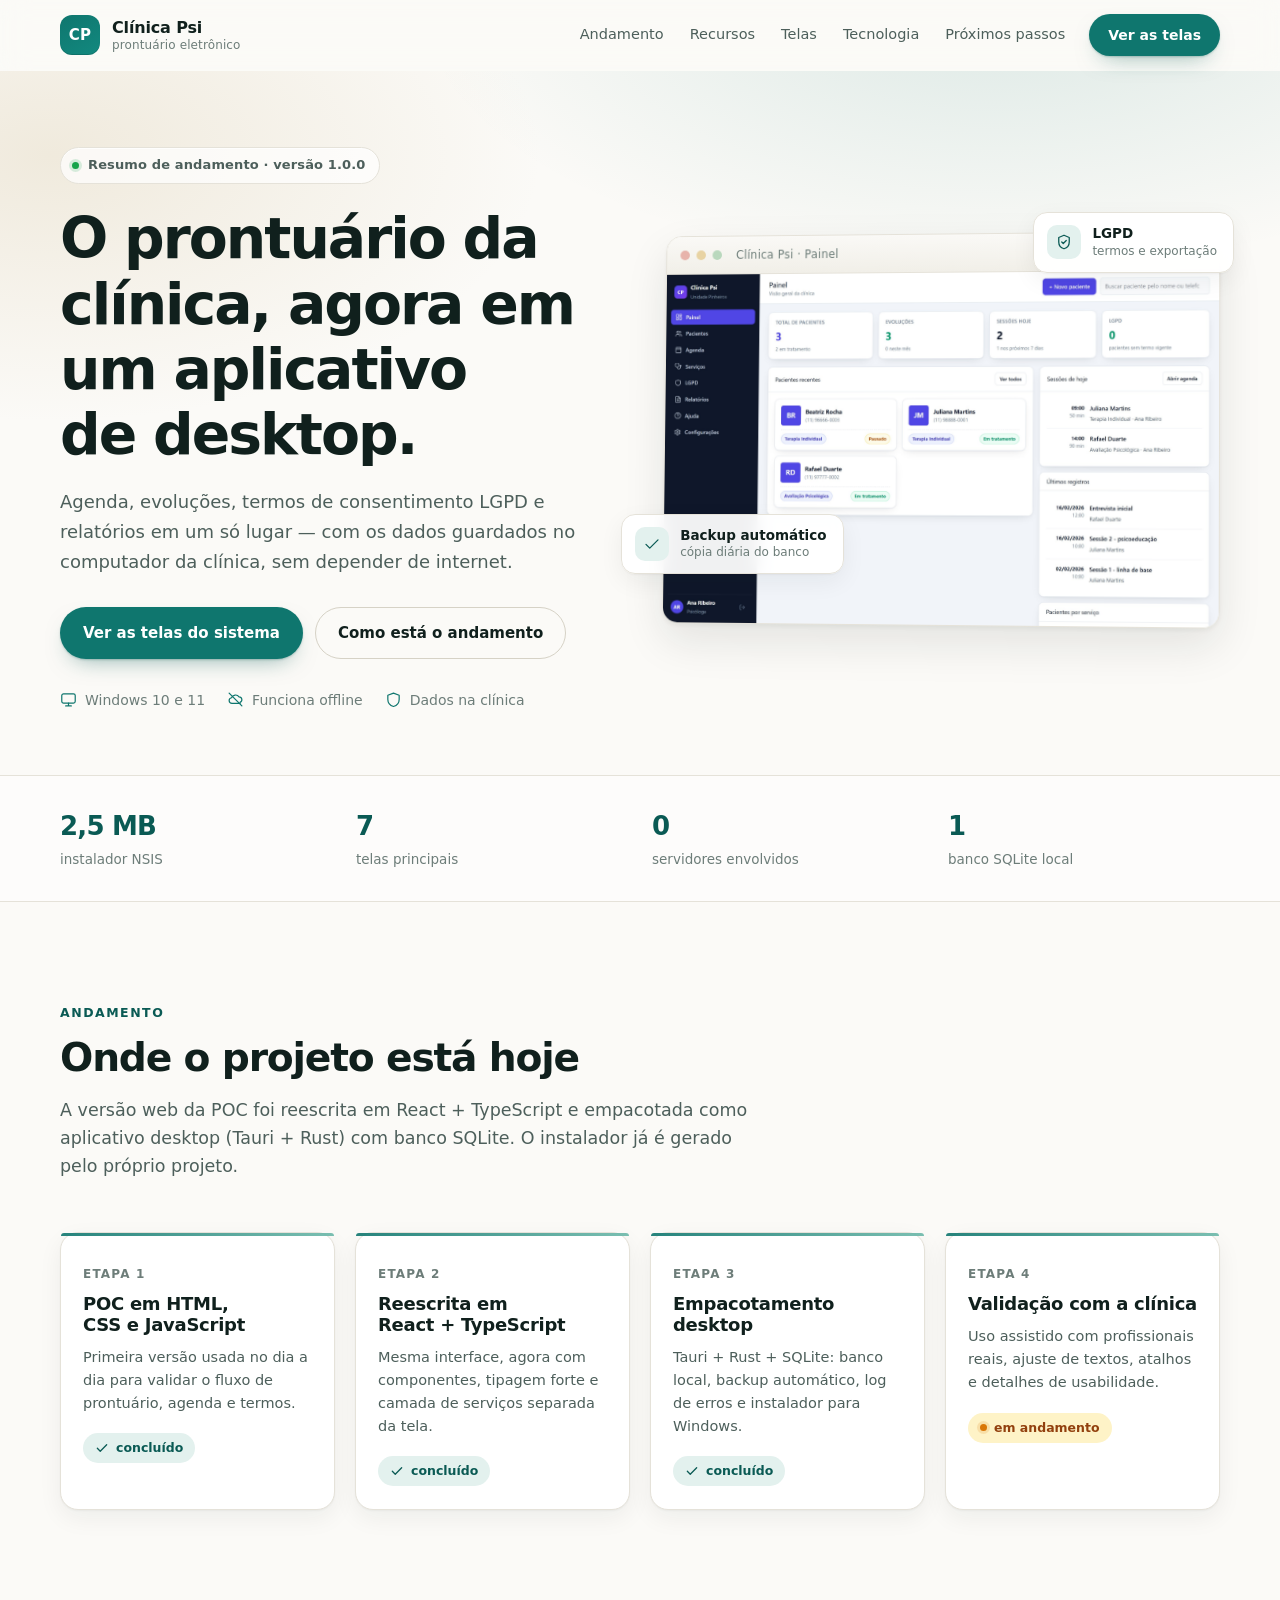
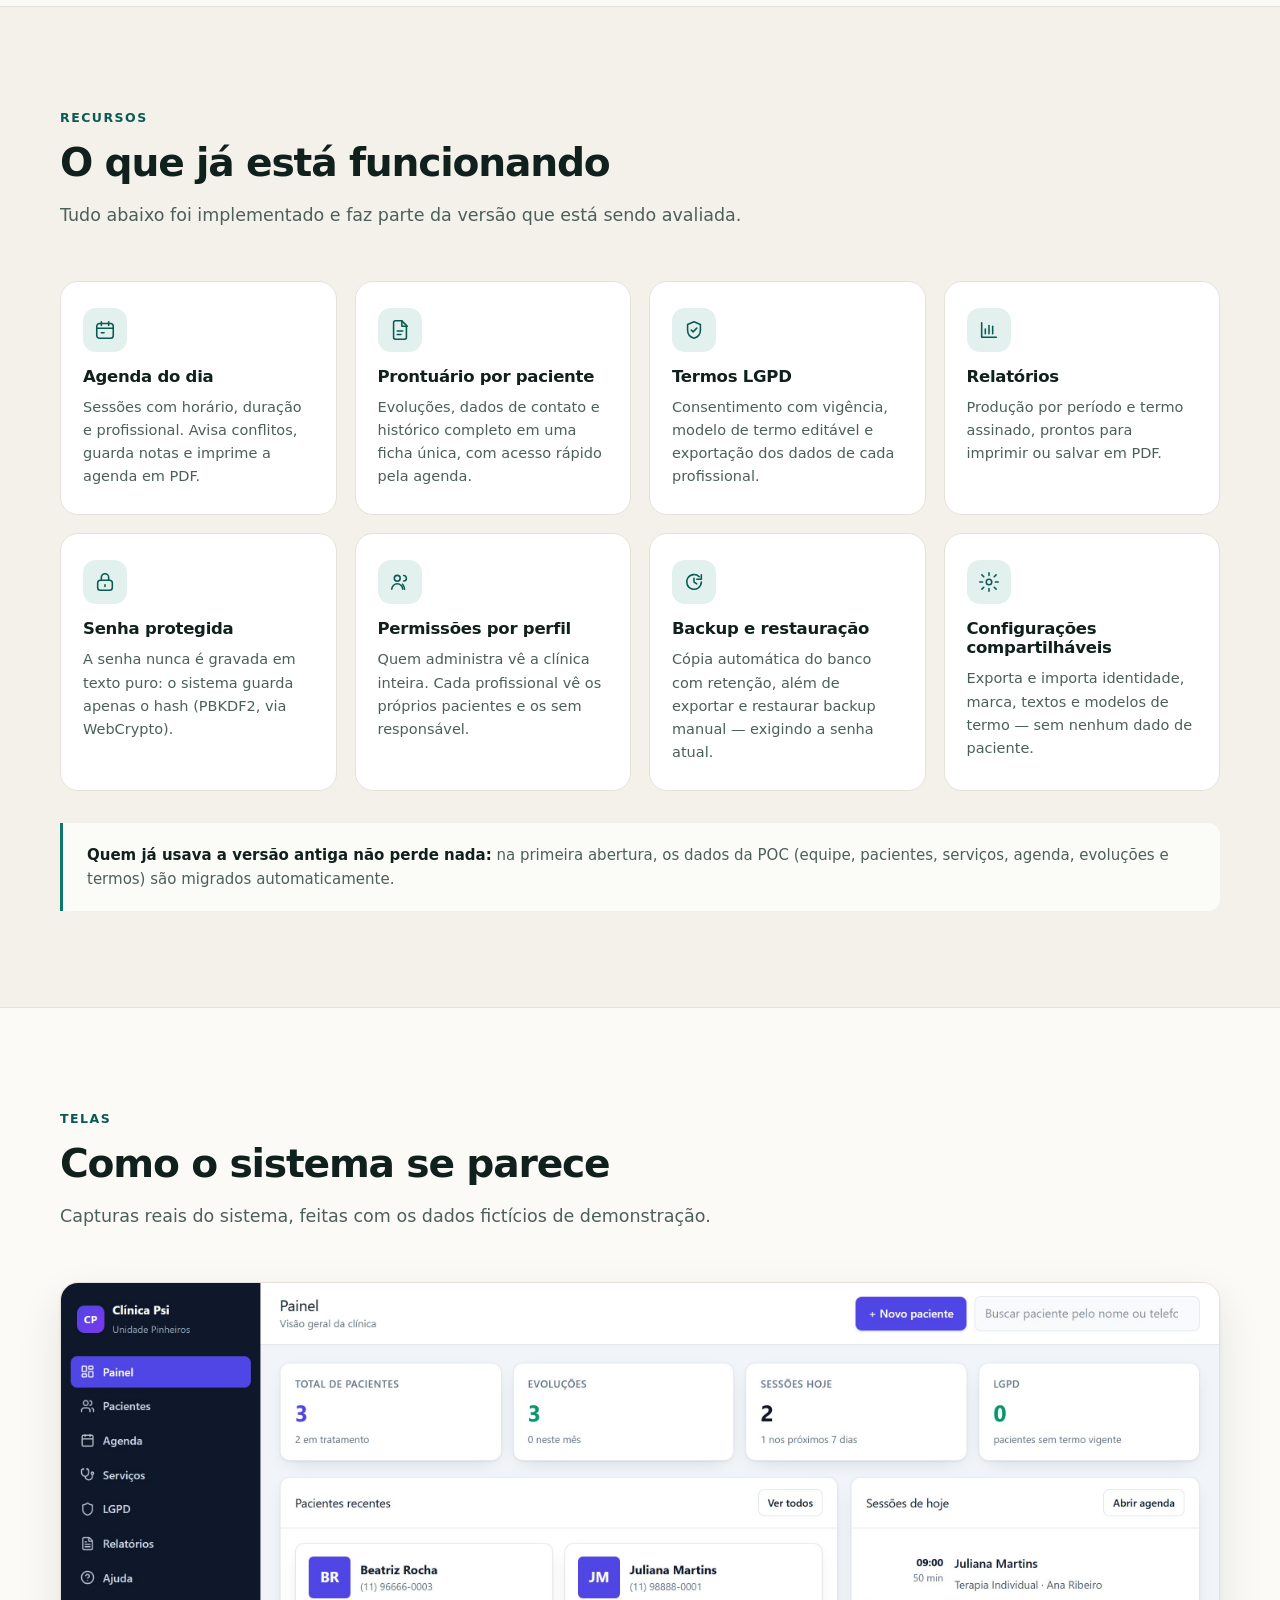
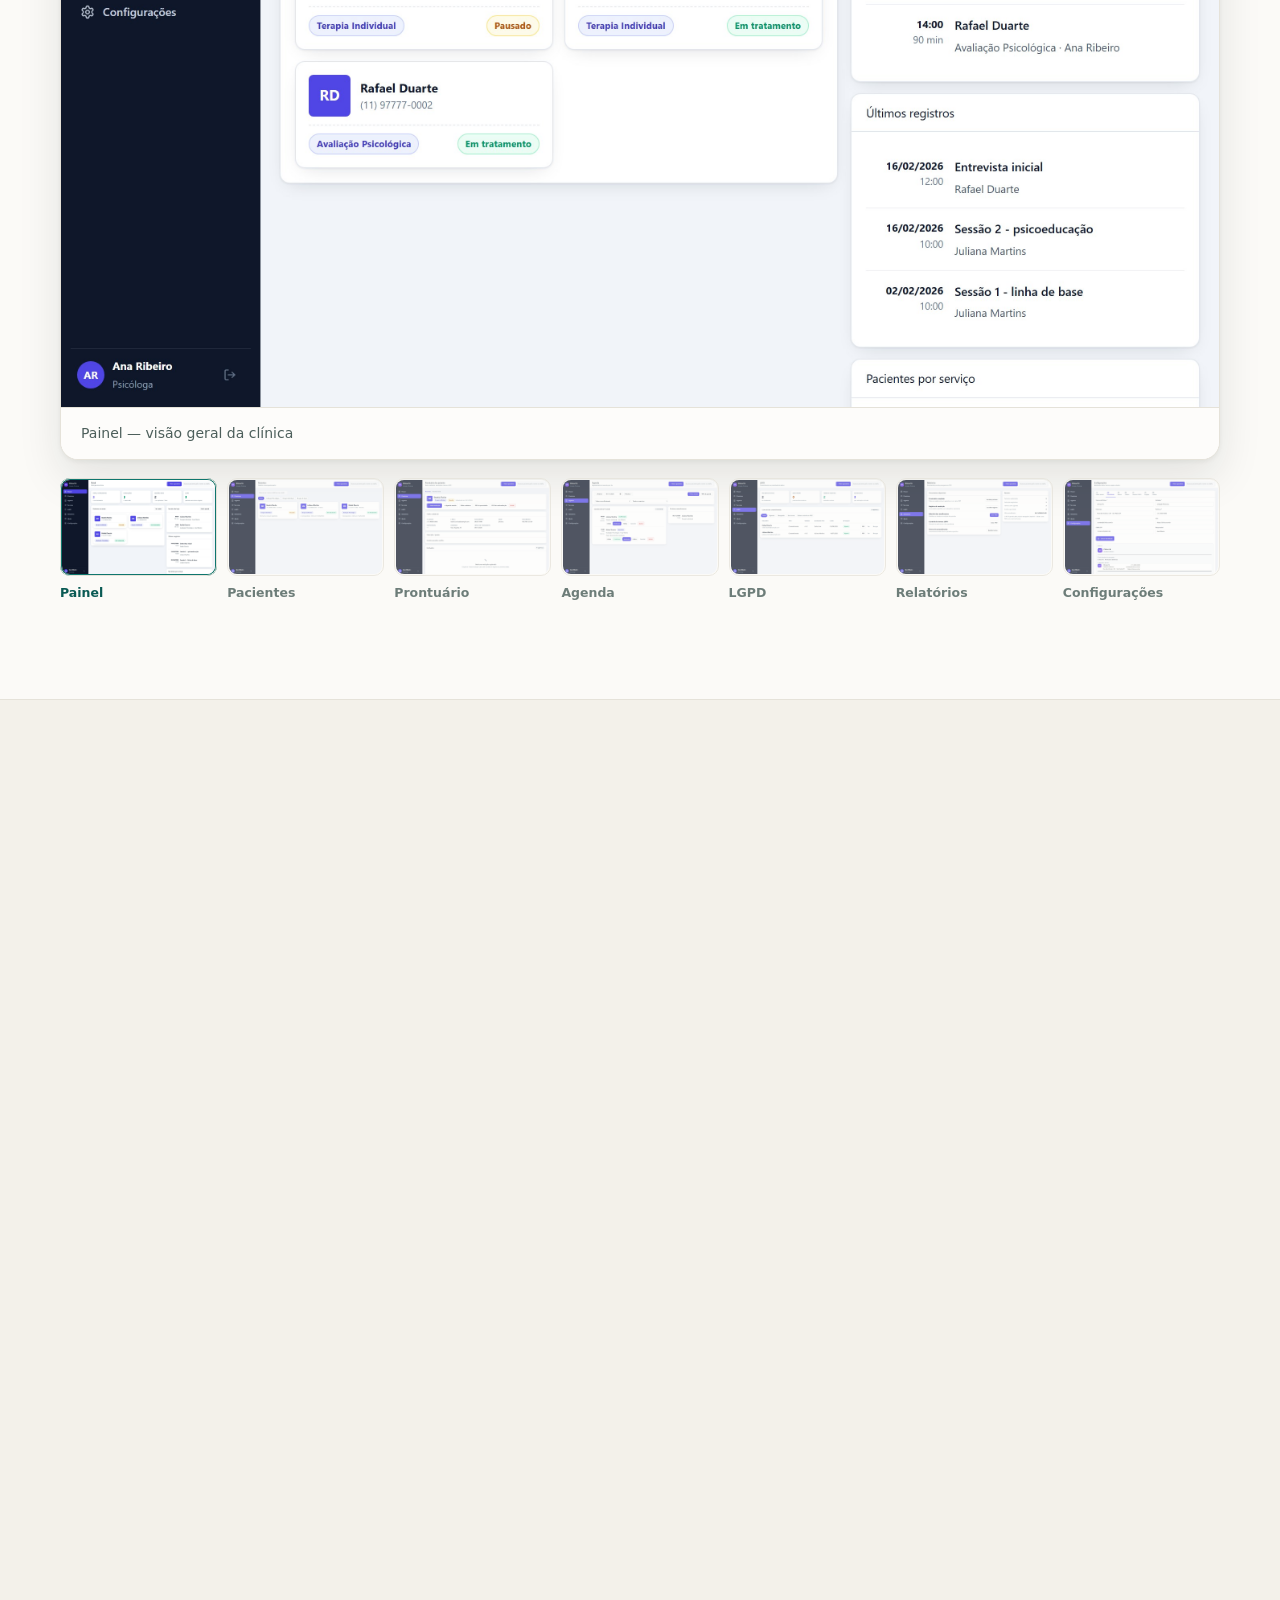
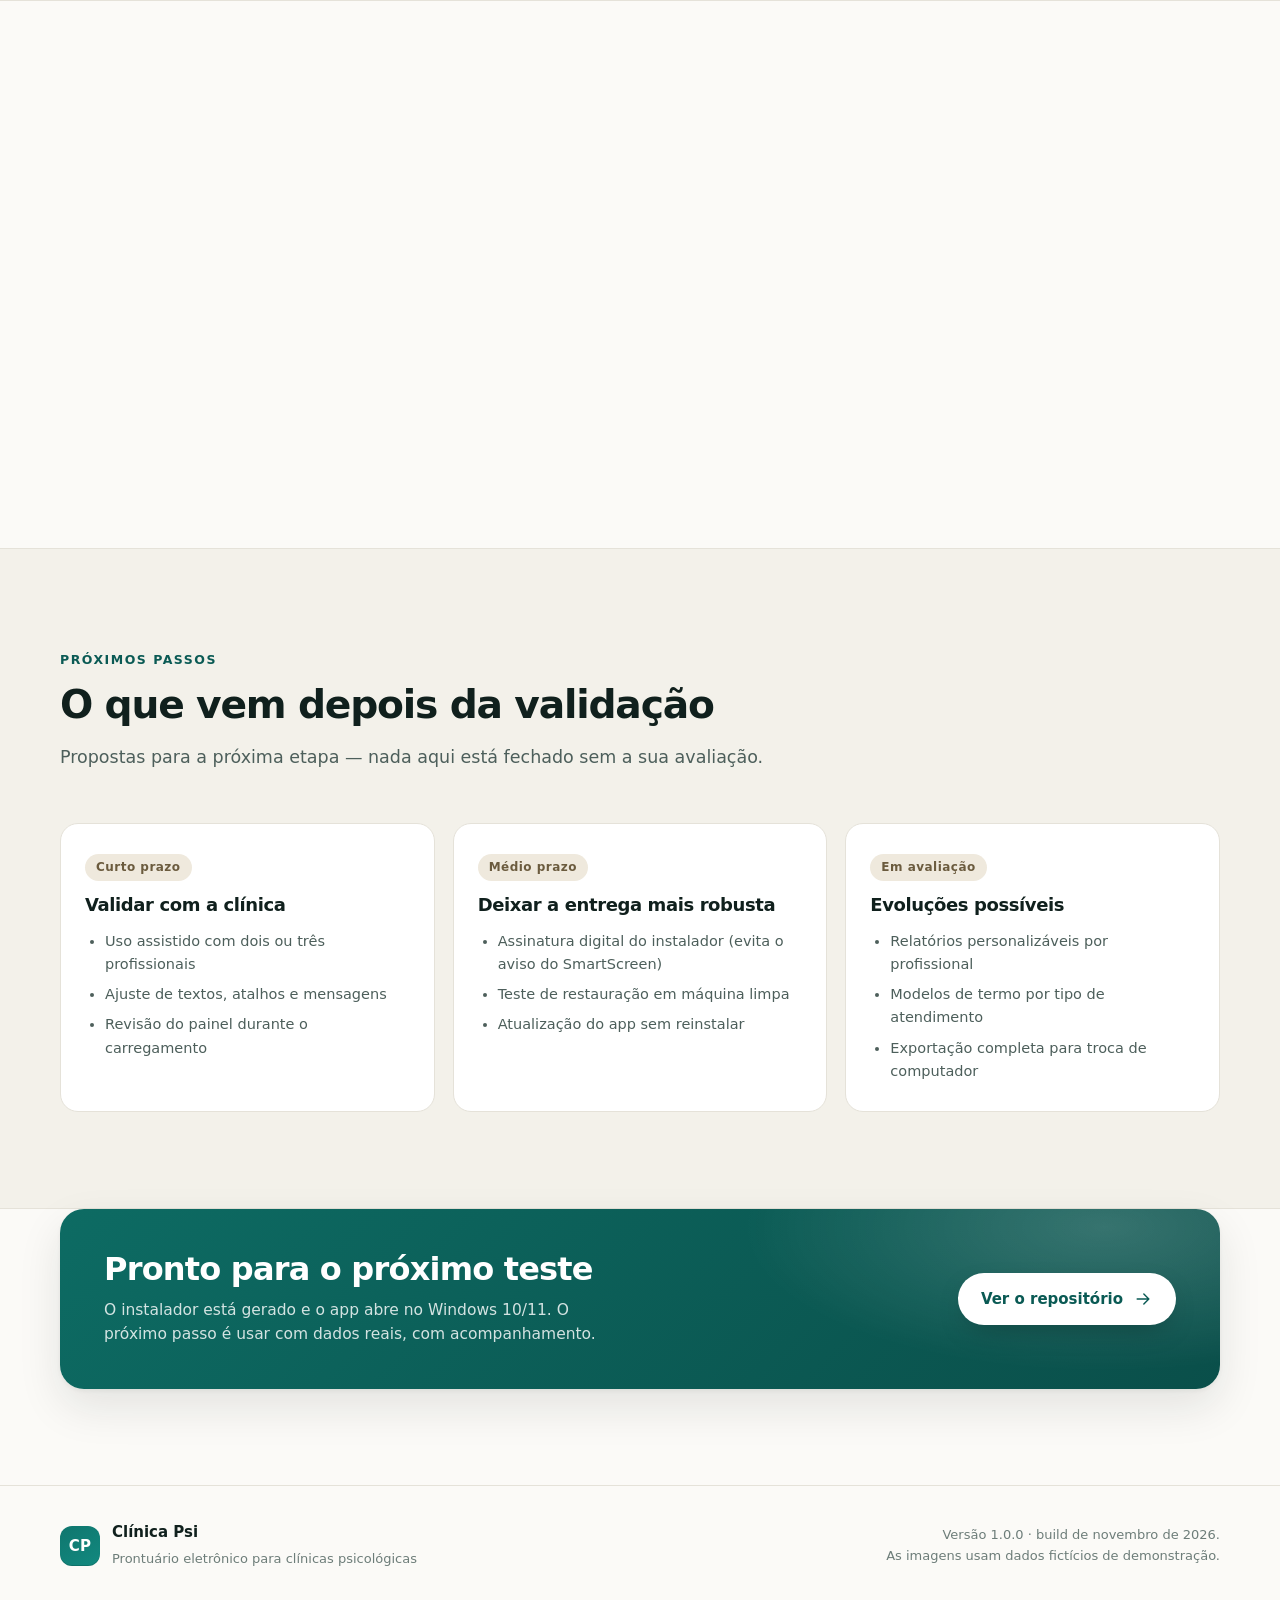
==== index.html @ b89c2420 "Pagina de apresentacao do Clinica Psi para o GitHub Pages" ====
<!doctype html>
<html lang="pt-BR">
<head>
<meta charset="utf-8" />
<meta name="viewport" content="width=device-width, initial-scale=1" />
<title>Clínica Psi — Prontuário eletrônico | Resumo de andamento</title>
<meta name="description" content="Resumo de andamento do Clínica Psi: prontuário eletrônico para clínicas psicológicas, com agenda, evoluções, termos LGPD e relatórios. React + Tauri + Rust, dados em SQLite no computador da clínica." />
<meta name="theme-color" content="#0f766e" />
<meta property="og:title" content="Clínica Psi — Prontuário eletrônico" />
<meta property="og:description" content="Agenda, evoluções, LGPD e relatórios em um aplicativo de desktop. Dados guardados na clínica, sem depender de nuvem." />
<meta property="og:type" content="website" />
<meta property="og:image" content="assets/prints/painel.jpg" />
<link rel="icon" href="assets/favicon.svg" type="image/svg+xml" />
<link rel="stylesheet" href="assets/css/estilo.css" />
</head>
<body>

<a class="pular-para-conteudo" href="#conteudo">Pular para o conteúdo</a>

<svg class="simbolos" aria-hidden="true" focusable="false">
  <symbol id="i-agenda" viewBox="0 0 24 24"><rect x="3" y="5" width="18" height="16" rx="3"/><path d="M8 3v4M16 3v4M3 10h18M8 15h3"/></symbol>
  <symbol id="i-prontuario" viewBox="0 0 24 24"><path d="M5 4a2 2 0 0 1 2-2h7l5 5v13a2 2 0 0 1-2 2H7a2 2 0 0 1-2-2Z"/><path d="M14 2v6h6M9 13h6M9 17h4"/></symbol>
  <symbol id="i-lgpd" viewBox="0 0 24 24"><path d="M12 3l7 3v6c0 4.5-3 7.8-7 9-4-1.2-7-4.5-7-9V6Z"/><path d="M9 12l2 2 4-4"/></symbol>
  <symbol id="i-relatorio" viewBox="0 0 24 24"><path d="M4 20V4M4 20h16"/><path d="M8 16v-5M12 16V7M16 16v-8"/></symbol>
  <symbol id="i-cadeado" viewBox="0 0 24 24"><rect x="4" y="10" width="16" height="11" rx="3"/><path d="M8 10V7a4 4 0 0 1 8 0v3M12 15v2"/></symbol>
  <symbol id="i-permissoes" viewBox="0 0 24 24"><circle cx="9" cy="8" r="3.2"/><path d="M3 20c0-3.3 2.7-6 6-6s6 2.7 6 6"/><path d="M16 11a3 3 0 1 0 0-6M17 20c0-2.2-.9-4.2-2.3-5.6"/></symbol>
  <symbol id="i-backup" viewBox="0 0 24 24"><path d="M20 12a8 8 0 1 1-2.3-5.7"/><path d="M20 4v5h-5"/><path d="M12 8v4l3 2"/></symbol>
  <symbol id="i-ajustes" viewBox="0 0 24 24"><circle cx="12" cy="12" r="3"/><path d="M12 2v3M12 19v3M4.2 4.2l2.1 2.1M17.7 17.7l2.1 2.1M2 12h3M19 12h3M4.2 19.8l2.1-2.1M17.7 6.3l2.1-2.1"/></symbol>
  <symbol id="i-seta" viewBox="0 0 24 24"><path d="M5 12h14M13 6l6 6-6 6"/></symbol>
  <symbol id="i-check" viewBox="0 0 24 24"><path d="M4 12.5l5 5L20 6.5"/></symbol>
  <symbol id="i-monitor" viewBox="0 0 24 24"><rect x="2.5" y="4" width="19" height="13" rx="2.5"/><path d="M8 21h8M12 17v4"/></symbol>
  <symbol id="i-nuvem-off" viewBox="0 0 24 24"><path d="M3 3l18 18"/><path d="M18.5 17.5H7a4 4 0 0 1-.6-7.95A6 6 0 0 1 17 8.3a4 4 0 0 1 1.5 7.7"/></symbol>
  <symbol id="i-codigo" viewBox="0 0 24 24"><path d="M9 8l-5 4 5 4M15 8l5 4-5 4"/></symbol>
  <symbol id="i-escudo" viewBox="0 0 24 24"><path d="M12 3l8 3v6c0 5-3.4 8.5-8 9.9C7.4 20.5 4 17 4 12V6Z"/></symbol>
</svg>

<header class="topo" id="topo">
  <div class="limite topo-linha">
    <a class="marca" href="#topo" aria-label="Clínica Psi, início">
      <span class="marca-simbolo" aria-hidden="true">CP</span>
      <span class="marca-texto">
        <strong>Clínica Psi</strong>
        <small>prontuário eletrônico</small>
      </span>
    </a>

    <nav class="menu" aria-label="Seções">
      <a href="#andamento">Andamento</a>
      <a href="#recursos">Recursos</a>
      <a href="#telas">Telas</a>
      <a href="#tecnologia">Tecnologia</a>
      <a href="#proximos">Próximos passos</a>
    </nav>

    <a class="botao botao-pequeno" href="#telas">Ver as telas</a>
  </div>
</header>

<main id="conteudo">

  <!-- HERO -->
  <section class="heroi">
    <div class="limite heroi-grade">
      <div class="heroi-texto revelar">
        <span class="selo"><span class="ponto"></span> Resumo de andamento · versão 1.0.0</span>
        <h1>O prontuário da clínica, agora em um aplicativo de desktop.</h1>
        <p class="linha-fina">
          Agenda, evoluções, termos de consentimento LGPD e relatórios em um só lugar —
          com os dados guardados no computador da clínica, sem depender de internet.
        </p>

        <div class="heroi-acoes">
          <a class="botao" href="#telas">Ver as telas do sistema</a>
          <a class="botao botao-vazio" href="#andamento">Como está o andamento</a>
        </div>

        <ul class="heroi-marcas" aria-label="Destaques">
          <li><svg><use href="#i-monitor"/></svg> Windows 10 e 11</li>
          <li><svg><use href="#i-nuvem-off"/></svg> Funciona offline</li>
          <li><svg><use href="#i-escudo"/></svg> Dados na clínica</li>
        </ul>
      </div>

      <div class="heroi-visual revelar" aria-hidden="true">
        <div class="janela">
          <div class="janela-barra">
            <span class="janela-ponto"></span><span class="janela-ponto"></span><span class="janela-ponto"></span>
            <span class="janela-titulo">Clínica Psi · Painel</span>
          </div>
          <img src="assets/prints/painel.jpg" alt="" width="1440" height="900" fetchpriority="high" />
        </div>
        <div class="flutuante flutuante-1">
          <span class="flutuante-icone"><svg><use href="#i-check"/></svg></span>
          <div><strong>Backup automático</strong><small>cópia diária do banco</small></div>
        </div>
        <div class="flutuante flutuante-2">
          <span class="flutuante-icone"><svg><use href="#i-lgpd"/></svg></span>
          <div><strong>LGPD</strong><small>termos e exportação</small></div>
        </div>
      </div>
    </div>
  </section>

  <!-- NÚMEROS -->
  <section class="faixa-numeros">
    <div class="limite numeros">
      <div class="numero revelar"><strong>2,5 MB</strong><span>instalador NSIS</span></div>
      <div class="numero revelar"><strong>7</strong><span>telas principais</span></div>
      <div class="numero revelar"><strong>0</strong><span>servidores envolvidos</span></div>
      <div class="numero revelar"><strong>1</strong><span>banco SQLite local</span></div>
    </div>
  </section>

  <!-- ANDAMENTO -->
  <section class="secao" id="andamento">
    <div class="limite">
      <header class="secao-cabecalho revelar">
        <span class="rotulo">Andamento</span>
        <h2>Onde o projeto está hoje</h2>
        <p>
          A versão web da POC foi reescrita em React + TypeScript e empacotada como
          aplicativo desktop (Tauri + Rust) com banco SQLite. O instalador já é gerado
          pelo próprio projeto.
        </p>
      </header>

      <ol class="linha-tempo">
        <li class="revelar">
          <span class="etapa-ano">Etapa 1</span>
          <h3>POC em HTML, CSS e JavaScript</h3>
          <p>Primeira versão usada no dia a dia para validar o fluxo de prontuário, agenda e termos.</p>
          <span class="status status-feito"><svg><use href="#i-check"/></svg> concluído</span>
        </li>
        <li class="revelar">
          <span class="etapa-ano">Etapa 2</span>
          <h3>Reescrita em React + TypeScript</h3>
          <p>Mesma interface, agora com componentes, tipagem forte e camada de serviços separada da tela.</p>
          <span class="status status-feito"><svg><use href="#i-check"/></svg> concluído</span>
        </li>
        <li class="revelar">
          <span class="etapa-ano">Etapa 3</span>
          <h3>Empacotamento desktop</h3>
          <p>Tauri + Rust + SQLite: banco local, backup automático, log de erros e instalador para Windows.</p>
          <span class="status status-feito"><svg><use href="#i-check"/></svg> concluído</span>
        </li>
        <li class="revelar">
          <span class="etapa-ano">Etapa 4</span>
          <h3>Validação com a clínica</h3>
          <p>Uso assistido com profissionais reais, ajuste de textos, atalhos e detalhes de usabilidade.</p>
          <span class="status status-atual"><span class="ponto"></span> em andamento</span>
        </li>
      </ol>
    </div>
  </section>

  <!-- RECURSOS -->
  <section class="secao secao-alt" id="recursos">
    <div class="limite">
      <header class="secao-cabecalho revelar">
        <span class="rotulo">Recursos</span>
        <h2>O que já está funcionando</h2>
        <p>Tudo abaixo foi implementado e faz parte da versão que está sendo avaliada.</p>
      </header>

      <div class="grade-recursos">
        <article class="recurso revelar">
          <span class="recurso-icone"><svg><use href="#i-agenda"/></svg></span>
          <h3>Agenda do dia</h3>
          <p>Sessões com horário, duração e profissional. Avisa conflitos, guarda notas e imprime a agenda em PDF.</p>
        </article>
        <article class="recurso revelar">
          <span class="recurso-icone"><svg><use href="#i-prontuario"/></svg></span>
          <h3>Prontuário por paciente</h3>
          <p>Evoluções, dados de contato e histórico completo em uma ficha única, com acesso rápido pela agenda.</p>
        </article>
        <article class="recurso revelar">
          <span class="recurso-icone"><svg><use href="#i-lgpd"/></svg></span>
          <h3>Termos LGPD</h3>
          <p>Consentimento com vigência, modelo de termo editável e exportação dos dados de cada profissional.</p>
        </article>
        <article class="recurso revelar">
          <span class="recurso-icone"><svg><use href="#i-relatorio"/></svg></span>
          <h3>Relatórios</h3>
          <p>Produção por período e termo assinado, prontos para imprimir ou salvar em PDF.</p>
        </article>
        <article class="recurso revelar">
          <span class="recurso-icone"><svg><use href="#i-cadeado"/></svg></span>
          <h3>Senha protegida</h3>
          <p>A senha nunca é gravada em texto puro: o sistema guarda apenas o hash (PBKDF2, via WebCrypto).</p>
        </article>
        <article class="recurso revelar">
          <span class="recurso-icone"><svg><use href="#i-permissoes"/></svg></span>
          <h3>Permissões por perfil</h3>
          <p>Quem administra vê a clínica inteira. Cada profissional vê os próprios pacientes e os sem responsável.</p>
        </article>
        <article class="recurso revelar">
          <span class="recurso-icone"><svg><use href="#i-backup"/></svg></span>
          <h3>Backup e restauração</h3>
          <p>Cópia automática do banco com retenção, além de exportar e restaurar backup manual — exigindo a senha atual.</p>
        </article>
        <article class="recurso revelar">
          <span class="recurso-icone"><svg><use href="#i-ajustes"/></svg></span>
          <h3>Configurações compartilháveis</h3>
          <p>Exporta e importa identidade, marca, textos e modelos de termo — sem nenhum dado de paciente.</p>
        </article>
      </div>

      <p class="nota revelar">
        <strong>Quem já usava a versão antiga não perde nada:</strong> na primeira abertura, os dados da POC
        (equipe, pacientes, serviços, agenda, evoluções e termos) são migrados automaticamente.
      </p>
    </div>
  </section>

  <!-- TELAS -->
  <section class="secao" id="telas">
    <div class="limite">
      <header class="secao-cabecalho revelar">
        <span class="rotulo">Telas</span>
        <h2>Como o sistema se parece</h2>
        <p>Capturas reais do sistema, feitas com os dados fictícios de demonstração.</p>
      </header>

      <div class="galeria revelar">
        <figure class="galeria-principal">
          <img id="galeria-imagem" src="assets/prints/painel.jpg" alt="Painel com o total de pacientes, evoluções, sessões do dia e avisos de LGPD" width="1440" height="900" />
          <figcaption id="galeria-legenda">Painel — visão geral da clínica</figcaption>
        </figure>

        <div class="galeria-miniaturas" role="tablist" aria-label="Telas do sistema">
          <button type="button" role="tab" aria-selected="true" class="miniatura ativa" data-print="painel" data-legenda="Painel — visão geral da clínica">
            <img src="assets/prints/painel.jpg" alt="" loading="lazy" /><span>Painel</span>
          </button>
          <button type="button" role="tab" aria-selected="false" class="miniatura" data-print="pacientes" data-legenda="Pacientes — carteira com status e responsável">
            <img src="assets/prints/pacientes.jpg" alt="" loading="lazy" /><span>Pacientes</span>
          </button>
          <button type="button" role="tab" aria-selected="false" class="miniatura" data-print="prontuario" data-legenda="Prontuário — ficha do paciente com evoluções e termos">
            <img src="assets/prints/prontuario.jpg" alt="" loading="lazy" /><span>Prontuário</span>
          </button>
          <button type="button" role="tab" aria-selected="false" class="miniatura" data-print="agenda" data-legenda="Agenda — sessões do dia, conflitos e impressão">
            <img src="assets/prints/agenda.jpg" alt="" loading="lazy" /><span>Agenda</span>
          </button>
          <button type="button" role="tab" aria-selected="false" class="miniatura" data-print="lgpd" data-legenda="LGPD — termos de consentimento e vigência">
            <img src="assets/prints/lgpd.jpg" alt="" loading="lazy" /><span>LGPD</span>
          </button>
          <button type="button" role="tab" aria-selected="false" class="miniatura" data-print="relatorios" data-legenda="Relatórios — produção do período e termo assinado">
            <img src="assets/prints/relatorios.jpg" alt="" loading="lazy" /><span>Relatórios</span>
          </button>
          <button type="button" role="tab" aria-selected="false" class="miniatura" data-print="configuracoes" data-legenda="Configurações — identidade da clínica, equipe e dados">
            <img src="assets/prints/configuracoes.jpg" alt="" loading="lazy" /><span>Configurações</span>
          </button>
        </div>
      </div>
    </div>
  </section>

  <!-- TECNOLOGIA -->
  <section class="secao secao-alt" id="tecnologia">
    <div class="limite">
      <header class="secao-cabecalho revelar">
        <span class="rotulo">Tecnologia</span>
        <h2>Como o app foi construído</h2>
        <p>
          O mesmo código de interface roda no aplicativo e na versão web. A diferença fica
          só na camada de armazenamento — o domínio não sabe onde os dados moram.
        </p>
      </header>

      <div class="tecnologia-grade">
        <div class="pilha revelar">
          <div class="camada camada-ui">
            <span class="camada-nome">Interface</span>
            <strong>React 19 · TypeScript · Vite · Tailwind</strong>
            <small>telas, componentes e estado da sessão</small>
          </div>
          <span class="seta-baixo" aria-hidden="true">↓</span>
          <div class="camada camada-meio">
            <span class="camada-nome">Regras e dados</span>
            <strong>Serviços · repositórios · StorageAdapter</strong>
            <small>contrato único de chave-valor, independente do alvo</small>
          </div>
          <span class="seta-baixo" aria-hidden="true">↓</span>
          <div class="camada-dupla">
            <div class="camada camada-app">
              <span class="camada-nome">App desktop</span>
              <strong>SQLite via Rust</strong>
              <small>%APPDATA%\br.com.clinicapsi.prontuario</small>
            </div>
            <div class="camada camada-web">
              <span class="camada-nome">Versão web</span>
              <strong>localStorage</strong>
              <small>usada nos testes automatizados</small>
            </div>
          </div>
        </div>

        <div class="detalhes-tecnicos revelar">
          <h3>Por que um app de desktop?</h3>
          <ul class="lista-checks">
            <li><svg><use href="#i-check"/></svg> <span><strong>Sem teto de 5 MB:</strong> o navegador limita o localStorage; o SQLite não.</span></li>
            <li><svg><use href="#i-check"/></svg> <span><strong>Dados no computador da clínica:</strong> nada é enviado para servidores de terceiros.</span></li>
            <li><svg><use href="#i-check"/></svg> <span><strong>Backup consistente:</strong> o Rust faz a cópia do banco com o aplicativo aberto.</span></li>
            <li><svg><use href="#i-check"/></svg> <span><strong>Instalação sem administrador:</strong> o instalador coloca o app só para o usuário.</span></li>
          </ul>

          <div class="requisitos">
            <h4>Para rodar</h4>
            <dl>
              <div><dt>Sistema</dt><dd>Windows 10 (1803+) ou 11, 64 bits</dd></div>
              <div><dt>Componente</dt><dd>WebView2 — já vem no Windows atualizado</dd></div>
              <div><dt>Instalador</dt><dd>2,5 MB · instalação por usuário</dd></div>
              <div><dt>Internet</dt><dd>só para instalar, se o WebView2 faltar</dd></div>
            </dl>
          </div>
        </div>
      </div>
    </div>
  </section>

  <!-- QUALIDADE -->
  <section class="secao" id="qualidade">
    <div class="limite">
      <header class="secao-cabecalho revelar">
        <span class="rotulo">Qualidade</span>
        <h2>Cuidados que já estão no código</h2>
      </header>

      <div class="grade-qualidade">
        <article class="qualidade revelar">
          <svg><use href="#i-codigo"/></svg>
          <h3>Testes de ponta a ponta</h3>
          <p>Suíte Playwright cobre login, permissões, visibilidade de pacientes, migração da versão antiga e logs.</p>
        </article>
        <article class="qualidade revelar">
          <svg><use href="#i-escudo"/></svg>
          <h3>Permissões testadas</h3>
          <p>Quem não administra não vê a clínica inteira, não abre ficha de outro profissional e não se atribui a um paciente alheio.</p>
        </article>
        <article class="qualidade revelar">
          <svg><use href="#i-backup"/></svg>
          <h3>Backup com verificação</h3>
          <p>O banco passa por checagem de integridade na abertura; cópias antigas são retidas e podem ser restauradas.</p>
        </article>
        <article class="qualidade revelar">
          <svg><use href="#i-ajustes"/></svg>
          <h3>Log de erros em arquivo</h3>
          <p>Falhas inesperadas ficam registradas para diagnóstico, sem interromper o atendimento.</p>
        </article>
      </div>
    </div>
  </section>

  <!-- PRÓXIMOS PASSOS -->
  <section class="secao secao-alt" id="proximos">
    <div class="limite">
      <header class="secao-cabecalho revelar">
        <span class="rotulo">Próximos passos</span>
        <h2>O que vem depois da validação</h2>
        <p>Propostas para a próxima etapa — nada aqui está fechado sem a sua avaliação.</p>
      </header>

      <div class="proximos-grade">
        <article class="proximo revelar">
          <span class="prazo">Curto prazo</span>
          <h3>Validar com a clínica</h3>
          <ul>
            <li>Uso assistido com dois ou três profissionais</li>
            <li>Ajuste de textos, atalhos e mensagens</li>
            <li>Revisão do painel durante o carregamento</li>
          </ul>
        </article>
        <article class="proximo revelar">
          <span class="prazo">Médio prazo</span>
          <h3>Deixar a entrega mais robusta</h3>
          <ul>
            <li>Assinatura digital do instalador (evita o aviso do SmartScreen)</li>
            <li>Teste de restauração em máquina limpa</li>
            <li>Atualização do app sem reinstalar</li>
          </ul>
        </article>
        <article class="proximo revelar">
          <span class="prazo">Em avaliação</span>
          <h3>Evoluções possíveis</h3>
          <ul>
            <li>Relatórios personalizáveis por profissional</li>
            <li>Modelos de termo por tipo de atendimento</li>
            <li>Exportação completa para troca de computador</li>
          </ul>
        </article>
      </div>
    </div>
  </section>

  <!-- FECHAMENTO -->
  <section class="fechamento">
    <div class="limite fechamento-caixa revelar">
      <div>
        <h2>Pronto para o próximo teste</h2>
        <p>O instalador está gerado e o app abre no Windows 10/11. O próximo passo é usar com dados reais, com acompanhamento.</p>
      </div>
      <a class="botao botao-claro" href="https://github.com/TyagoAlves/resumo-andamento-psipront-tauri-react-rust">
        Ver o repositório
        <svg><use href="#i-seta"/></svg>
      </a>
    </div>
  </section>

</main>

<footer class="rodape">
  <div class="limite rodape-linha">
    <div class="rodape-marca">
      <span class="marca-simbolo" aria-hidden="true">CP</span>
      <div>
        <strong>Clínica Psi</strong>
        <small>Prontuário eletrônico para clínicas psicológicas</small>
      </div>
    </div>
    <p class="rodape-aviso">
      Versão 1.0.0 · build de novembro de 2026.<br />
      As imagens usam dados fictícios de demonstração.
    </p>
  </div>
</footer>

<script src="assets/js/app.js" defer></script>
</body>
</html>
---- assets/css/estilo.css ----
/* ============================================================
   Clínica Psi — página de apresentação
   Sem dependências externas: fontes do sistema, ícones em SVG.
   ============================================================ */

:root {
  --tinta: #10201d;
  --tinta-suave: #4d5f5b;
  --tinta-fraca: #6d7d79;
  --fundo: #fbfaf7;
  --fundo-alt: #f3f1ea;
  --superficie: #ffffff;
  --borda: #e5e2d9;
  --borda-forte: #d6d2c6;
  --verde: #0f766e;
  --verde-escuro: #0a5a54;
  --verde-claro: #e3f1ee;
  --areia: #efe9dd;
  --sombra-suave: 0 1px 2px rgba(16, 32, 29, .04), 0 8px 24px rgba(16, 32, 29, .06);
  --sombra-media: 0 2px 4px rgba(16, 32, 29, .05), 0 18px 44px rgba(16, 32, 29, .10);
  --raio: 18px;
  --raio-pequeno: 12px;
  --limite: 1160px;
  --leitura: 68ch;
}

*, *::before, *::after { box-sizing: border-box; }

html { scroll-behavior: smooth; }

body {
  margin: 0;
  background: var(--fundo);
  color: var(--tinta);
  font-family: "Segoe UI Variable Text", "Segoe UI", Inter, system-ui, -apple-system, sans-serif;
  font-size: 17px;
  line-height: 1.6;
  -webkit-font-smoothing: antialiased;
  text-rendering: optimizeLegibility;
}

img { max-width: 100%; height: auto; display: block; }

h1, h2, h3, h4 {
  margin: 0;
  line-height: 1.15;
  letter-spacing: -0.022em;
  font-weight: 650;
  text-wrap: balance;
}

p { margin: 0; }

a { color: var(--verde-escuro); text-decoration-thickness: 1px; text-underline-offset: 3px; }

svg {
  width: 20px;
  height: 20px;
  fill: none;
  stroke: currentColor;
  stroke-width: 1.7;
  stroke-linecap: round;
  stroke-linejoin: round;
  flex: none;
}

.simbolos { display: none; }

.limite {
  width: min(100% - 48px, var(--limite));
  margin-inline: auto;
}

.pular-para-conteudo {
  position: absolute;
  left: -9999px;
  top: 0;
  background: var(--verde);
  color: #fff;
  padding: 12px 18px;
  border-radius: 0 0 10px 0;
  z-index: 100;
}
.pular-para-conteudo:focus { left: 0; }

:focus-visible {
  outline: 3px solid rgba(15, 118, 110, .45);
  outline-offset: 3px;
  border-radius: 6px;
}

/* ---------- topo ---------- */

.topo {
  position: sticky;
  top: 0;
  z-index: 40;
  background: rgba(251, 250, 247, .82);
  backdrop-filter: blur(14px) saturate(140%);
  border-bottom: 1px solid transparent;
  transition: border-color .2s ease, background .2s ease;
}
.topo.rolado {
  border-bottom-color: var(--borda);
  background: rgba(251, 250, 247, .94);
}

.topo-linha {
  display: flex;
  align-items: center;
  gap: 24px;
  padding-block: 14px;
}

.marca {
  display: inline-flex;
  align-items: center;
  gap: 12px;
  text-decoration: none;
  color: inherit;
}

.marca-simbolo {
  display: grid;
  place-items: center;
  width: 40px;
  height: 40px;
  border-radius: 12px;
  background: linear-gradient(150deg, var(--verde) 0%, #12897f 100%);
  color: #fff;
  font-weight: 700;
  font-size: 15px;
  letter-spacing: .02em;
  box-shadow: inset 0 -1px 0 rgba(0, 0, 0, .15);
}

.marca-texto { display: flex; flex-direction: column; line-height: 1.2; }
.marca-texto strong { font-size: 16px; letter-spacing: -.01em; }
.marca-texto small { font-size: 12px; color: var(--tinta-fraca); letter-spacing: .01em; }

.menu {
  display: flex;
  gap: 26px;
  margin-left: auto;
}
.menu a {
  color: var(--tinta-suave);
  text-decoration: none;
  font-size: 14.5px;
  font-weight: 500;
  padding-block: 4px;
  border-bottom: 2px solid transparent;
  transition: color .15s ease, border-color .15s ease;
}
.menu a:hover { color: var(--tinta); border-bottom-color: var(--verde); }

/* ---------- botões ---------- */

.botao {
  display: inline-flex;
  align-items: center;
  justify-content: center;
  gap: 10px;
  padding: 13px 22px;
  border-radius: 999px;
  background: var(--verde);
  color: #fff;
  font-size: 15px;
  font-weight: 600;
  text-decoration: none;
  border: 1px solid transparent;
  box-shadow: 0 1px 2px rgba(10, 90, 84, .25), 0 10px 24px -12px rgba(10, 90, 84, .55);
  transition: transform .15s ease, background .15s ease, box-shadow .15s ease;
}
.botao:hover { background: var(--verde-escuro); transform: translateY(-1px); }
.botao:active { transform: translateY(0); }

.botao-vazio {
  background: transparent;
  color: var(--tinta);
  border-color: var(--borda-forte);
  box-shadow: none;
}
.botao-vazio:hover { background: var(--superficie); border-color: var(--tinta-fraca); }

.botao-pequeno { padding: 9px 18px; font-size: 14px; }

.botao-claro {
  background: #fff;
  color: var(--verde-escuro);
  box-shadow: 0 10px 30px -12px rgba(0, 0, 0, .35);
}
.botao-claro:hover { background: #f2fbf9; }

/* ---------- herói ---------- */

.heroi {
  position: relative;
  overflow: clip;
  padding-block: 76px 64px;
  background:
    radial-gradient(900px 420px at 78% -10%, rgba(15, 118, 110, .13), transparent 65%),
    radial-gradient(700px 380px at 4% 12%, rgba(214, 197, 160, .30), transparent 70%);
}

.heroi-grade {
  display: grid;
  grid-template-columns: minmax(0, 1.02fr) minmax(0, 1.1fr);
  gap: 56px;
  align-items: center;
}

.selo {
  display: inline-flex;
  align-items: center;
  gap: 9px;
  padding: 7px 14px 7px 11px;
  border-radius: 999px;
  background: rgba(255, 255, 255, .72);
  border: 1px solid var(--borda);
  color: var(--tinta-suave);
  font-size: 13px;
  font-weight: 550;
  letter-spacing: .01em;
  box-shadow: 0 1px 0 rgba(255, 255, 255, .8) inset;
}

.ponto {
  width: 7px;
  height: 7px;
  border-radius: 50%;
  background: #16a34a;
  box-shadow: 0 0 0 3px rgba(22, 163, 74, .16);
  flex: none;
}

.heroi h1 {
  margin-top: 22px;
  font-size: clamp(2.25rem, 1.35rem + 2.9vw, 3.55rem);
  letter-spacing: -.035em;
  font-weight: 680;
}

.linha-fina {
  margin-top: 20px;
  max-width: 52ch;
  color: var(--tinta-suave);
  font-size: 18px;
  line-height: 1.65;
}

.heroi-acoes {
  display: flex;
  flex-wrap: wrap;
  gap: 12px;
  margin-top: 30px;
}

.heroi-marcas {
  display: flex;
  flex-wrap: wrap;
  gap: 8px 22px;
  margin: 30px 0 0;
  padding: 0;
  list-style: none;
  color: var(--tinta-fraca);
  font-size: 14px;
}
.heroi-marcas li { display: inline-flex; align-items: center; gap: 8px; }
.heroi-marcas svg { width: 17px; height: 17px; color: var(--verde); }

/* janela / mockup */

.heroi-visual { position: relative; }

.janela {
  position: relative;
  border-radius: 16px;
  background: var(--superficie);
  border: 1px solid var(--borda);
  box-shadow: var(--sombra-media);
  overflow: hidden;
  transform: perspective(1400px) rotateY(-4deg) rotateX(1.5deg);
  transform-origin: right center;
}

.janela-barra {
  display: flex;
  align-items: center;
  gap: 7px;
  padding: 10px 14px;
  background: linear-gradient(#faf9f6, #f1efe8);
  border-bottom: 1px solid var(--borda);
}
.janela-ponto { width: 10px; height: 10px; border-radius: 50%; background: #ddd8cc; }
.janela-ponto:first-child { background: #e7b3ab; }
.janela-ponto:nth-child(2) { background: #e8d3a3; }
.janela-ponto:nth-child(3) { background: #b9d8bd; }
.janela-titulo {
  margin-left: 8px;
  font-size: 11.5px;
  color: var(--tinta-fraca);
  letter-spacing: .02em;
}

.janela img { width: 100%; }

.flutuante {
  position: absolute;
  display: flex;
  align-items: center;
  gap: 11px;
  padding: 12px 16px 12px 13px;
  background: rgba(255, 255, 255, .94);
  backdrop-filter: blur(8px);
  border: 1px solid var(--borda);
  border-radius: 14px;
  box-shadow: var(--sombra-suave);
  font-size: 13px;
  line-height: 1.3;
}
.flutuante strong { display: block; font-size: 13.5px; font-weight: 620; }
.flutuante small { color: var(--tinta-fraca); font-size: 12px; }

.flutuante-icone {
  display: grid;
  place-items: center;
  width: 34px;
  height: 34px;
  border-radius: 10px;
  background: var(--verde-claro);
  color: var(--verde-escuro);
}
.flutuante-icone svg { width: 18px; height: 18px; }

.flutuante-1 { left: -26px; bottom: 54px; }
.flutuante-2 { right: -14px; top: -18px; }

/* ---------- faixa de números ---------- */

.faixa-numeros {
  border-block: 1px solid var(--borda);
  background: rgba(255, 255, 255, .55);
}

.numeros {
  display: grid;
  grid-template-columns: repeat(4, 1fr);
  gap: 24px;
  padding-block: 30px;
}

.numero { display: flex; flex-direction: column; gap: 2px; }
.numero strong {
  font-size: 26px;
  font-weight: 680;
  letter-spacing: -.03em;
  color: var(--verde-escuro);
}
.numero span { font-size: 13.5px; color: var(--tinta-fraca); }

/* ---------- seções ---------- */

.secao { padding-block: 96px; }
.secao-alt { background: var(--fundo-alt); border-block: 1px solid var(--borda); }

.secao-cabecalho { max-width: 66ch; margin-bottom: 52px; }

.rotulo {
  display: inline-block;
  font-size: 12.5px;
  font-weight: 650;
  letter-spacing: .12em;
  text-transform: uppercase;
  color: var(--verde-escuro);
  margin-bottom: 12px;
}

.secao h2 {
  font-size: clamp(1.75rem, 1.2rem + 1.7vw, 2.45rem);
  letter-spacing: -.03em;
}

.secao-cabecalho p {
  margin-top: 16px;
  color: var(--tinta-suave);
  font-size: 17.5px;
  max-width: var(--leitura);
}

/* ---------- linha do tempo ---------- */

.linha-tempo {
  display: grid;
  grid-template-columns: repeat(4, 1fr);
  gap: 20px;
  margin: 0;
  padding: 0;
  list-style: none;
  counter-reset: etapa;
}

.linha-tempo li {
  position: relative;
  padding: 26px 22px 22px;
  background: var(--superficie);
  border: 1px solid var(--borda);
  border-radius: var(--raio);
  box-shadow: var(--sombra-suave);
}

.linha-tempo li::before {
  content: "";
  position: absolute;
  inset: 0 0 auto 0;
  height: 3px;
  border-radius: var(--raio) var(--raio) 0 0;
  background: linear-gradient(90deg, var(--verde), #6cb8a9);
  opacity: .9;
}

.etapa-ano {
  font-size: 12px;
  font-weight: 650;
  letter-spacing: .1em;
  text-transform: uppercase;
  color: var(--tinta-fraca);
}

.linha-tempo h3 { margin-top: 8px; font-size: 18px; letter-spacing: -.015em; }
.linha-tempo p { margin-top: 10px; font-size: 14.5px; color: var(--tinta-suave); }

.status {
  display: inline-flex;
  align-items: center;
  gap: 7px;
  margin-top: 18px;
  padding: 5px 12px;
  border-radius: 999px;
  font-size: 12.5px;
  font-weight: 600;
}
.status svg { width: 14px; height: 14px; stroke-width: 2.2; }
.status-feito { background: var(--verde-claro); color: var(--verde-escuro); }
.status-atual { background: #fef3c7; color: #92400e; }
.status-atual .ponto { background: #d97706; box-shadow: 0 0 0 3px rgba(217, 119, 6, .16); }

/* ---------- recursos ---------- */

.grade-recursos {
  display: grid;
  grid-template-columns: repeat(4, 1fr);
  gap: 18px;
}

.recurso {
  padding: 26px 22px;
  background: var(--superficie);
  border: 1px solid var(--borda);
  border-radius: var(--raio);
  transition: transform .18s ease, box-shadow .18s ease, border-color .18s ease;
}
.recurso:hover {
  transform: translateY(-3px);
  border-color: #cfd8d4;
  box-shadow: var(--sombra-media);
}

.recurso-icone {
  display: grid;
  place-items: center;
  width: 44px;
  height: 44px;
  border-radius: 13px;
  background: var(--verde-claro);
  color: var(--verde-escuro);
  margin-bottom: 16px;
}
.recurso-icone svg { width: 22px; height: 22px; }

.recurso h3 { font-size: 16.5px; letter-spacing: -.015em; }
.recurso p { margin-top: 9px; font-size: 14.5px; color: var(--tinta-suave); }

.nota {
  margin-top: 32px;
  padding: 20px 24px;
  border-left: 3px solid var(--verde);
  background: rgba(255, 255, 255, .7);
  border-radius: 0 var(--raio-pequeno) var(--raio-pequeno) 0;
  color: var(--tinta-suave);
  font-size: 15px;
}
.nota strong { color: var(--tinta); }

/* ---------- galeria ---------- */

.galeria {
  display: grid;
  gap: 18px;
}

.galeria-principal {
  margin: 0;
  border-radius: var(--raio);
  overflow: hidden;
  border: 1px solid var(--borda);
  background: var(--superficie);
  box-shadow: var(--sombra-media);
}

.galeria-principal img {
  width: 100%;
  aspect-ratio: 16 / 10;
  object-fit: cover;
  object-position: top center;
  background: var(--fundo-alt);
  transition: opacity .18s ease;
}
.galeria-principal img.trocando { opacity: .35; }

.galeria-principal figcaption {
  padding: 14px 20px;
  border-top: 1px solid var(--borda);
  font-size: 14px;
  color: var(--tinta-suave);
  background: #fdfcfa;
}

.galeria-miniaturas {
  display: grid;
  grid-template-columns: repeat(7, 1fr);
  gap: 10px;
}

.miniatura {
  display: flex;
  flex-direction: column;
  gap: 7px;
  padding: 0;
  background: none;
  border: 0;
  cursor: pointer;
  font: inherit;
  color: var(--tinta-fraca);
  text-align: left;
}

.miniatura img {
  width: 100%;
  aspect-ratio: 16 / 10;
  object-fit: cover;
  object-position: top center;
  border-radius: 10px;
  border: 2px solid transparent;
  outline: 1px solid var(--borda);
  outline-offset: -1px;
  transition: border-color .15s ease, transform .15s ease, opacity .15s ease;
  opacity: .72;
}

.miniatura span { font-size: 12.5px; font-weight: 550; }
.miniatura:hover img { opacity: .95; transform: translateY(-1px); }
.miniatura.ativa img { border-color: var(--verde); opacity: 1; }
.miniatura.ativa span { color: var(--verde-escuro); font-weight: 650; }

/* ---------- tecnologia ---------- */

.tecnologia-grade {
  display: grid;
  grid-template-columns: 1.02fr 1fr;
  gap: 44px;
  align-items: start;
}

.pilha { display: flex; flex-direction: column; }

.camada {
  padding: 20px 22px;
  background: var(--superficie);
  border: 1px solid var(--borda);
  border-radius: var(--raio-pequeno);
  display: flex;
  flex-direction: column;
  gap: 3px;
  box-shadow: var(--sombra-suave);
}
.camada-nome {
  font-size: 11.5px;
  font-weight: 650;
  letter-spacing: .1em;
  text-transform: uppercase;
  color: var(--tinta-fraca);
}
.camada strong { font-size: 16px; font-weight: 620; }
.camada small { font-size: 13px; color: var(--tinta-fraca); }

.camada-ui { border-top: 3px solid var(--verde); }
.camada-app { border-top: 3px solid var(--verde); }
.camada-web { border-top: 3px solid #b9b3a4; }

.seta-baixo {
  text-align: center;
  color: var(--tinta-fraca);
  font-size: 18px;
  line-height: 1;
  padding-block: 8px;
}

.camada-dupla {
  display: grid;
  grid-template-columns: 1fr 1fr;
  gap: 12px;
}

.detalhes-tecnicos h3 { font-size: 19px; letter-spacing: -.02em; }

.lista-checks {
  margin: 18px 0 0;
  padding: 0;
  list-style: none;
  display: grid;
  gap: 13px;
}
.lista-checks li {
  display: grid;
  grid-template-columns: 22px 1fr;
  gap: 10px;
  font-size: 15px;
  color: var(--tinta-suave);
}
.lista-checks svg { color: var(--verde); width: 18px; height: 18px; margin-top: 3px; stroke-width: 2.2; }
.lista-checks strong { color: var(--tinta); }

.requisitos {
  margin-top: 30px;
  padding-top: 24px;
  border-top: 1px solid var(--borda);
}
.requisitos h4 {
  font-size: 12.5px;
  font-weight: 650;
  letter-spacing: .1em;
  text-transform: uppercase;
  color: var(--tinta-fraca);
}
.requisitos dl { margin: 14px 0 0; display: grid; gap: 9px; }
.requisitos dl > div {
  display: grid;
  grid-template-columns: 110px 1fr;
  gap: 14px;
  font-size: 14.5px;
}
.requisitos dt { color: var(--tinta-fraca); }
.requisitos dd { margin: 0; color: var(--tinta); }

/* ---------- qualidade ---------- */

.grade-qualidade {
  display: grid;
  grid-template-columns: repeat(4, 1fr);
  gap: 18px;
}

.qualidade {
  padding: 26px 22px;
  border: 1px solid var(--borda);
  border-radius: var(--raio);
  background: linear-gradient(180deg, #ffffff, #fdfcf9);
}
.qualidade svg { width: 24px; height: 24px; color: var(--verde); }
.qualidade h3 { margin-top: 14px; font-size: 16.5px; }
.qualidade p { margin-top: 9px; font-size: 14.5px; color: var(--tinta-suave); }

/* ---------- próximos ---------- */

.proximos-grade {
  display: grid;
  grid-template-columns: repeat(3, 1fr);
  gap: 18px;
}

.proximo {
  padding: 28px 24px;
  background: var(--superficie);
  border: 1px solid var(--borda);
  border-radius: var(--raio);
}
.prazo {
  display: inline-block;
  padding: 4px 11px;
  border-radius: 999px;
  background: var(--areia);
  color: #6b5b3e;
  font-size: 12px;
  font-weight: 650;
  letter-spacing: .04em;
}
.proximo h3 { margin-top: 14px; font-size: 18px; }
.proximo ul { margin: 14px 0 0; padding-left: 20px; color: var(--tinta-suave); font-size: 14.5px; }
.proximo li + li { margin-top: 7px; }

/* ---------- fechamento ---------- */

.fechamento { padding-block: 0 96px; }

.fechamento-caixa {
  display: flex;
  align-items: center;
  justify-content: space-between;
  gap: 32px;
  padding: 42px 44px;
  border-radius: 24px;
  background:
    radial-gradient(600px 240px at 90% 10%, rgba(255, 255, 255, .18), transparent 60%),
    linear-gradient(135deg, #0d6b63 0%, #0a4f4a 100%);
  color: #fff;
  box-shadow: var(--sombra-media);
}
.fechamento-caixa h2 { font-size: clamp(1.5rem, 1.1rem + 1.2vw, 2rem); letter-spacing: -.025em; }
.fechamento-caixa p { margin-top: 10px; color: rgba(255, 255, 255, .82); max-width: 52ch; font-size: 15.5px; }

/* ---------- rodapé ---------- */

.rodape {
  border-top: 1px solid var(--borda);
  background: var(--fundo);
  padding-block: 34px;
}

.rodape-linha {
  display: flex;
  align-items: center;
  justify-content: space-between;
  gap: 26px;
  flex-wrap: wrap;
}

.rodape-marca { display: flex; align-items: center; gap: 12px; }
.rodape-marca strong { display: block; font-size: 15px; }
.rodape-marca small { color: var(--tinta-fraca); font-size: 13px; }
.rodape-aviso { color: var(--tinta-fraca); font-size: 13px; text-align: right; }

/* ---------- animação de entrada ---------- */

.revelar {
  opacity: 0;
  transform: translateY(16px);
  transition: opacity .6s cubic-bezier(.2, .7, .3, 1), transform .6s cubic-bezier(.2, .7, .3, 1);
}
.revelar.visivel { opacity: 1; transform: none; }

/* ---------- responsivo ---------- */

@media (max-width: 1040px) {
  .heroi-grade { grid-template-columns: 1fr; gap: 48px; }
  .heroi-visual { max-width: 720px; }
  .janela { transform: none; }
  .flutuante-1 { left: 12px; bottom: -18px; }
  .flutuante-2 { right: 8px; top: -16px; }
  .grade-recursos { grid-template-columns: repeat(2, 1fr); }
  .linha-tempo { grid-template-columns: repeat(2, 1fr); }
  .grade-qualidade { grid-template-columns: repeat(2, 1fr); }
  .tecnologia-grade { grid-template-columns: 1fr; gap: 32px; }
  .menu { display: none; }
  .topo-linha { justify-content: space-between; }
}

@media (max-width: 760px) {
  body { font-size: 16px; }
  .limite { width: min(100% - 32px, var(--limite)); }
  .heroi { padding-block: 44px 52px; }
  .heroi h1 { font-size: clamp(1.9rem, 1.3rem + 4.2vw, 2.6rem); }
  .linha-fina { font-size: 16.5px; }
  .numeros { grid-template-columns: repeat(2, 1fr); gap: 20px; }
  .secao { padding-block: 64px; }
  .secao-cabecalho { margin-bottom: 34px; }
  .grade-recursos, .linha-tempo, .grade-qualidade, .proximos-grade { grid-template-columns: 1fr; }
  .galeria-miniaturas { grid-template-columns: repeat(3, 1fr); }
  .fechamento-caixa { flex-direction: column; align-items: flex-start; padding: 30px 26px; }
  .rodape-linha { flex-direction: column; align-items: flex-start; }
  .rodape-aviso { text-align: left; }
  .flutuante { display: none; }
  .camada-dupla { grid-template-columns: 1fr; }
  .heroi-marcas { gap: 8px 16px; }
}

@media (prefers-reduced-motion: reduce) {
  html { scroll-behavior: auto; }
  *, *::before, *::after { animation: none !important; transition: none !important; }
  .revelar { opacity: 1; transform: none; }
}
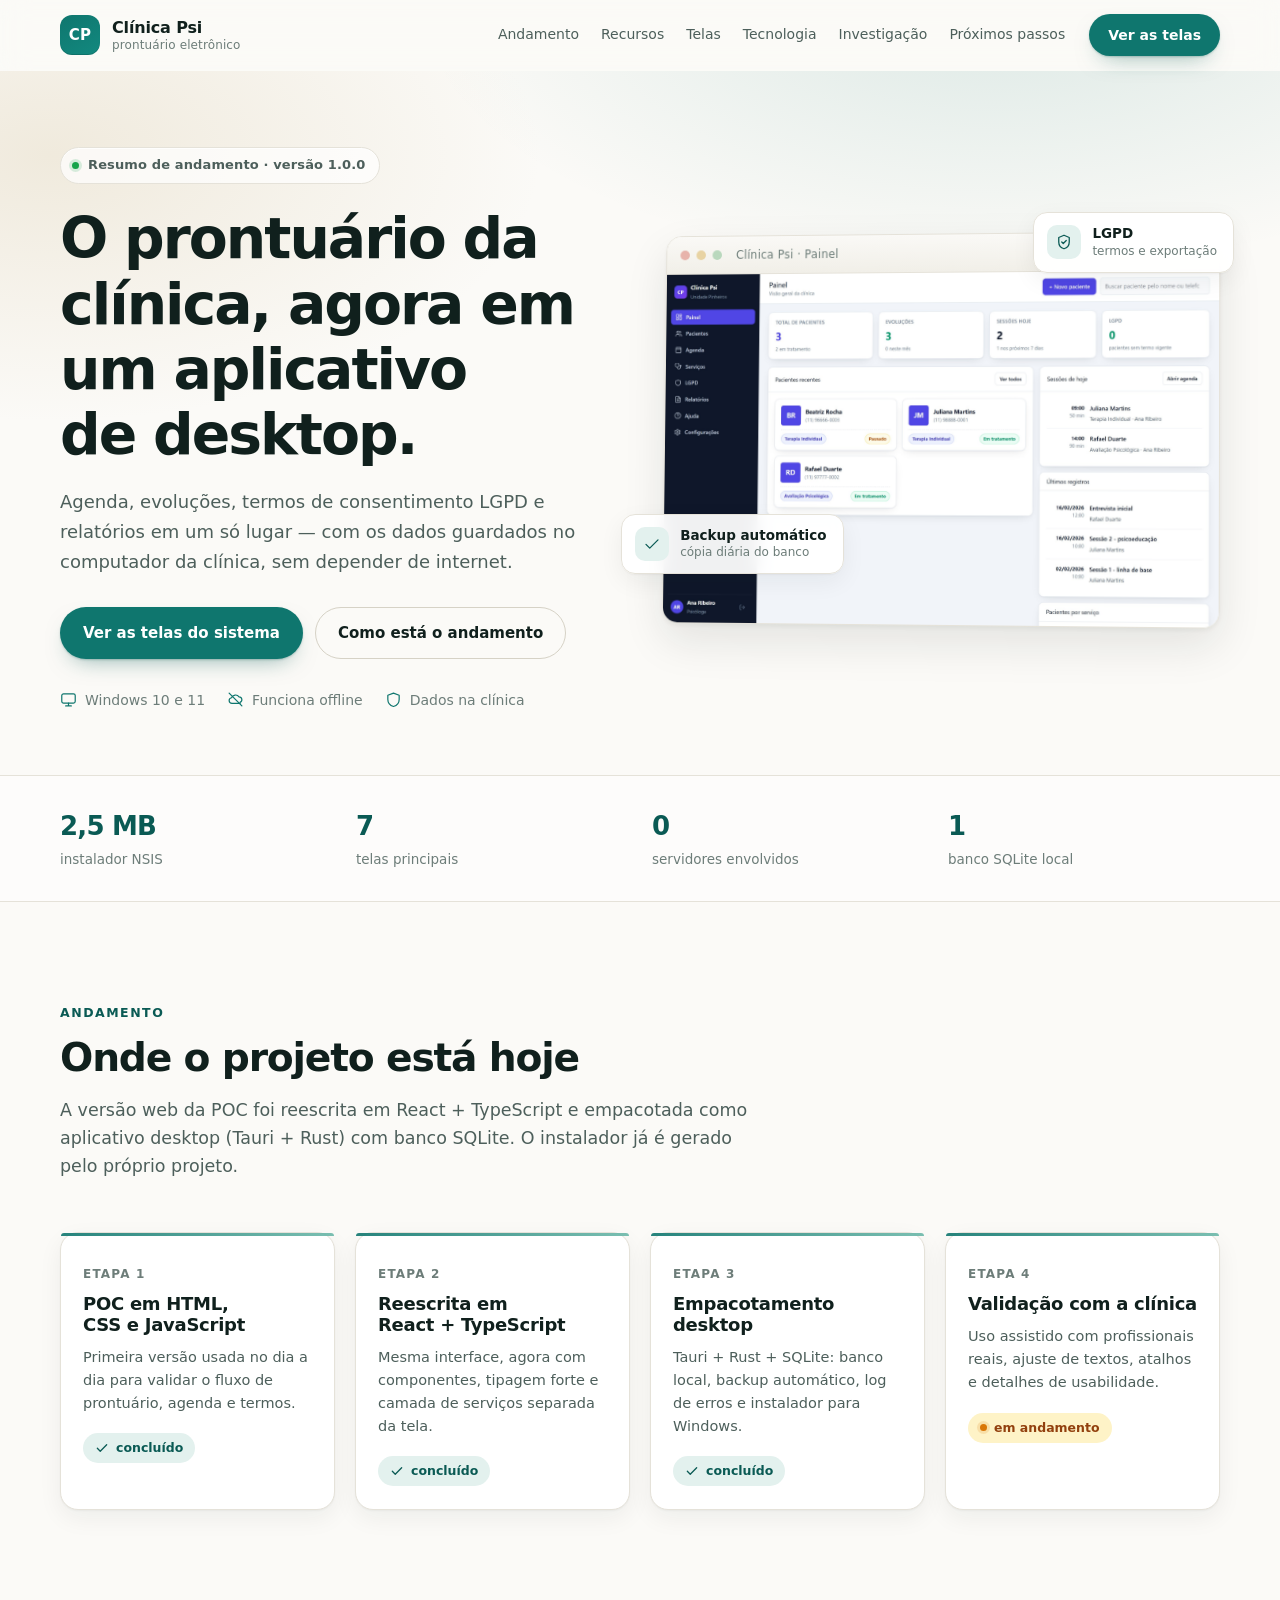
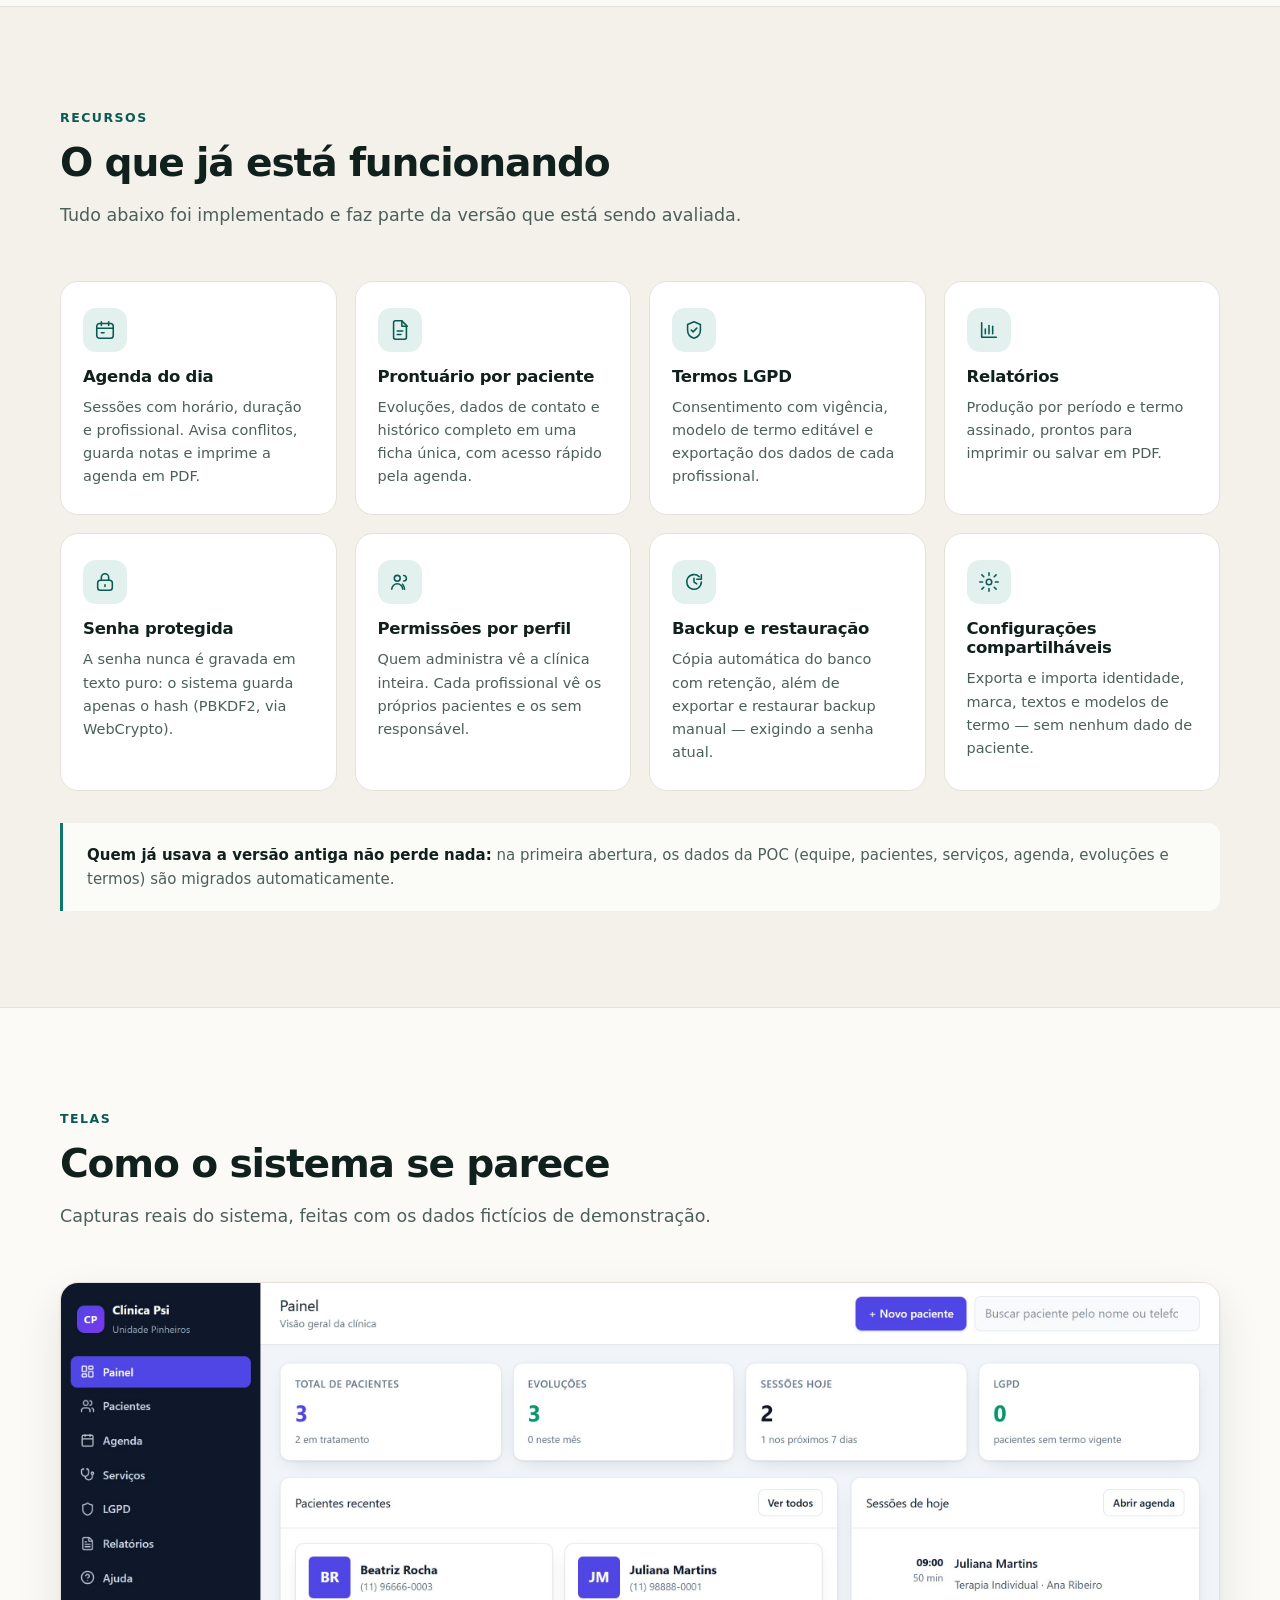
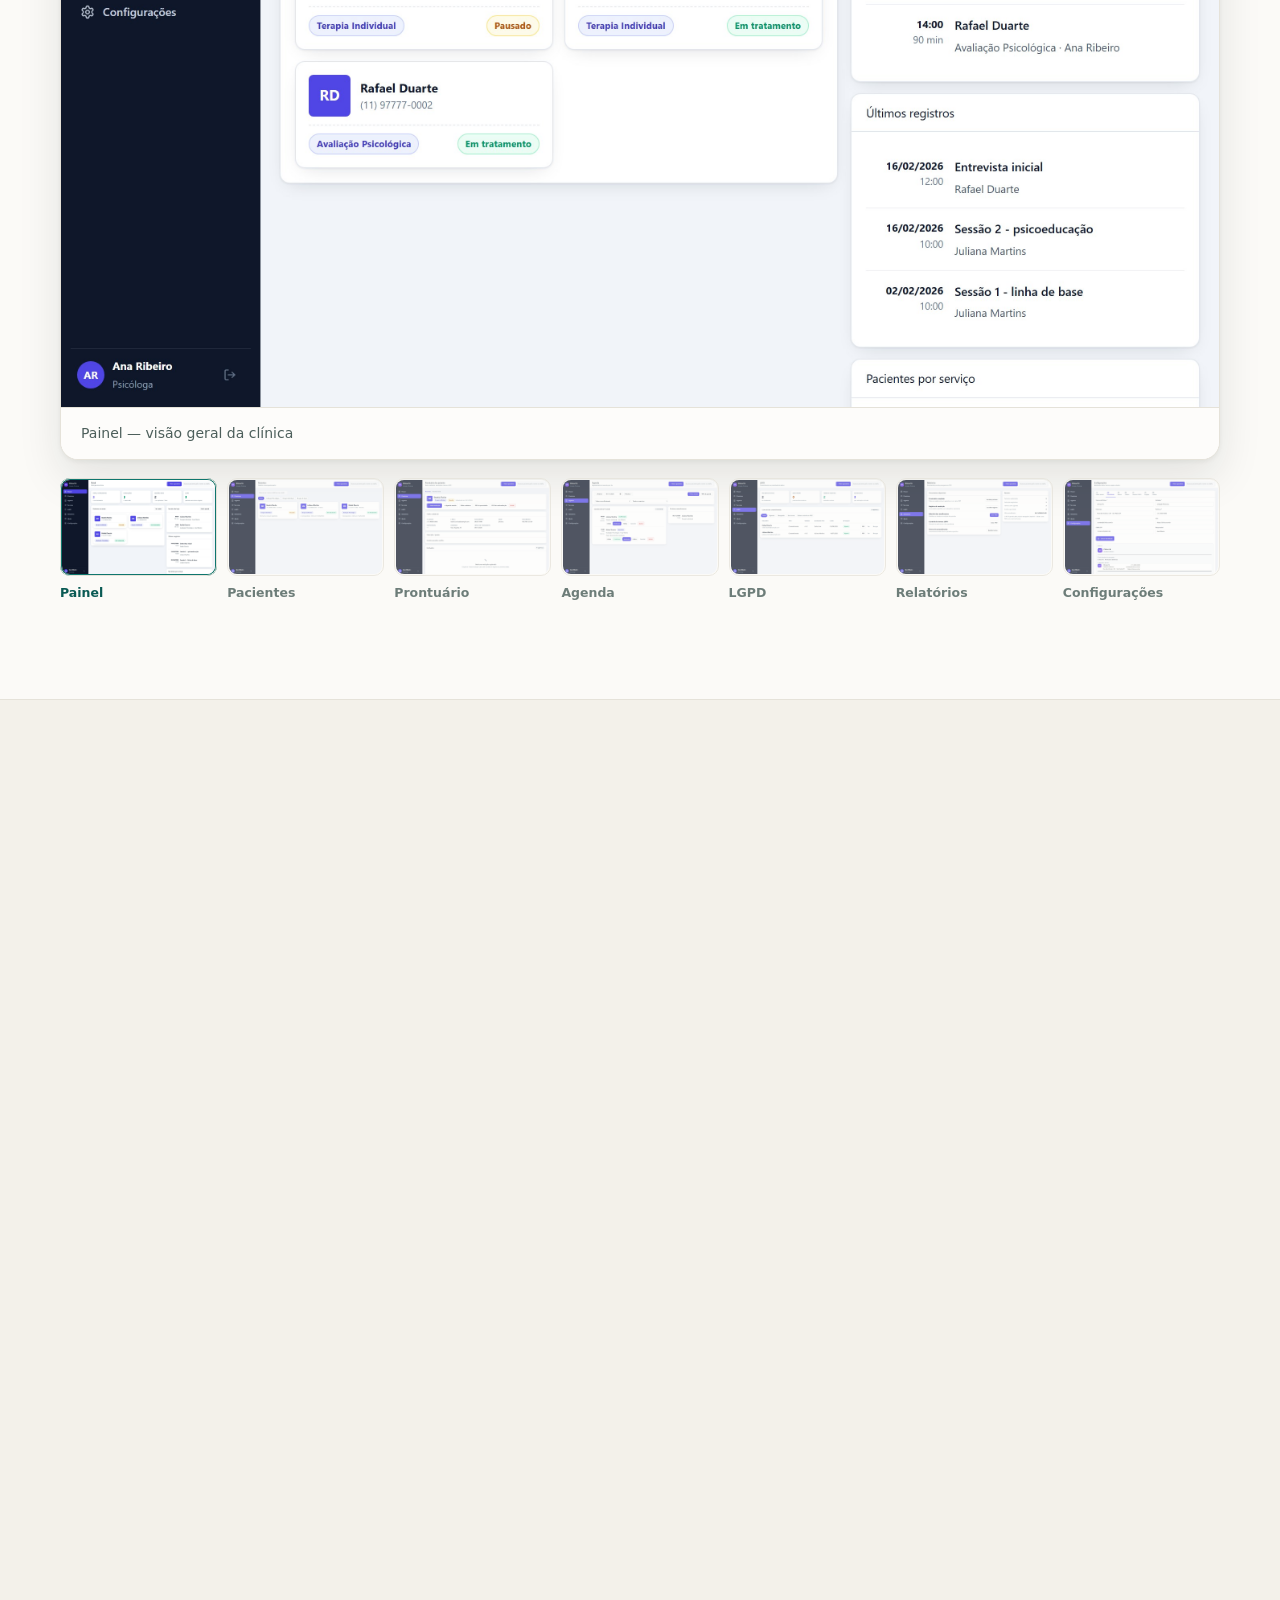
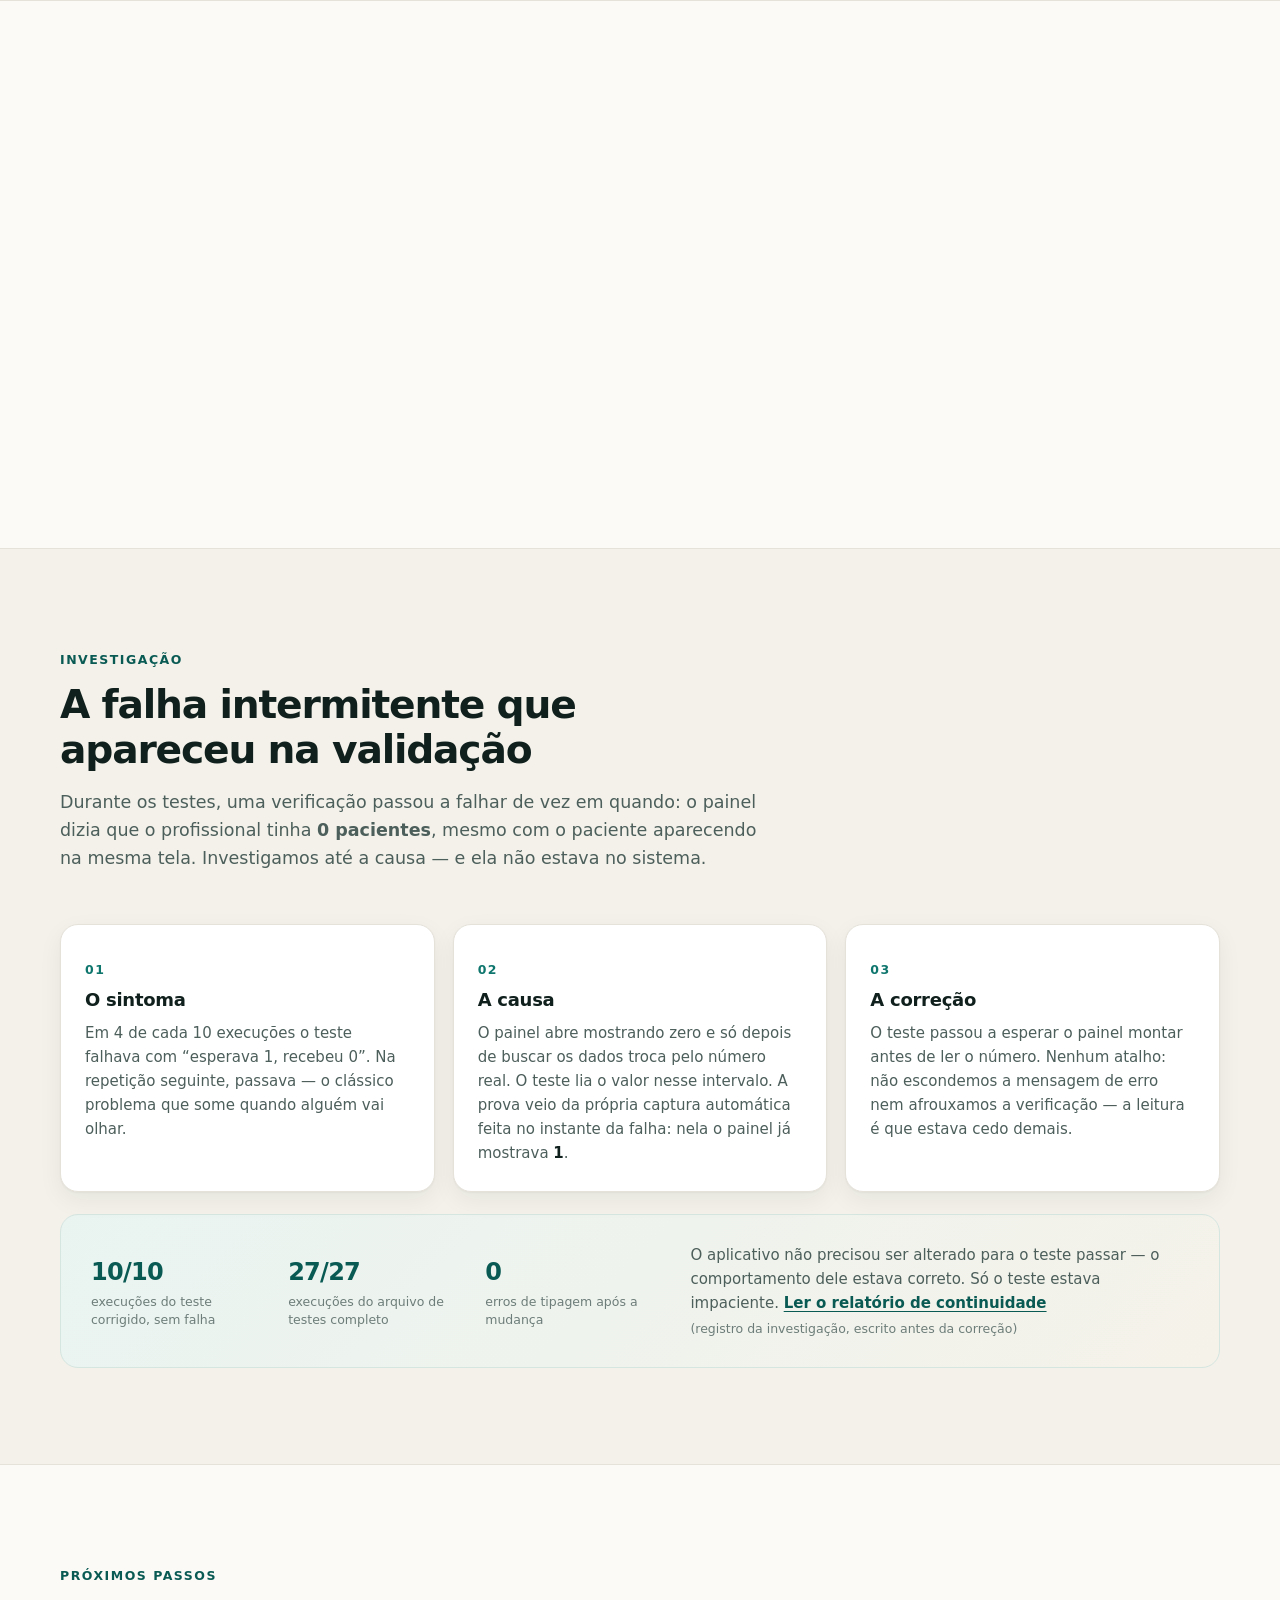
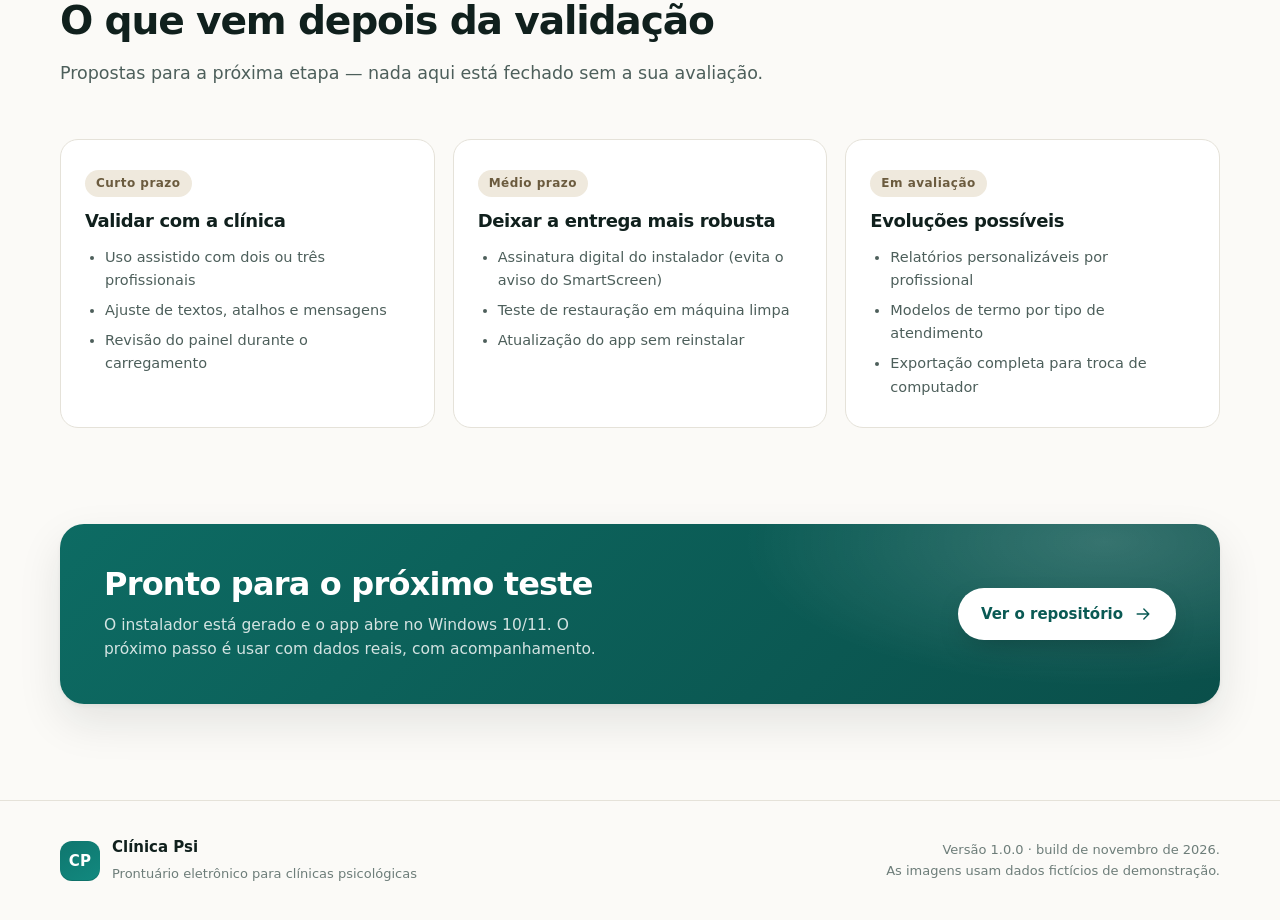
==== commit 4885a40c: "Adiciona secao da investigacao e link para o relatorio de continuidade" ====
--- a/index.html
+++ b/index.html
@@ -49,6 +49,7 @@
       <a href="#recursos">Recursos</a>
       <a href="#telas">Telas</a>
       <a href="#tecnologia">Tecnologia</a>
+      <a href="#investigacao">Investigação</a>
       <a href="#proximos">Próximos passos</a>
     </nav>
 
@@ -350,8 +351,66 @@
     </div>
   </section>
 
+  <!-- INVESTIGAÇÃO -->
+  <section class="secao secao-alt" id="investigacao">
+    <div class="limite">
+      <header class="secao-cabecalho revelar">
+        <span class="rotulo">Investigação</span>
+        <h2>A falha intermitente que apareceu na validação</h2>
+        <p>
+          Durante os testes, uma verificação passou a falhar de vez em quando: o painel
+          dizia que o profissional tinha <strong>0 pacientes</strong>, mesmo com o paciente
+          aparecendo na mesma tela. Investigamos até a causa — e ela não estava no sistema.
+        </p>
+      </header>
+
+      <div class="caso-grade">
+        <article class="caso revelar">
+          <span class="caso-numero">01</span>
+          <h3>O sintoma</h3>
+          <p>
+            Em 4 de cada 10 execuções o teste falhava com “esperava 1, recebeu 0”. Na
+            repetição seguinte, passava — o clássico problema que some quando alguém vai olhar.
+          </p>
+        </article>
+        <article class="caso revelar">
+          <span class="caso-numero">02</span>
+          <h3>A causa</h3>
+          <p>
+            O painel abre mostrando zero e só depois de buscar os dados troca pelo número real.
+            O teste lia o valor nesse intervalo. A prova veio da própria captura automática
+            feita no instante da falha: nela o painel já mostrava <strong>1</strong>.
+          </p>
+        </article>
+        <article class="caso revelar">
+          <span class="caso-numero">03</span>
+          <h3>A correção</h3>
+          <p>
+            O teste passou a esperar o painel montar antes de ler o número. Nenhum atalho:
+            não escondemos a mensagem de erro nem afrouxamos a verificação — a leitura é que
+            estava cedo demais.
+          </p>
+        </article>
+      </div>
+
+      <div class="resultado revelar">
+        <div class="resultado-numeros">
+          <div><strong>10/10</strong><span>execuções do teste corrigido, sem falha</span></div>
+          <div><strong>27/27</strong><span>execuções do arquivo de testes completo</span></div>
+          <div><strong>0</strong><span>erros de tipagem após a mudança</span></div>
+        </div>
+        <p class="resultado-texto">
+          O aplicativo não precisou ser alterado para o teste passar — o comportamento dele
+          estava correto. Só o teste estava impaciente.
+          <a href="https://github.com/TyagoAlves/resumo-andamento-psipront-tauri-react-rust/blob/main/Relat%C3%B3rio%20de%20continuidade.md">Ler o relatório de continuidade</a>
+          <small>(registro da investigação, escrito antes da correção)</small>
+        </p>
+      </div>
+    </div>
+  </section>
+
   <!-- PRÓXIMOS PASSOS -->
-  <section class="secao secao-alt" id="proximos">
+  <section class="secao" id="proximos">
     <div class="limite">
       <header class="secao-cabecalho revelar">
         <span class="rotulo">Próximos passos</span>
--- a/assets/css/estilo.css
+++ b/assets/css/estilo.css
@@ -140,13 +140,13 @@
 
 .menu {
   display: flex;
-  gap: 26px;
+  gap: 22px;
   margin-left: auto;
 }
 .menu a {
   color: var(--tinta-suave);
   text-decoration: none;
-  font-size: 14.5px;
+  font-size: 14px;
   font-weight: 500;
   padding-block: 4px;
   border-bottom: 2px solid transparent;
@@ -671,6 +671,66 @@
 .qualidade h3 { margin-top: 14px; font-size: 16.5px; }
 .qualidade p { margin-top: 9px; font-size: 14.5px; color: var(--tinta-suave); }
 
+/* ---------- investigação ---------- */
+
+.caso-grade {
+  display: grid;
+  grid-template-columns: repeat(3, 1fr);
+  gap: 18px;
+}
+
+.caso {
+  position: relative;
+  padding: 30px 24px 26px;
+  background: var(--superficie);
+  border: 1px solid var(--borda);
+  border-radius: var(--raio);
+  box-shadow: var(--sombra-suave);
+}
+
+.caso-numero {
+  display: inline-block;
+  font-size: 12.5px;
+  font-weight: 700;
+  letter-spacing: .12em;
+  color: var(--verde);
+  margin-bottom: 10px;
+}
+
+.caso h3 { font-size: 18px; letter-spacing: -.015em; }
+.caso p { margin-top: 10px; font-size: 15px; color: var(--tinta-suave); }
+.caso strong { color: var(--tinta); }
+
+.resultado {
+  margin-top: 22px;
+  padding: 28px 30px;
+  border-radius: var(--raio);
+  background: linear-gradient(135deg, #e9f4f1 0%, #f5f2e9 100%);
+  border: 1px solid #d5e5e0;
+  display: grid;
+  grid-template-columns: minmax(0, 1.15fr) minmax(0, 1fr);
+  gap: 26px;
+  align-items: center;
+}
+
+.resultado-numeros {
+  display: grid;
+  grid-template-columns: repeat(3, 1fr);
+  gap: 18px;
+}
+.resultado-numeros strong {
+  display: block;
+  font-size: 24px;
+  font-weight: 680;
+  letter-spacing: -.03em;
+  color: var(--verde-escuro);
+}
+.resultado-numeros span { font-size: 12.5px; color: var(--tinta-fraca); line-height: 1.4; display: block; margin-top: 2px; }
+
+.resultado-texto { font-size: 15px; color: var(--tinta-suave); }
+.resultado-texto a { font-weight: 600; }
+.resultado-texto small { display: block; margin-top: 4px; color: var(--tinta-fraca); font-size: 12.5px; }
+
 /* ---------- próximos ---------- */
 
 .proximos-grade {
@@ -760,6 +820,8 @@
   .grade-recursos { grid-template-columns: repeat(2, 1fr); }
   .linha-tempo { grid-template-columns: repeat(2, 1fr); }
   .grade-qualidade { grid-template-columns: repeat(2, 1fr); }
+  .caso-grade { grid-template-columns: 1fr; }
+  .resultado { grid-template-columns: 1fr; }
   .tecnologia-grade { grid-template-columns: 1fr; gap: 32px; }
   .menu { display: none; }
   .topo-linha { justify-content: space-between; }
@@ -776,6 +838,9 @@
   .secao-cabecalho { margin-bottom: 34px; }
   .grade-recursos, .linha-tempo, .grade-qualidade, .proximos-grade { grid-template-columns: 1fr; }
   .galeria-miniaturas { grid-template-columns: repeat(3, 1fr); }
+  .resultado { padding: 22px 20px; }
+  .resultado-numeros strong { font-size: 20px; }
+  .caso { padding: 24px 20px; }
   .fechamento-caixa { flex-direction: column; align-items: flex-start; padding: 30px 26px; }
   .rodape-linha { flex-direction: column; align-items: flex-start; }
   .rodape-aviso { text-align: left; }
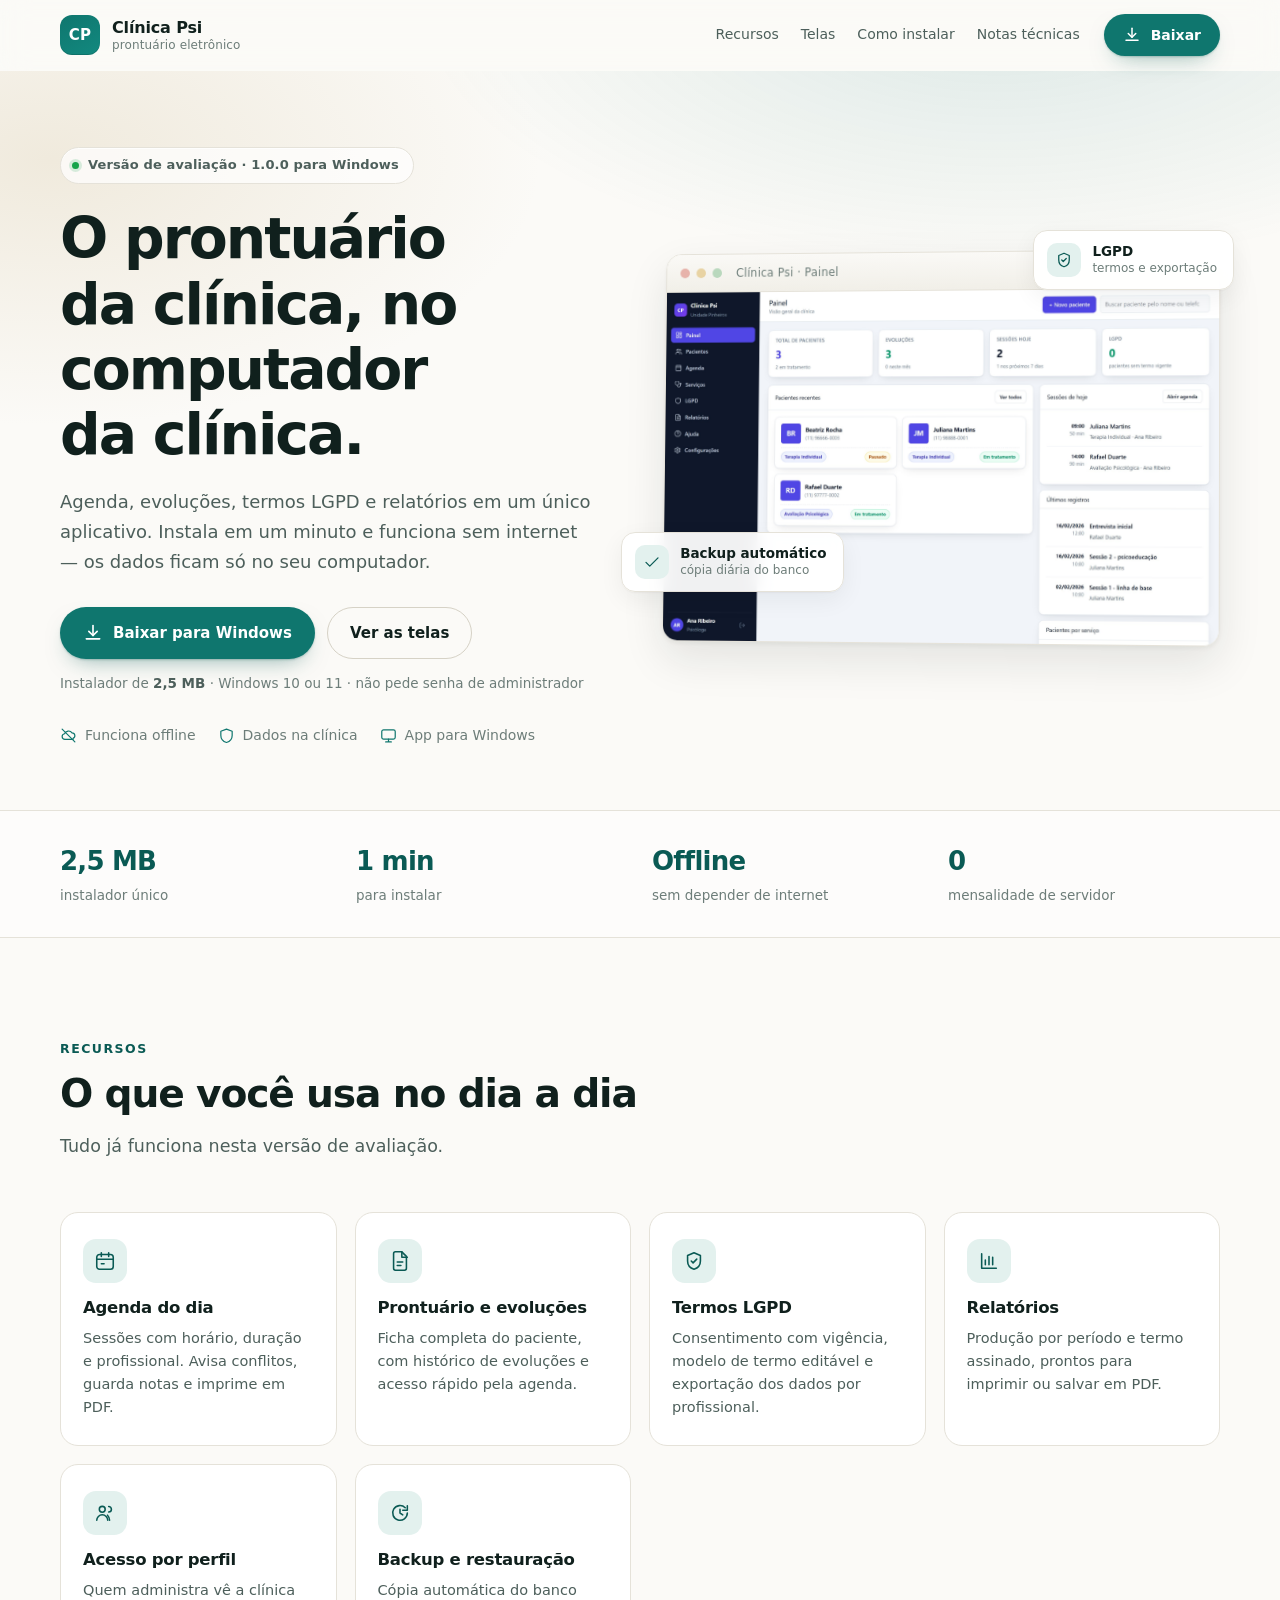
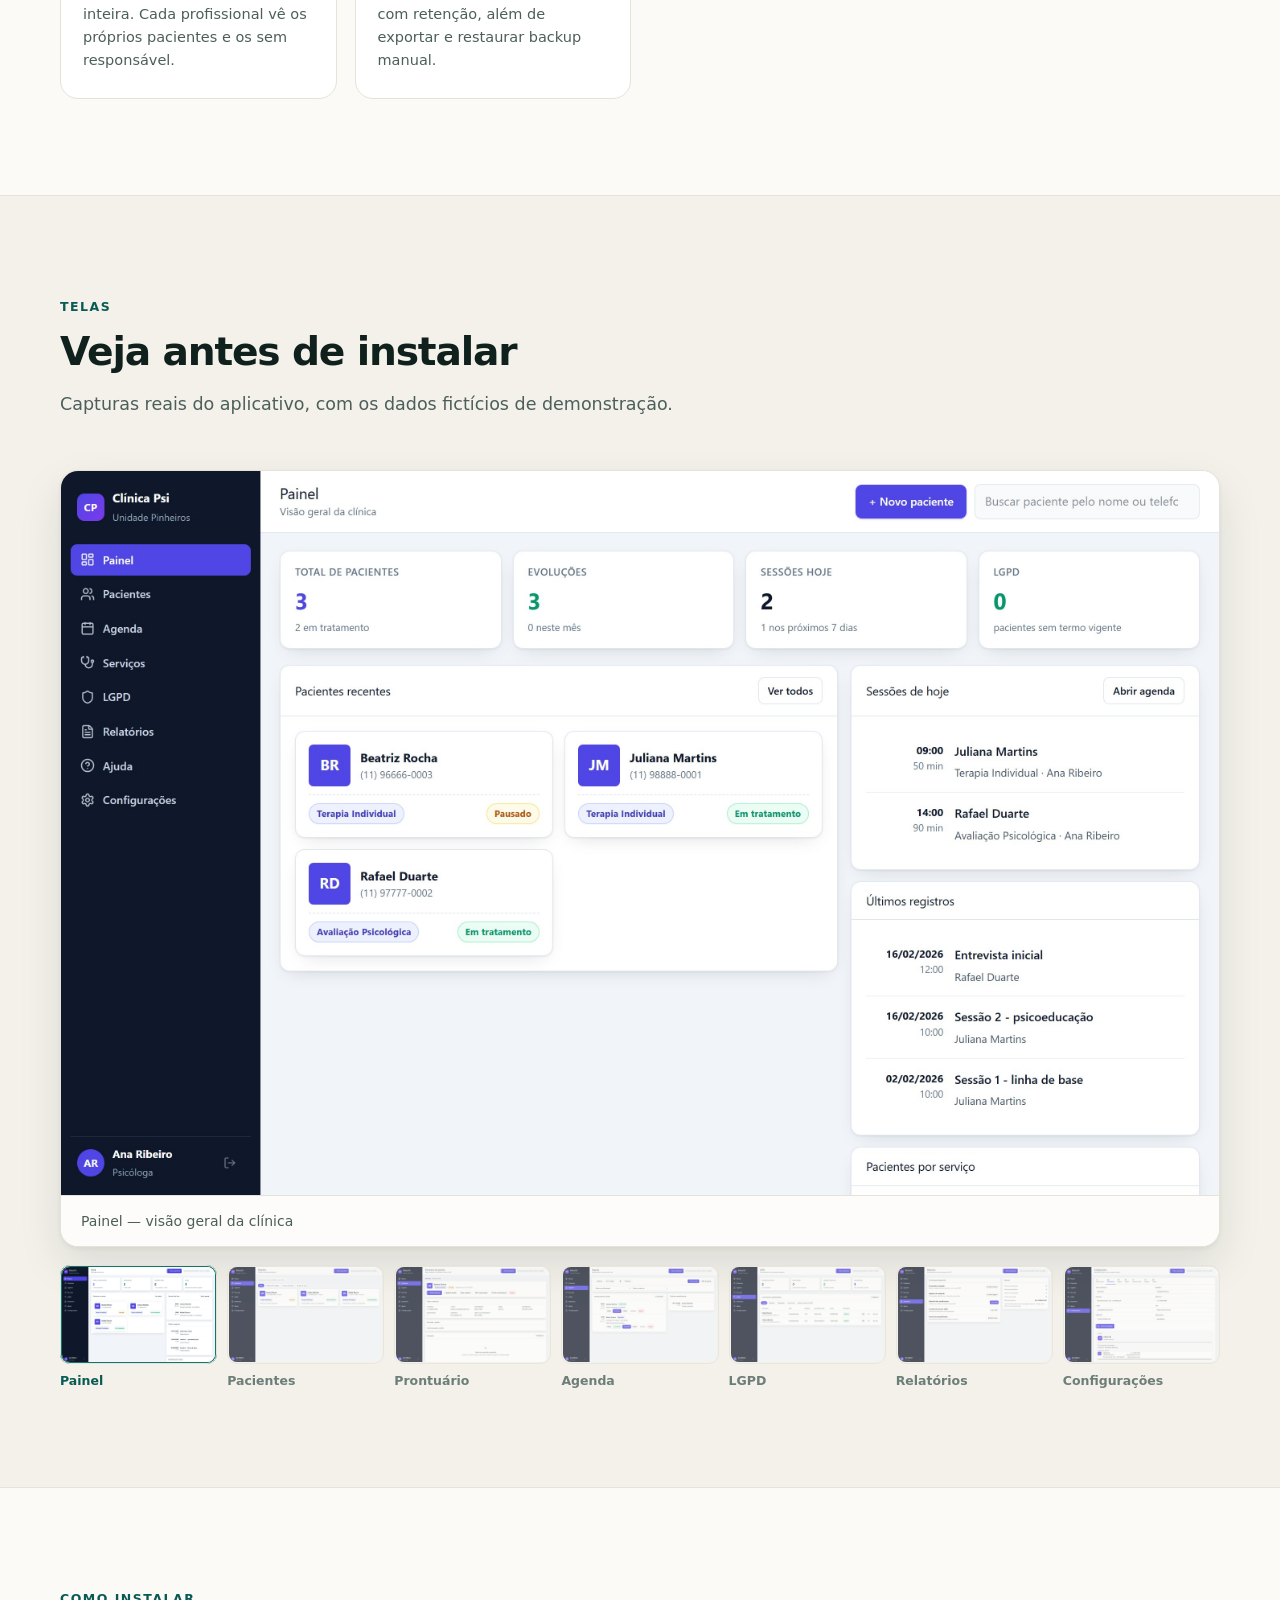
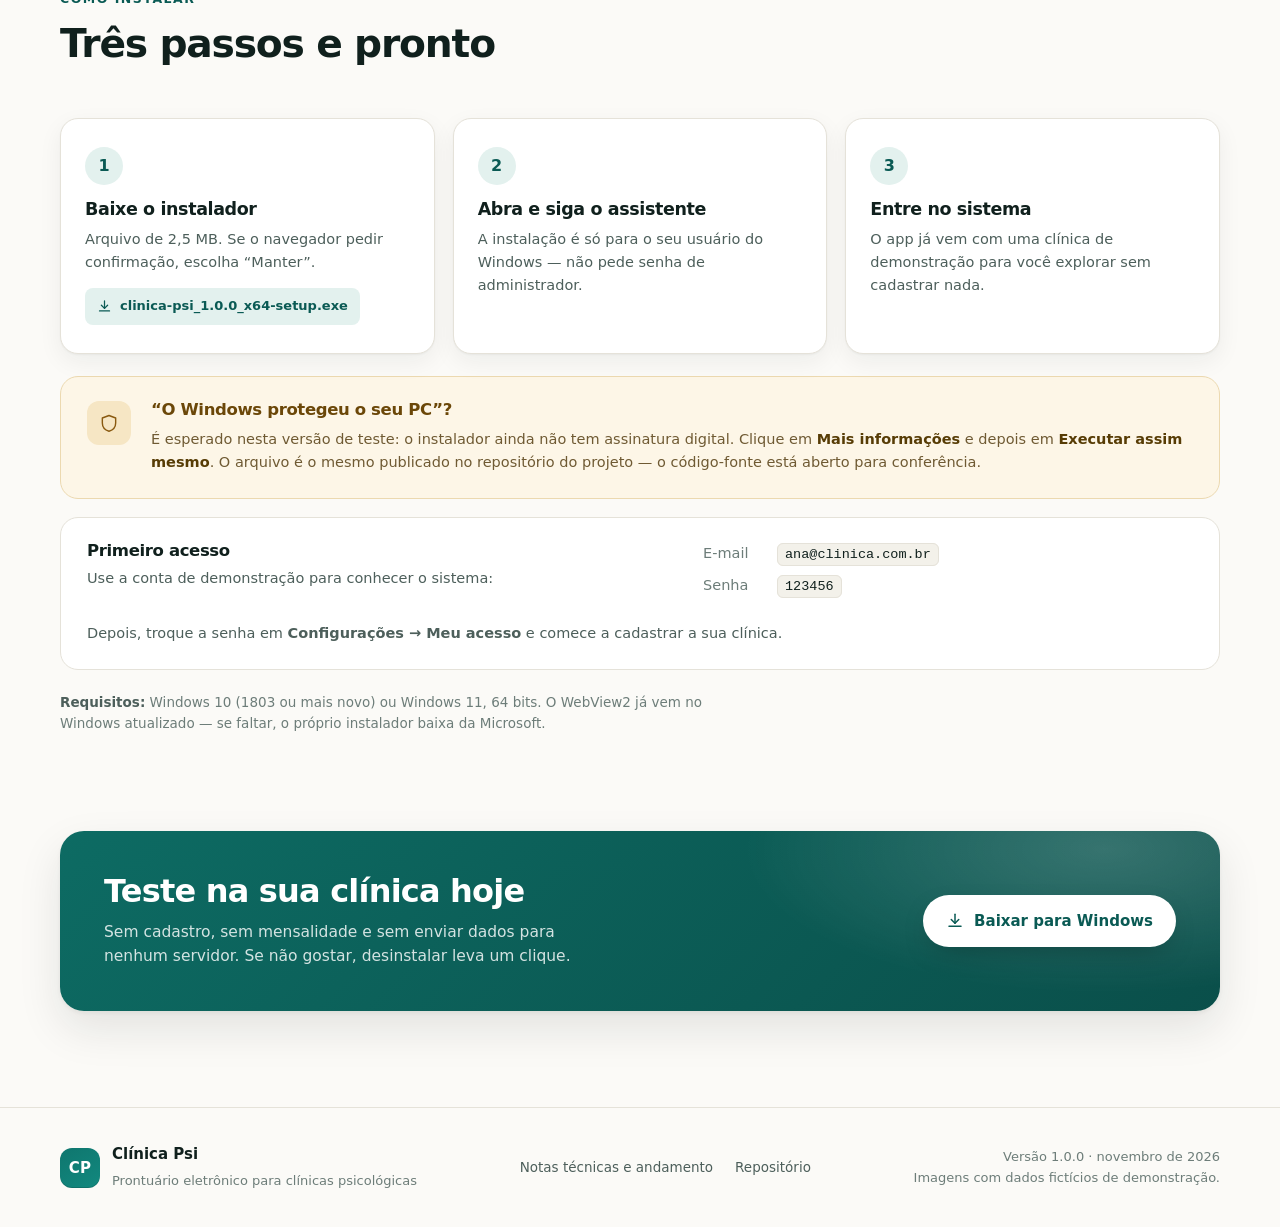
==== commit f7c7118f: "Foca a pagina inicial no download e move as notas tecnicas para notas.html" ====
--- a/index.html
+++ b/index.html
@@ -3,11 +3,11 @@
 <head>
 <meta charset="utf-8" />
 <meta name="viewport" content="width=device-width, initial-scale=1" />
-<title>Clínica Psi — Prontuário eletrônico | Resumo de andamento</title>
-<meta name="description" content="Resumo de andamento do Clínica Psi: prontuário eletrônico para clínicas psicológicas, com agenda, evoluções, termos LGPD e relatórios. React + Tauri + Rust, dados em SQLite no computador da clínica." />
+<title>Clínica Psi — Baixe o prontuário eletrônico para Windows</title>
+<meta name="description" content="Baixe o Clínica Psi: prontuário eletrônico para clínicas psicológicas com agenda, evoluções, termos LGPD e relatórios. Instalador de 2,5 MB para Windows 10 e 11, funciona offline." />
 <meta name="theme-color" content="#0f766e" />
-<meta property="og:title" content="Clínica Psi — Prontuário eletrônico" />
-<meta property="og:description" content="Agenda, evoluções, LGPD e relatórios em um aplicativo de desktop. Dados guardados na clínica, sem depender de nuvem." />
+<meta property="og:title" content="Clínica Psi — Baixe o prontuário eletrônico" />
+<meta property="og:description" content="Agenda, evoluções, LGPD e relatórios em um aplicativo para Windows. Instala em um minuto e funciona sem internet." />
 <meta property="og:type" content="website" />
 <meta property="og:image" content="assets/prints/painel.jpg" />
 <link rel="icon" href="assets/favicon.svg" type="image/svg+xml" />
@@ -22,16 +22,15 @@
   <symbol id="i-prontuario" viewBox="0 0 24 24"><path d="M5 4a2 2 0 0 1 2-2h7l5 5v13a2 2 0 0 1-2 2H7a2 2 0 0 1-2-2Z"/><path d="M14 2v6h6M9 13h6M9 17h4"/></symbol>
   <symbol id="i-lgpd" viewBox="0 0 24 24"><path d="M12 3l7 3v6c0 4.5-3 7.8-7 9-4-1.2-7-4.5-7-9V6Z"/><path d="M9 12l2 2 4-4"/></symbol>
   <symbol id="i-relatorio" viewBox="0 0 24 24"><path d="M4 20V4M4 20h16"/><path d="M8 16v-5M12 16V7M16 16v-8"/></symbol>
-  <symbol id="i-cadeado" viewBox="0 0 24 24"><rect x="4" y="10" width="16" height="11" rx="3"/><path d="M8 10V7a4 4 0 0 1 8 0v3M12 15v2"/></symbol>
   <symbol id="i-permissoes" viewBox="0 0 24 24"><circle cx="9" cy="8" r="3.2"/><path d="M3 20c0-3.3 2.7-6 6-6s6 2.7 6 6"/><path d="M16 11a3 3 0 1 0 0-6M17 20c0-2.2-.9-4.2-2.3-5.6"/></symbol>
   <symbol id="i-backup" viewBox="0 0 24 24"><path d="M20 12a8 8 0 1 1-2.3-5.7"/><path d="M20 4v5h-5"/><path d="M12 8v4l3 2"/></symbol>
-  <symbol id="i-ajustes" viewBox="0 0 24 24"><circle cx="12" cy="12" r="3"/><path d="M12 2v3M12 19v3M4.2 4.2l2.1 2.1M17.7 17.7l2.1 2.1M2 12h3M19 12h3M4.2 19.8l2.1-2.1M17.7 6.3l2.1-2.1"/></symbol>
-  <symbol id="i-seta" viewBox="0 0 24 24"><path d="M5 12h14M13 6l6 6-6 6"/></symbol>
   <symbol id="i-check" viewBox="0 0 24 24"><path d="M4 12.5l5 5L20 6.5"/></symbol>
   <symbol id="i-monitor" viewBox="0 0 24 24"><rect x="2.5" y="4" width="19" height="13" rx="2.5"/><path d="M8 21h8M12 17v4"/></symbol>
   <symbol id="i-nuvem-off" viewBox="0 0 24 24"><path d="M3 3l18 18"/><path d="M18.5 17.5H7a4 4 0 0 1-.6-7.95A6 6 0 0 1 17 8.3a4 4 0 0 1 1.5 7.7"/></symbol>
+  <symbol id="i-escudo" viewBox="0 0 24 24"><path d="M12 3l8 3v6c0 5-3.4 8.5-8 9.9C7.4 20.5 4 17 4 12V6Z"/></symbol>
   <symbol id="i-codigo" viewBox="0 0 24 24"><path d="M9 8l-5 4 5 4M15 8l5 4-5 4"/></symbol>
-  <symbol id="i-escudo" viewBox="0 0 24 24"><path d="M12 3l8 3v6c0 5-3.4 8.5-8 9.9C7.4 20.5 4 17 4 12V6Z"/></symbol>
+  <symbol id="i-download" viewBox="0 0 24 24"><path d="M12 3v12"/><path d="M7 10l5 5 5-5"/><path d="M4 19h16"/></symbol>
+  <symbol id="i-seta" viewBox="0 0 24 24"><path d="M5 12h14M13 6l6 6-6 6"/></symbol>
 </svg>
 
 <header class="topo" id="topo">
@@ -45,40 +44,48 @@
     </a>
 
     <nav class="menu" aria-label="Seções">
-      <a href="#andamento">Andamento</a>
       <a href="#recursos">Recursos</a>
       <a href="#telas">Telas</a>
-      <a href="#tecnologia">Tecnologia</a>
-      <a href="#investigacao">Investigação</a>
-      <a href="#proximos">Próximos passos</a>
+      <a href="#instalar">Como instalar</a>
+      <a href="notas.html">Notas técnicas</a>
     </nav>
 
-    <a class="botao botao-pequeno" href="#telas">Ver as telas</a>
+    <a class="botao botao-pequeno" href="download/clinica-psi_1.0.0_x64-setup.exe" download>
+      <svg class="icone-botao"><use href="#i-download"/></svg>
+      Baixar
+    </a>
   </div>
 </header>
 
 <main id="conteudo">
 
-  <!-- HERO -->
+  <!-- HERO / DOWNLOAD -->
   <section class="heroi">
     <div class="limite heroi-grade">
       <div class="heroi-texto revelar">
-        <span class="selo"><span class="ponto"></span> Resumo de andamento · versão 1.0.0</span>
-        <h1>O prontuário da clínica, agora em um aplicativo de desktop.</h1>
+        <span class="selo"><span class="ponto"></span> Versão de avaliação · 1.0.0 para Windows</span>
+        <h1>O prontuário da clínica, no computador da clínica.</h1>
         <p class="linha-fina">
-          Agenda, evoluções, termos de consentimento LGPD e relatórios em um só lugar —
-          com os dados guardados no computador da clínica, sem depender de internet.
+          Agenda, evoluções, termos LGPD e relatórios em um único aplicativo.
+          Instala em um minuto e funciona sem internet — os dados ficam só no seu computador.
         </p>
 
         <div class="heroi-acoes">
-          <a class="botao" href="#telas">Ver as telas do sistema</a>
-          <a class="botao botao-vazio" href="#andamento">Como está o andamento</a>
-        </div>
+          <a class="botao botao-grande" href="download/clinica-psi_1.0.0_x64-setup.exe" download>
+            <svg class="icone-botao"><use href="#i-download"/></svg>
+            Baixar para Windows
+          </a>
+          <a class="botao botao-vazio" href="#telas">Ver as telas</a>
+        </div>
+
+        <p class="baixar-meta">
+          Instalador de <strong>2,5 MB</strong> · Windows 10 ou 11 · não pede senha de administrador
+        </p>
 
         <ul class="heroi-marcas" aria-label="Destaques">
-          <li><svg><use href="#i-monitor"/></svg> Windows 10 e 11</li>
           <li><svg><use href="#i-nuvem-off"/></svg> Funciona offline</li>
           <li><svg><use href="#i-escudo"/></svg> Dados na clínica</li>
+          <li><svg><use href="#i-monitor"/></svg> App para Windows</li>
         </ul>
       </div>
 
@@ -102,82 +109,40 @@
     </div>
   </section>
 
-  <!-- NÚMEROS -->
+  <!-- FAIXA DE CONFIANÇA -->
   <section class="faixa-numeros">
     <div class="limite numeros">
-      <div class="numero revelar"><strong>2,5 MB</strong><span>instalador NSIS</span></div>
-      <div class="numero revelar"><strong>7</strong><span>telas principais</span></div>
-      <div class="numero revelar"><strong>0</strong><span>servidores envolvidos</span></div>
-      <div class="numero revelar"><strong>1</strong><span>banco SQLite local</span></div>
-    </div>
-  </section>
-
-  <!-- ANDAMENTO -->
-  <section class="secao" id="andamento">
-    <div class="limite">
-      <header class="secao-cabecalho revelar">
-        <span class="rotulo">Andamento</span>
-        <h2>Onde o projeto está hoje</h2>
-        <p>
-          A versão web da POC foi reescrita em React + TypeScript e empacotada como
-          aplicativo desktop (Tauri + Rust) com banco SQLite. O instalador já é gerado
-          pelo próprio projeto.
-        </p>
-      </header>
-
-      <ol class="linha-tempo">
-        <li class="revelar">
-          <span class="etapa-ano">Etapa 1</span>
-          <h3>POC em HTML, CSS e JavaScript</h3>
-          <p>Primeira versão usada no dia a dia para validar o fluxo de prontuário, agenda e termos.</p>
-          <span class="status status-feito"><svg><use href="#i-check"/></svg> concluído</span>
-        </li>
-        <li class="revelar">
-          <span class="etapa-ano">Etapa 2</span>
-          <h3>Reescrita em React + TypeScript</h3>
-          <p>Mesma interface, agora com componentes, tipagem forte e camada de serviços separada da tela.</p>
-          <span class="status status-feito"><svg><use href="#i-check"/></svg> concluído</span>
-        </li>
-        <li class="revelar">
-          <span class="etapa-ano">Etapa 3</span>
-          <h3>Empacotamento desktop</h3>
-          <p>Tauri + Rust + SQLite: banco local, backup automático, log de erros e instalador para Windows.</p>
-          <span class="status status-feito"><svg><use href="#i-check"/></svg> concluído</span>
-        </li>
-        <li class="revelar">
-          <span class="etapa-ano">Etapa 4</span>
-          <h3>Validação com a clínica</h3>
-          <p>Uso assistido com profissionais reais, ajuste de textos, atalhos e detalhes de usabilidade.</p>
-          <span class="status status-atual"><span class="ponto"></span> em andamento</span>
-        </li>
-      </ol>
+      <div class="numero revelar"><strong>2,5 MB</strong><span>instalador único</span></div>
+      <div class="numero revelar"><strong>1 min</strong><span>para instalar</span></div>
+      <div class="numero revelar"><strong>Offline</strong><span>sem depender de internet</span></div>
+      <div class="numero revelar"><strong>0</strong><span>mensalidade de servidor</span></div>
     </div>
   </section>
 
   <!-- RECURSOS -->
-  <section class="secao secao-alt" id="recursos">
+  <section class="secao" id="recursos">
     <div class="limite">
       <header class="secao-cabecalho revelar">
         <span class="rotulo">Recursos</span>
-        <h2>O que já está funcionando</h2>
-        <p>Tudo abaixo foi implementado e faz parte da versão que está sendo avaliada.</p>
+        <h2>O que você usa no dia a dia</h2>
+        <p>Tudo já funciona nesta versão de avaliação.</p>
       </header>
 
-      <div class="grade-recursos">
+      <div class="grade-recursos grade-3">
         <article class="recurso revelar">
           <span class="recurso-icone"><svg><use href="#i-agenda"/></svg></span>
           <h3>Agenda do dia</h3>
-          <p>Sessões com horário, duração e profissional. Avisa conflitos, guarda notas e imprime a agenda em PDF.</p>
+          <p>Sessões com horário, duração e profissional. Avisa conflitos, guarda notas e imprime em PDF.</p>
         </article>
         <article class="recurso revelar">
           <span class="recurso-icone"><svg><use href="#i-prontuario"/></svg></span>
-          <h3>Prontuário por paciente</h3>
-          <p>Evoluções, dados de contato e histórico completo em uma ficha única, com acesso rápido pela agenda.</p>
+          <h3>Prontuário e evoluções</h3>
+          <p>Ficha completa do paciente, com histórico de evoluções e acesso rápido pela agenda.</p>
         </article>
         <article class="recurso revelar">
           <span class="recurso-icone"><svg><use href="#i-lgpd"/></svg></span>
           <h3>Termos LGPD</h3>
-          <p>Consentimento com vigência, modelo de termo editável e exportação dos dados de cada profissional.</p>
+          <p>Consentimento com vigência, modelo de termo editável e exportação dos dados por profissional.</p>
         </article>
         <article class="recurso revelar">
           <span class="recurso-icone"><svg><use href="#i-relatorio"/></svg></span>
@@ -185,41 +150,26 @@
           <p>Produção por período e termo assinado, prontos para imprimir ou salvar em PDF.</p>
         </article>
         <article class="recurso revelar">
-          <span class="recurso-icone"><svg><use href="#i-cadeado"/></svg></span>
-          <h3>Senha protegida</h3>
-          <p>A senha nunca é gravada em texto puro: o sistema guarda apenas o hash (PBKDF2, via WebCrypto).</p>
-        </article>
-        <article class="recurso revelar">
           <span class="recurso-icone"><svg><use href="#i-permissoes"/></svg></span>
-          <h3>Permissões por perfil</h3>
+          <h3>Acesso por perfil</h3>
           <p>Quem administra vê a clínica inteira. Cada profissional vê os próprios pacientes e os sem responsável.</p>
         </article>
         <article class="recurso revelar">
           <span class="recurso-icone"><svg><use href="#i-backup"/></svg></span>
           <h3>Backup e restauração</h3>
-          <p>Cópia automática do banco com retenção, além de exportar e restaurar backup manual — exigindo a senha atual.</p>
-        </article>
-        <article class="recurso revelar">
-          <span class="recurso-icone"><svg><use href="#i-ajustes"/></svg></span>
-          <h3>Configurações compartilháveis</h3>
-          <p>Exporta e importa identidade, marca, textos e modelos de termo — sem nenhum dado de paciente.</p>
-        </article>
-      </div>
-
-      <p class="nota revelar">
-        <strong>Quem já usava a versão antiga não perde nada:</strong> na primeira abertura, os dados da POC
-        (equipe, pacientes, serviços, agenda, evoluções e termos) são migrados automaticamente.
-      </p>
+          <p>Cópia automática do banco com retenção, além de exportar e restaurar backup manual.</p>
+        </article>
+      </div>
     </div>
   </section>
 
   <!-- TELAS -->
-  <section class="secao" id="telas">
+  <section class="secao secao-alt" id="telas">
     <div class="limite">
       <header class="secao-cabecalho revelar">
         <span class="rotulo">Telas</span>
-        <h2>Como o sistema se parece</h2>
-        <p>Capturas reais do sistema, feitas com os dados fictícios de demonstração.</p>
+        <h2>Veja antes de instalar</h2>
+        <p>Capturas reais do aplicativo, com os dados fictícios de demonstração.</p>
       </header>
 
       <div class="galeria revelar">
@@ -255,211 +205,76 @@
     </div>
   </section>
 
-  <!-- TECNOLOGIA -->
-  <section class="secao secao-alt" id="tecnologia">
+  <!-- INSTALAR -->
+  <section class="secao" id="instalar">
     <div class="limite">
       <header class="secao-cabecalho revelar">
-        <span class="rotulo">Tecnologia</span>
-        <h2>Como o app foi construído</h2>
-        <p>
-          O mesmo código de interface roda no aplicativo e na versão web. A diferença fica
-          só na camada de armazenamento — o domínio não sabe onde os dados moram.
-        </p>
+        <span class="rotulo">Como instalar</span>
+        <h2>Três passos e pronto</h2>
       </header>
 
-      <div class="tecnologia-grade">
-        <div class="pilha revelar">
-          <div class="camada camada-ui">
-            <span class="camada-nome">Interface</span>
-            <strong>React 19 · TypeScript · Vite · Tailwind</strong>
-            <small>telas, componentes e estado da sessão</small>
-          </div>
-          <span class="seta-baixo" aria-hidden="true">↓</span>
-          <div class="camada camada-meio">
-            <span class="camada-nome">Regras e dados</span>
-            <strong>Serviços · repositórios · StorageAdapter</strong>
-            <small>contrato único de chave-valor, independente do alvo</small>
-          </div>
-          <span class="seta-baixo" aria-hidden="true">↓</span>
-          <div class="camada-dupla">
-            <div class="camada camada-app">
-              <span class="camada-nome">App desktop</span>
-              <strong>SQLite via Rust</strong>
-              <small>%APPDATA%\br.com.clinicapsi.prontuario</small>
-            </div>
-            <div class="camada camada-web">
-              <span class="camada-nome">Versão web</span>
-              <strong>localStorage</strong>
-              <small>usada nos testes automatizados</small>
-            </div>
-          </div>
-        </div>
-
-        <div class="detalhes-tecnicos revelar">
-          <h3>Por que um app de desktop?</h3>
-          <ul class="lista-checks">
-            <li><svg><use href="#i-check"/></svg> <span><strong>Sem teto de 5 MB:</strong> o navegador limita o localStorage; o SQLite não.</span></li>
-            <li><svg><use href="#i-check"/></svg> <span><strong>Dados no computador da clínica:</strong> nada é enviado para servidores de terceiros.</span></li>
-            <li><svg><use href="#i-check"/></svg> <span><strong>Backup consistente:</strong> o Rust faz a cópia do banco com o aplicativo aberto.</span></li>
-            <li><svg><use href="#i-check"/></svg> <span><strong>Instalação sem administrador:</strong> o instalador coloca o app só para o usuário.</span></li>
-          </ul>
-
-          <div class="requisitos">
-            <h4>Para rodar</h4>
-            <dl>
-              <div><dt>Sistema</dt><dd>Windows 10 (1803+) ou 11, 64 bits</dd></div>
-              <div><dt>Componente</dt><dd>WebView2 — já vem no Windows atualizado</dd></div>
-              <div><dt>Instalador</dt><dd>2,5 MB · instalação por usuário</dd></div>
-              <div><dt>Internet</dt><dd>só para instalar, se o WebView2 faltar</dd></div>
-            </dl>
-          </div>
-        </div>
-      </div>
-    </div>
-  </section>
-
-  <!-- QUALIDADE -->
-  <section class="secao" id="qualidade">
-    <div class="limite">
-      <header class="secao-cabecalho revelar">
-        <span class="rotulo">Qualidade</span>
-        <h2>Cuidados que já estão no código</h2>
-      </header>
-
-      <div class="grade-qualidade">
-        <article class="qualidade revelar">
-          <svg><use href="#i-codigo"/></svg>
-          <h3>Testes de ponta a ponta</h3>
-          <p>Suíte Playwright cobre login, permissões, visibilidade de pacientes, migração da versão antiga e logs.</p>
-        </article>
-        <article class="qualidade revelar">
-          <svg><use href="#i-escudo"/></svg>
-          <h3>Permissões testadas</h3>
-          <p>Quem não administra não vê a clínica inteira, não abre ficha de outro profissional e não se atribui a um paciente alheio.</p>
-        </article>
-        <article class="qualidade revelar">
-          <svg><use href="#i-backup"/></svg>
-          <h3>Backup com verificação</h3>
-          <p>O banco passa por checagem de integridade na abertura; cópias antigas são retidas e podem ser restauradas.</p>
-        </article>
-        <article class="qualidade revelar">
-          <svg><use href="#i-ajustes"/></svg>
-          <h3>Log de erros em arquivo</h3>
-          <p>Falhas inesperadas ficam registradas para diagnóstico, sem interromper o atendimento.</p>
-        </article>
-      </div>
-    </div>
-  </section>
-
-  <!-- INVESTIGAÇÃO -->
-  <section class="secao secao-alt" id="investigacao">
-    <div class="limite">
-      <header class="secao-cabecalho revelar">
-        <span class="rotulo">Investigação</span>
-        <h2>A falha intermitente que apareceu na validação</h2>
-        <p>
-          Durante os testes, uma verificação passou a falhar de vez em quando: o painel
-          dizia que o profissional tinha <strong>0 pacientes</strong>, mesmo com o paciente
-          aparecendo na mesma tela. Investigamos até a causa — e ela não estava no sistema.
-        </p>
-      </header>
-
-      <div class="caso-grade">
-        <article class="caso revelar">
-          <span class="caso-numero">01</span>
-          <h3>O sintoma</h3>
+      <ol class="passos">
+        <li class="revelar">
+          <span class="passo-num">1</span>
+          <h3>Baixe o instalador</h3>
+          <p>Arquivo de 2,5 MB. Se o navegador pedir confirmação, escolha “Manter”.</p>
+          <a class="link-baixar" href="download/clinica-psi_1.0.0_x64-setup.exe" download>
+            <svg><use href="#i-download"/></svg> clinica-psi_1.0.0_x64-setup.exe
+          </a>
+        </li>
+        <li class="revelar">
+          <span class="passo-num">2</span>
+          <h3>Abra e siga o assistente</h3>
+          <p>A instalação é só para o seu usuário do Windows — não pede senha de administrador.</p>
+        </li>
+        <li class="revelar">
+          <span class="passo-num">3</span>
+          <h3>Entre no sistema</h3>
+          <p>O app já vem com uma clínica de demonstração para você explorar sem cadastrar nada.</p>
+        </li>
+      </ol>
+
+      <div class="aviso revelar">
+        <span class="aviso-icone"><svg><use href="#i-escudo"/></svg></span>
+        <div>
+          <h3>“O Windows protegeu o seu PC”?</h3>
           <p>
-            Em 4 de cada 10 execuções o teste falhava com “esperava 1, recebeu 0”. Na
-            repetição seguinte, passava — o clássico problema que some quando alguém vai olhar.
+            É esperado nesta versão de teste: o instalador ainda não tem assinatura digital.
+            Clique em <strong>Mais informações</strong> e depois em <strong>Executar assim mesmo</strong>.
+            O arquivo é o mesmo publicado no repositório do projeto — o código-fonte está aberto para conferência.
           </p>
-        </article>
-        <article class="caso revelar">
-          <span class="caso-numero">02</span>
-          <h3>A causa</h3>
-          <p>
-            O painel abre mostrando zero e só depois de buscar os dados troca pelo número real.
-            O teste lia o valor nesse intervalo. A prova veio da própria captura automática
-            feita no instante da falha: nela o painel já mostrava <strong>1</strong>.
-          </p>
-        </article>
-        <article class="caso revelar">
-          <span class="caso-numero">03</span>
-          <h3>A correção</h3>
-          <p>
-            O teste passou a esperar o painel montar antes de ler o número. Nenhum atalho:
-            não escondemos a mensagem de erro nem afrouxamos a verificação — a leitura é que
-            estava cedo demais.
-          </p>
-        </article>
-      </div>
-
-      <div class="resultado revelar">
-        <div class="resultado-numeros">
-          <div><strong>10/10</strong><span>execuções do teste corrigido, sem falha</span></div>
-          <div><strong>27/27</strong><span>execuções do arquivo de testes completo</span></div>
-          <div><strong>0</strong><span>erros de tipagem após a mudança</span></div>
-        </div>
-        <p class="resultado-texto">
-          O aplicativo não precisou ser alterado para o teste passar — o comportamento dele
-          estava correto. Só o teste estava impaciente.
-          <a href="https://github.com/TyagoAlves/resumo-andamento-psipront-tauri-react-rust/blob/main/Relat%C3%B3rio%20de%20continuidade.md">Ler o relatório de continuidade</a>
-          <small>(registro da investigação, escrito antes da correção)</small>
-        </p>
-      </div>
-    </div>
-  </section>
-
-  <!-- PRÓXIMOS PASSOS -->
-  <section class="secao" id="proximos">
-    <div class="limite">
-      <header class="secao-cabecalho revelar">
-        <span class="rotulo">Próximos passos</span>
-        <h2>O que vem depois da validação</h2>
-        <p>Propostas para a próxima etapa — nada aqui está fechado sem a sua avaliação.</p>
-      </header>
-
-      <div class="proximos-grade">
-        <article class="proximo revelar">
-          <span class="prazo">Curto prazo</span>
-          <h3>Validar com a clínica</h3>
-          <ul>
-            <li>Uso assistido com dois ou três profissionais</li>
-            <li>Ajuste de textos, atalhos e mensagens</li>
-            <li>Revisão do painel durante o carregamento</li>
-          </ul>
-        </article>
-        <article class="proximo revelar">
-          <span class="prazo">Médio prazo</span>
-          <h3>Deixar a entrega mais robusta</h3>
-          <ul>
-            <li>Assinatura digital do instalador (evita o aviso do SmartScreen)</li>
-            <li>Teste de restauração em máquina limpa</li>
-            <li>Atualização do app sem reinstalar</li>
-          </ul>
-        </article>
-        <article class="proximo revelar">
-          <span class="prazo">Em avaliação</span>
-          <h3>Evoluções possíveis</h3>
-          <ul>
-            <li>Relatórios personalizáveis por profissional</li>
-            <li>Modelos de termo por tipo de atendimento</li>
-            <li>Exportação completa para troca de computador</li>
-          </ul>
-        </article>
-      </div>
-    </div>
-  </section>
-
-  <!-- FECHAMENTO -->
+        </div>
+      </div>
+
+      <div class="acesso-demo revelar">
+        <div>
+          <h3>Primeiro acesso</h3>
+          <p>Use a conta de demonstração para conhecer o sistema:</p>
+        </div>
+        <dl>
+          <div><dt>E-mail</dt><dd><code>ana@clinica.com.br</code></dd></div>
+          <div><dt>Senha</dt><dd><code>123456</code></dd></div>
+        </dl>
+        <p class="acesso-aviso">Depois, troque a senha em <strong>Configurações → Meu acesso</strong> e comece a cadastrar a sua clínica.</p>
+      </div>
+
+      <p class="requisitos-linha revelar">
+        <strong>Requisitos:</strong> Windows 10 (1803 ou mais novo) ou Windows 11, 64 bits.
+        O WebView2 já vem no Windows atualizado — se faltar, o próprio instalador baixa da Microsoft.
+      </p>
+    </div>
+  </section>
+
+  <!-- CTA FINAL -->
   <section class="fechamento">
     <div class="limite fechamento-caixa revelar">
       <div>
-        <h2>Pronto para o próximo teste</h2>
-        <p>O instalador está gerado e o app abre no Windows 10/11. O próximo passo é usar com dados reais, com acompanhamento.</p>
-      </div>
-      <a class="botao botao-claro" href="https://github.com/TyagoAlves/resumo-andamento-psipront-tauri-react-rust">
-        Ver o repositório
-        <svg><use href="#i-seta"/></svg>
+        <h2>Teste na sua clínica hoje</h2>
+        <p>Sem cadastro, sem mensalidade e sem enviar dados para nenhum servidor. Se não gostar, desinstalar leva um clique.</p>
+      </div>
+      <a class="botao botao-claro" href="download/clinica-psi_1.0.0_x64-setup.exe" download>
+        <svg class="icone-botao"><use href="#i-download"/></svg>
+        Baixar para Windows
       </a>
     </div>
   </section>
@@ -475,9 +290,13 @@
         <small>Prontuário eletrônico para clínicas psicológicas</small>
       </div>
     </div>
+    <nav class="rodape-links" aria-label="Links do rodapé">
+      <a href="notas.html">Notas técnicas e andamento</a>
+      <a href="https://github.com/TyagoAlves/resumo-andamento-psipront-tauri-react-rust">Repositório</a>
+    </nav>
     <p class="rodape-aviso">
-      Versão 1.0.0 · build de novembro de 2026.<br />
-      As imagens usam dados fictícios de demonstração.
+      Versão 1.0.0 · novembro de 2026<br />
+      Imagens com dados fictícios de demonstração.
     </p>
   </div>
 </footer>
--- a/assets/css/estilo.css
+++ b/assets/css/estilo.css
@@ -87,6 +87,188 @@
   outline: 3px solid rgba(15, 118, 110, .45);
   outline-offset: 3px;
   border-radius: 6px;
+}
+
+/* ---------- botões (complementos) ---------- */
+
+.icone-botao { width: 18px; height: 18px; stroke-width: 2; }
+
+.botao-grande { padding: 16px 28px; font-size: 16.5px; }
+.botao-grande .icone-botao { width: 20px; height: 20px; }
+
+.baixar-meta {
+  margin-top: 14px;
+  font-size: 13.5px;
+  color: var(--tinta-fraca);
+}
+.baixar-meta strong { color: var(--tinta-suave); }
+
+/* ---------- recursos em 3 colunas ---------- */
+
+@media (min-width: 1041px) {
+  .grade-3 { grid-template-columns: repeat(3, 1fr); }
+}
+
+/* ---------- passos de instalação ---------- */
+
+.passos {
+  display: grid;
+  grid-template-columns: repeat(3, 1fr);
+  gap: 18px;
+  margin: 0;
+  padding: 0;
+  list-style: none;
+  counter-reset: passo;
+}
+
+.passos li {
+  padding: 28px 24px;
+  background: var(--superficie);
+  border: 1px solid var(--borda);
+  border-radius: var(--raio);
+  box-shadow: var(--sombra-suave);
+}
+
+.passo-num {
+  display: grid;
+  place-items: center;
+  width: 38px;
+  height: 38px;
+  border-radius: 50%;
+  background: var(--verde-claro);
+  color: var(--verde-escuro);
+  font-weight: 700;
+  font-size: 16px;
+  margin-bottom: 14px;
+}
+
+.passos h3 { font-size: 17.5px; }
+.passos p { margin-top: 9px; font-size: 14.5px; color: var(--tinta-suave); }
+
+.link-baixar {
+  display: inline-flex;
+  align-items: center;
+  gap: 8px;
+  margin-top: 14px;
+  font-size: 13px;
+  font-weight: 600;
+  color: var(--verde-escuro);
+  text-decoration: none;
+  padding: 8px 12px;
+  border-radius: 8px;
+  background: var(--verde-claro);
+  word-break: break-all;
+}
+.link-baixar svg { width: 15px; height: 15px; stroke-width: 2; }
+.link-baixar:hover { background: #d3e9e5; }
+
+.aviso {
+  display: grid;
+  grid-template-columns: 48px 1fr;
+  gap: 16px;
+  margin-top: 22px;
+  padding: 24px 26px;
+  border-radius: var(--raio);
+  background: #fdf6e7;
+  border: 1px solid #ecd9b0;
+}
+.aviso-icone {
+  display: grid;
+  place-items: center;
+  width: 44px;
+  height: 44px;
+  border-radius: 12px;
+  background: #f6e6c4;
+  color: #8a5a10;
+}
+.aviso h3 { font-size: 16.5px; color: #6b4708; }
+.aviso p { margin-top: 8px; font-size: 14.5px; color: #6f5a33; }
+.aviso strong { color: #573c05; }
+
+.acesso-demo {
+  display: grid;
+  grid-template-columns: minmax(0, 1.2fr) minmax(0, 1fr);
+  gap: 18px 28px;
+  margin-top: 18px;
+  padding: 24px 26px;
+  border-radius: var(--raio);
+  border: 1px solid var(--borda);
+  background: var(--superficie);
+}
+.acesso-demo h3 { font-size: 16.5px; }
+.acesso-demo p { margin-top: 6px; font-size: 14.5px; color: var(--tinta-suave); }
+.acesso-demo dl { margin: 0; display: grid; gap: 8px; align-content: start; }
+.acesso-demo dl > div {
+  display: grid;
+  grid-template-columns: 64px 1fr;
+  gap: 10px;
+  align-items: baseline;
+  font-size: 14.5px;
+}
+.acesso-demo dt { color: var(--tinta-fraca); }
+.acesso-demo dd { margin: 0; }
+.acesso-demo code {
+  font-family: ui-monospace, "Cascadia Code", Consolas, monospace;
+  font-size: 13.5px;
+  background: var(--fundo-alt);
+  padding: 3px 7px;
+  border-radius: 6px;
+  border: 1px solid var(--borda);
+}
+.acesso-aviso { grid-column: 1 / -1; font-size: 13px; color: var(--tinta-fraca); }
+
+.requisitos-linha {
+  margin-top: 22px;
+  font-size: 13.5px;
+  color: var(--tinta-fraca);
+  max-width: 78ch;
+}
+.requisitos-linha strong { color: var(--tinta-suave); }
+
+/* ---------- notas técnicas ---------- */
+
+.notas-capa { padding-block: 64px 20px; }
+.notas-capa h1 { font-size: clamp(1.9rem, 1.3rem + 2vw, 2.7rem); letter-spacing: -.03em; }
+.notas-capa p { margin-top: 14px; color: var(--tinta-suave); max-width: 62ch; }
+
+.notas .secao { padding-block: 56px; }
+.notas .secao-cabecalho { margin-bottom: 30px; }
+.notas .secao h2 { font-size: clamp(1.4rem, 1.1rem + 1vw, 1.9rem); }
+
+.codigo-lista {
+  margin: 0;
+  padding: 20px 22px;
+  list-style: none;
+  background: var(--superficie);
+  border: 1px solid var(--borda);
+  border-radius: var(--raio-pequeno);
+  font-size: 14.5px;
+  color: var(--tinta-suave);
+  display: grid;
+  gap: 8px;
+}
+.codigo-lista code {
+  font-family: ui-monospace, "Cascadia Code", Consolas, monospace;
+  font-size: 13px;
+  background: var(--fundo-alt);
+  padding: 2px 6px;
+  border-radius: 5px;
+}
+
+.rodape-links {
+  display: flex;
+  flex-wrap: wrap;
+  gap: 8px 22px;
+  font-size: 13.5px;
+}
+.rodape-links a { color: var(--tinta-suave); text-decoration: none; }
+.rodape-links a:hover { color: var(--verde-escuro); text-decoration: underline; }
+
+/* ---------- responsivo (complementos) ---------- */
+
+@media (max-width: 1040px) {
+  .passos { grid-template-columns: 1fr; }
+  .acesso-demo { grid-template-columns: 1fr; }
 }
 
 /* ---------- topo ---------- */
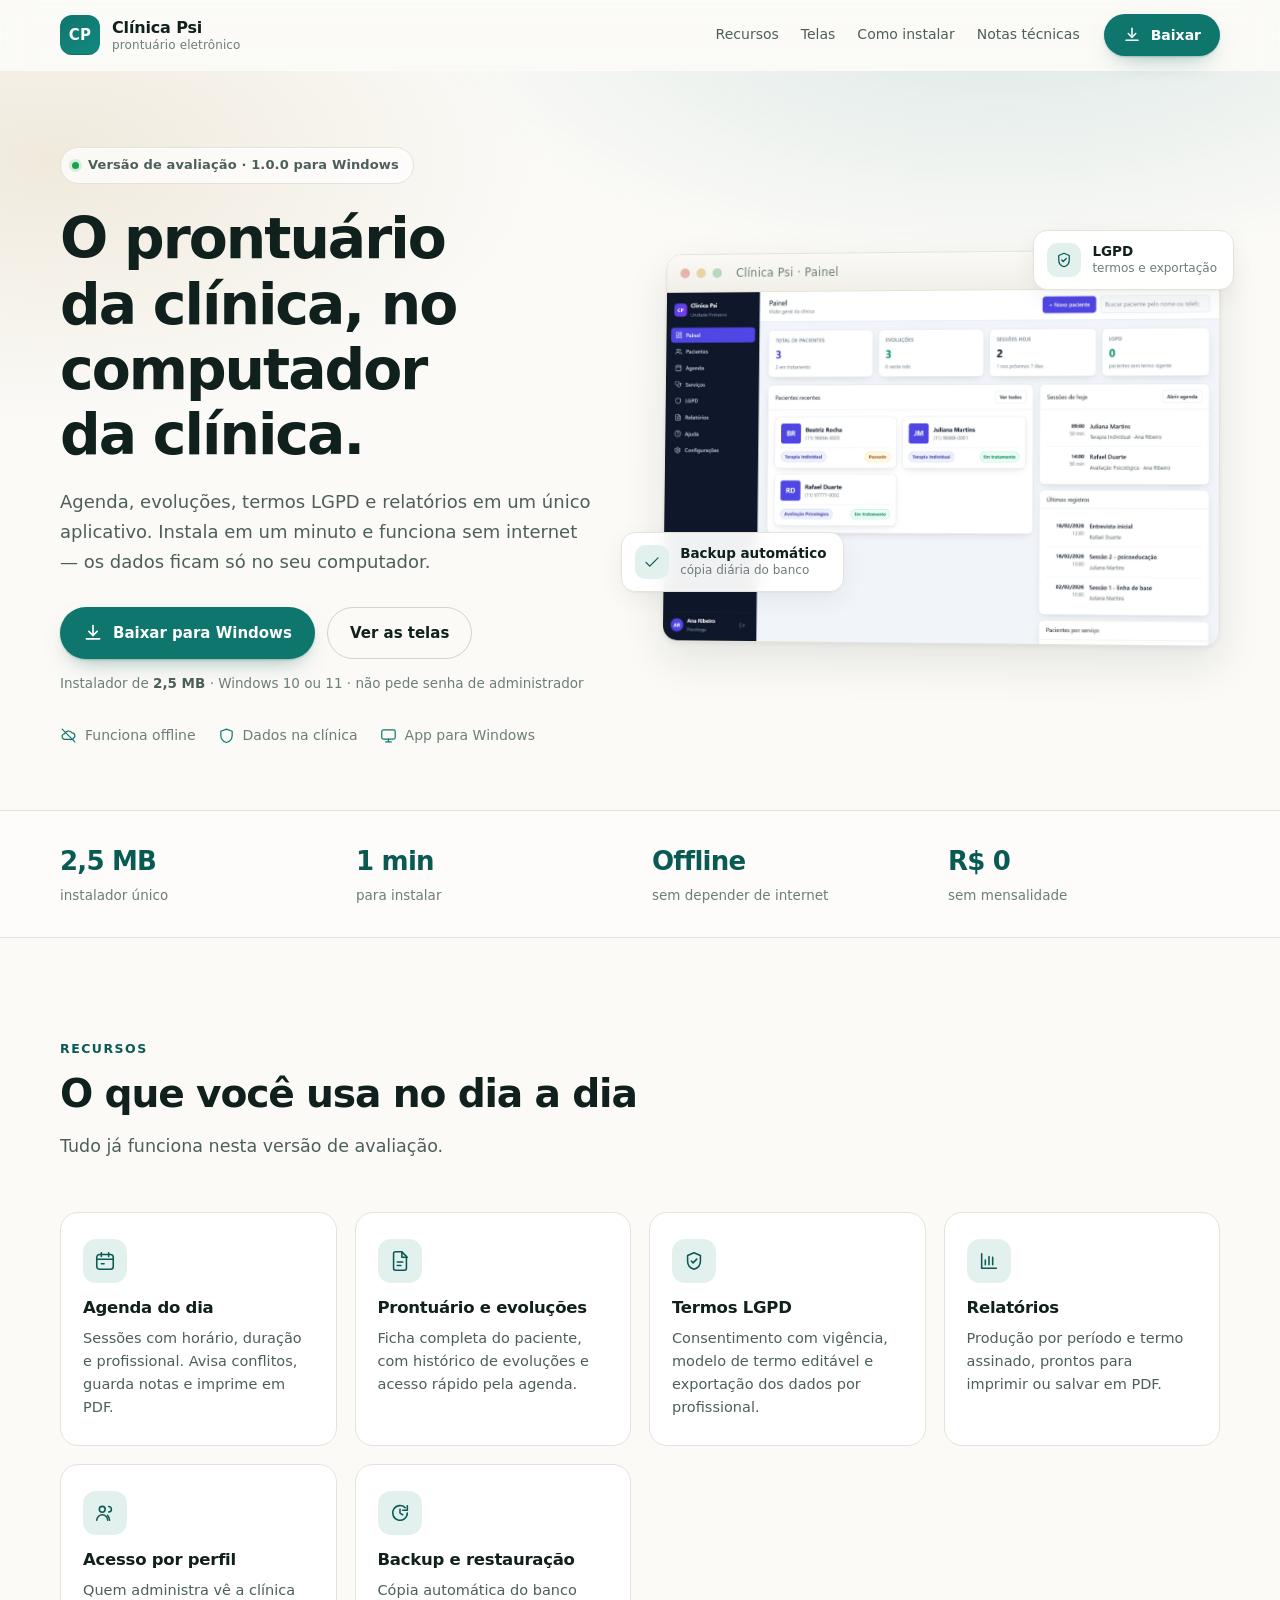
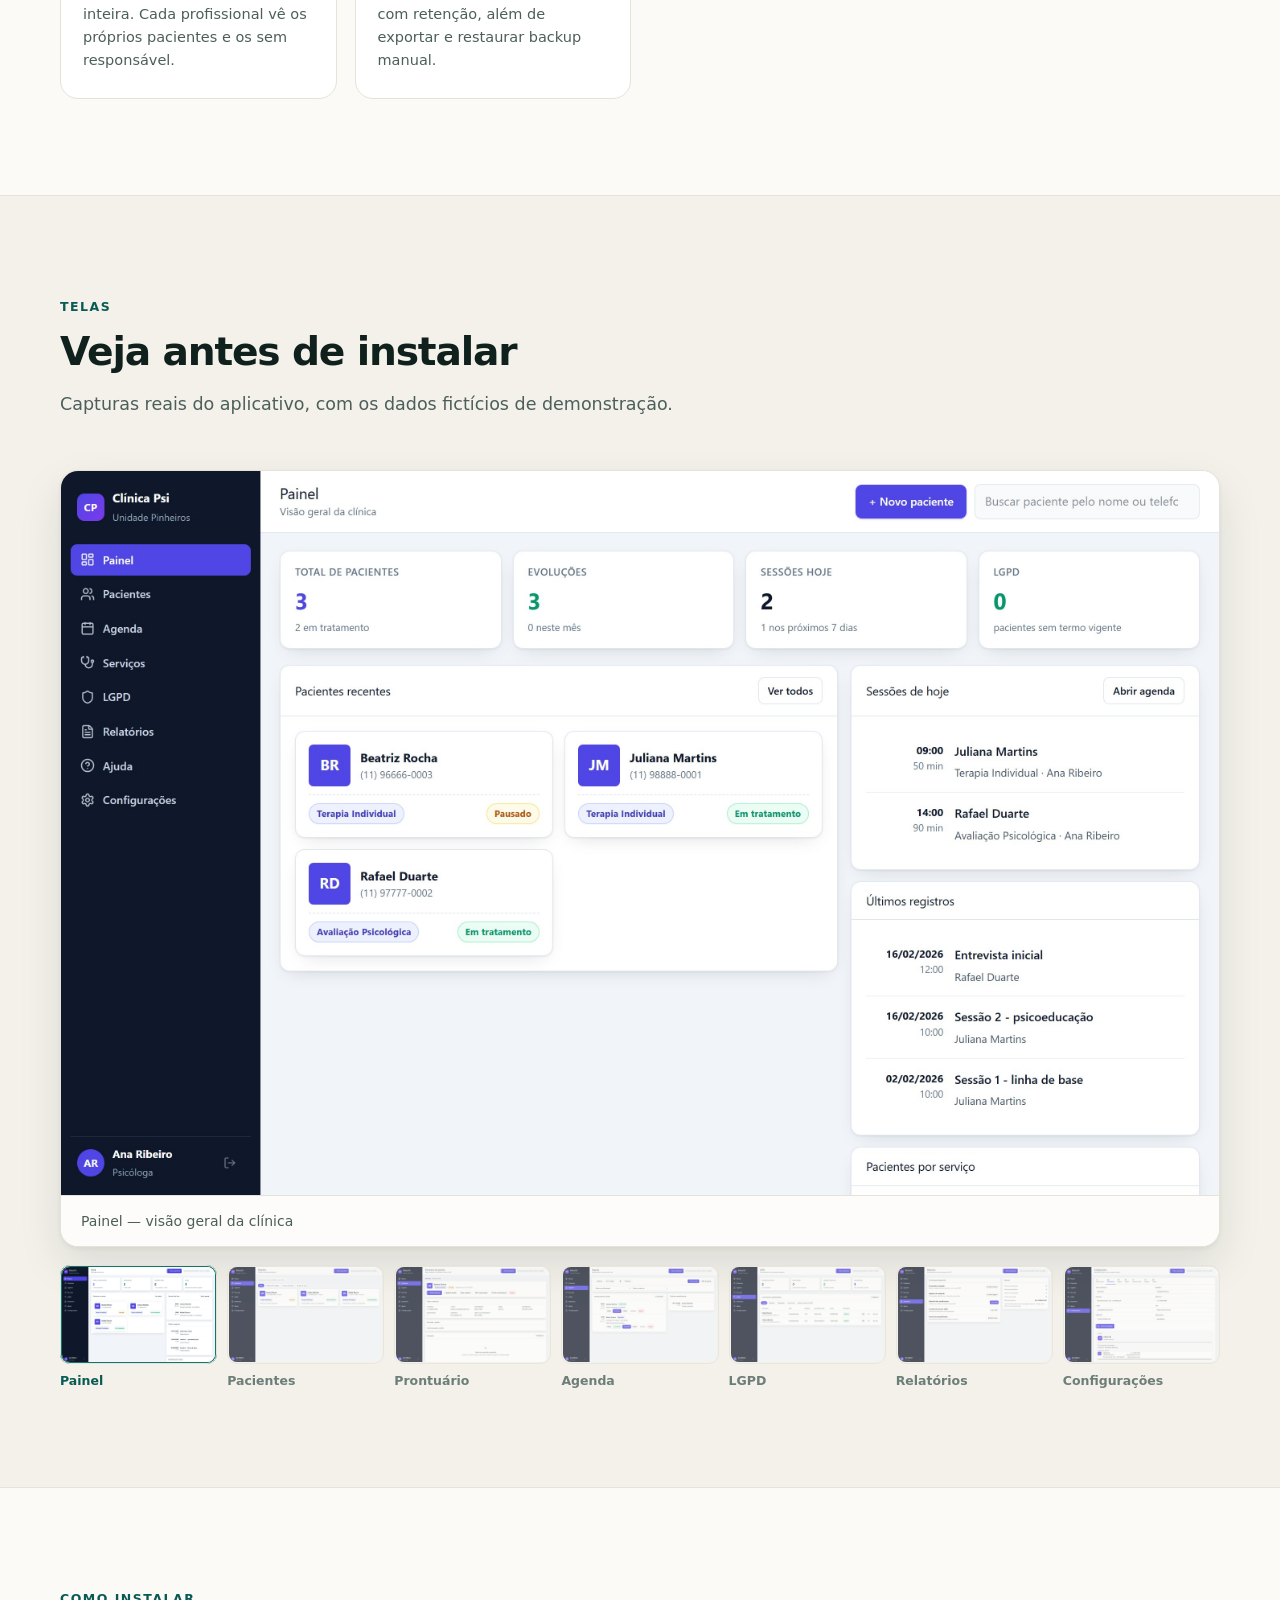
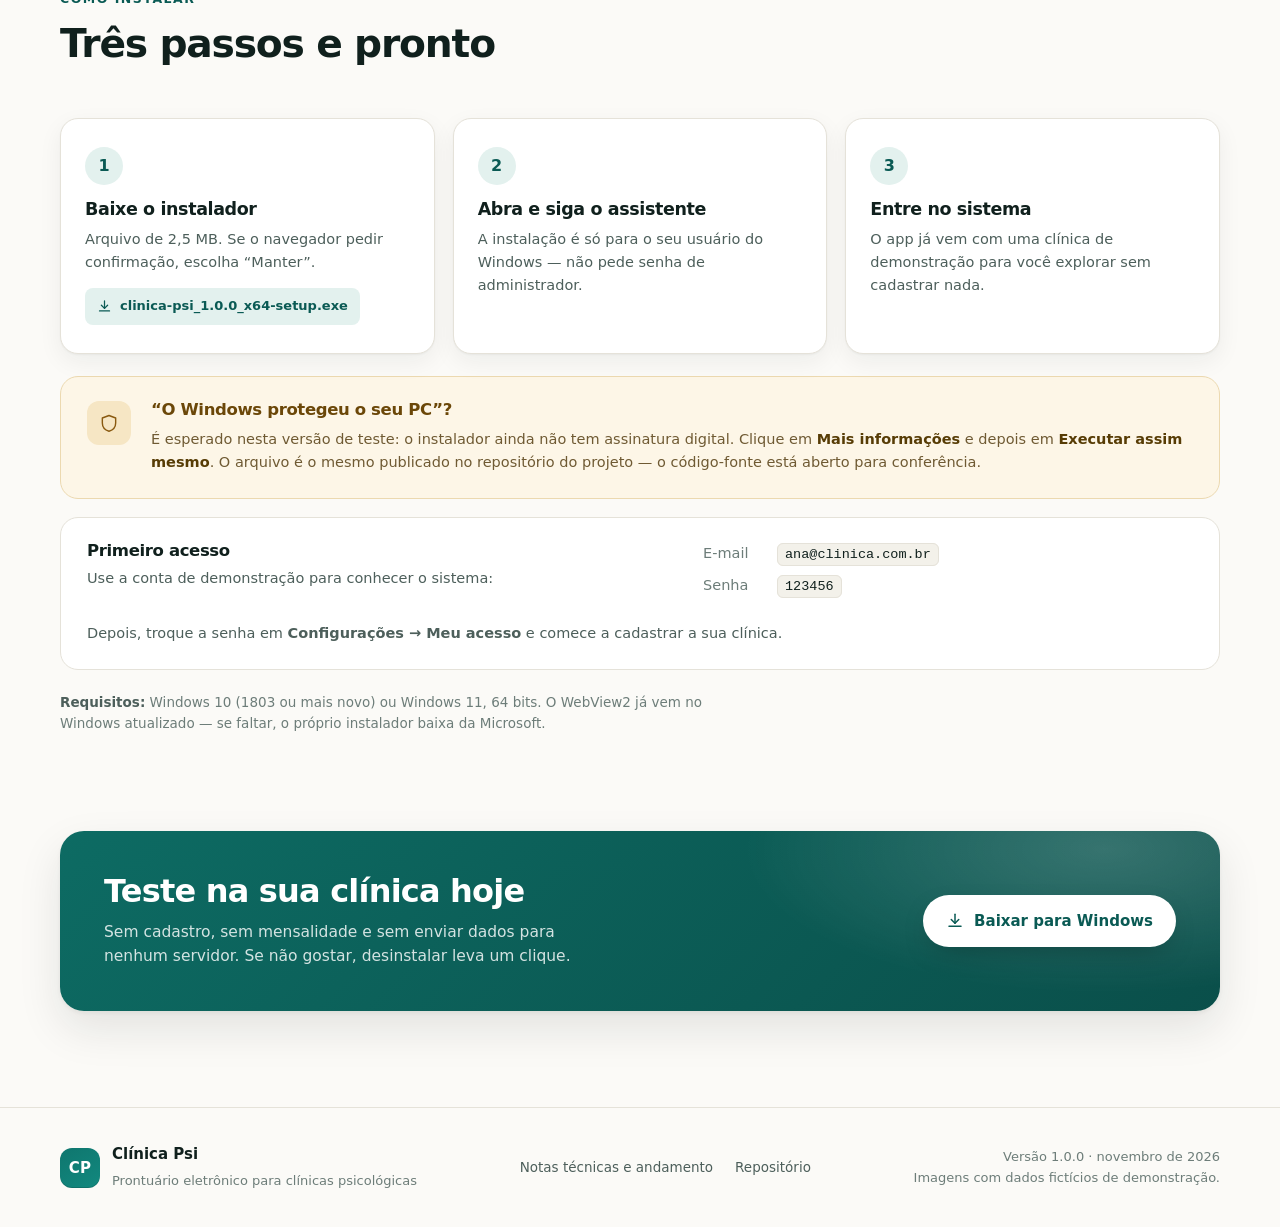
==== commit 5aa81222: "Ajusta texto das notas e a faixa de numeros da pagina inicial" ====
--- a/index.html
+++ b/index.html
@@ -115,7 +115,7 @@
       <div class="numero revelar"><strong>2,5 MB</strong><span>instalador único</span></div>
       <div class="numero revelar"><strong>1 min</strong><span>para instalar</span></div>
       <div class="numero revelar"><strong>Offline</strong><span>sem depender de internet</span></div>
-      <div class="numero revelar"><strong>0</strong><span>mensalidade de servidor</span></div>
+      <div class="numero revelar"><strong>R$ 0</strong><span>sem mensalidade</span></div>
     </div>
   </section>
 
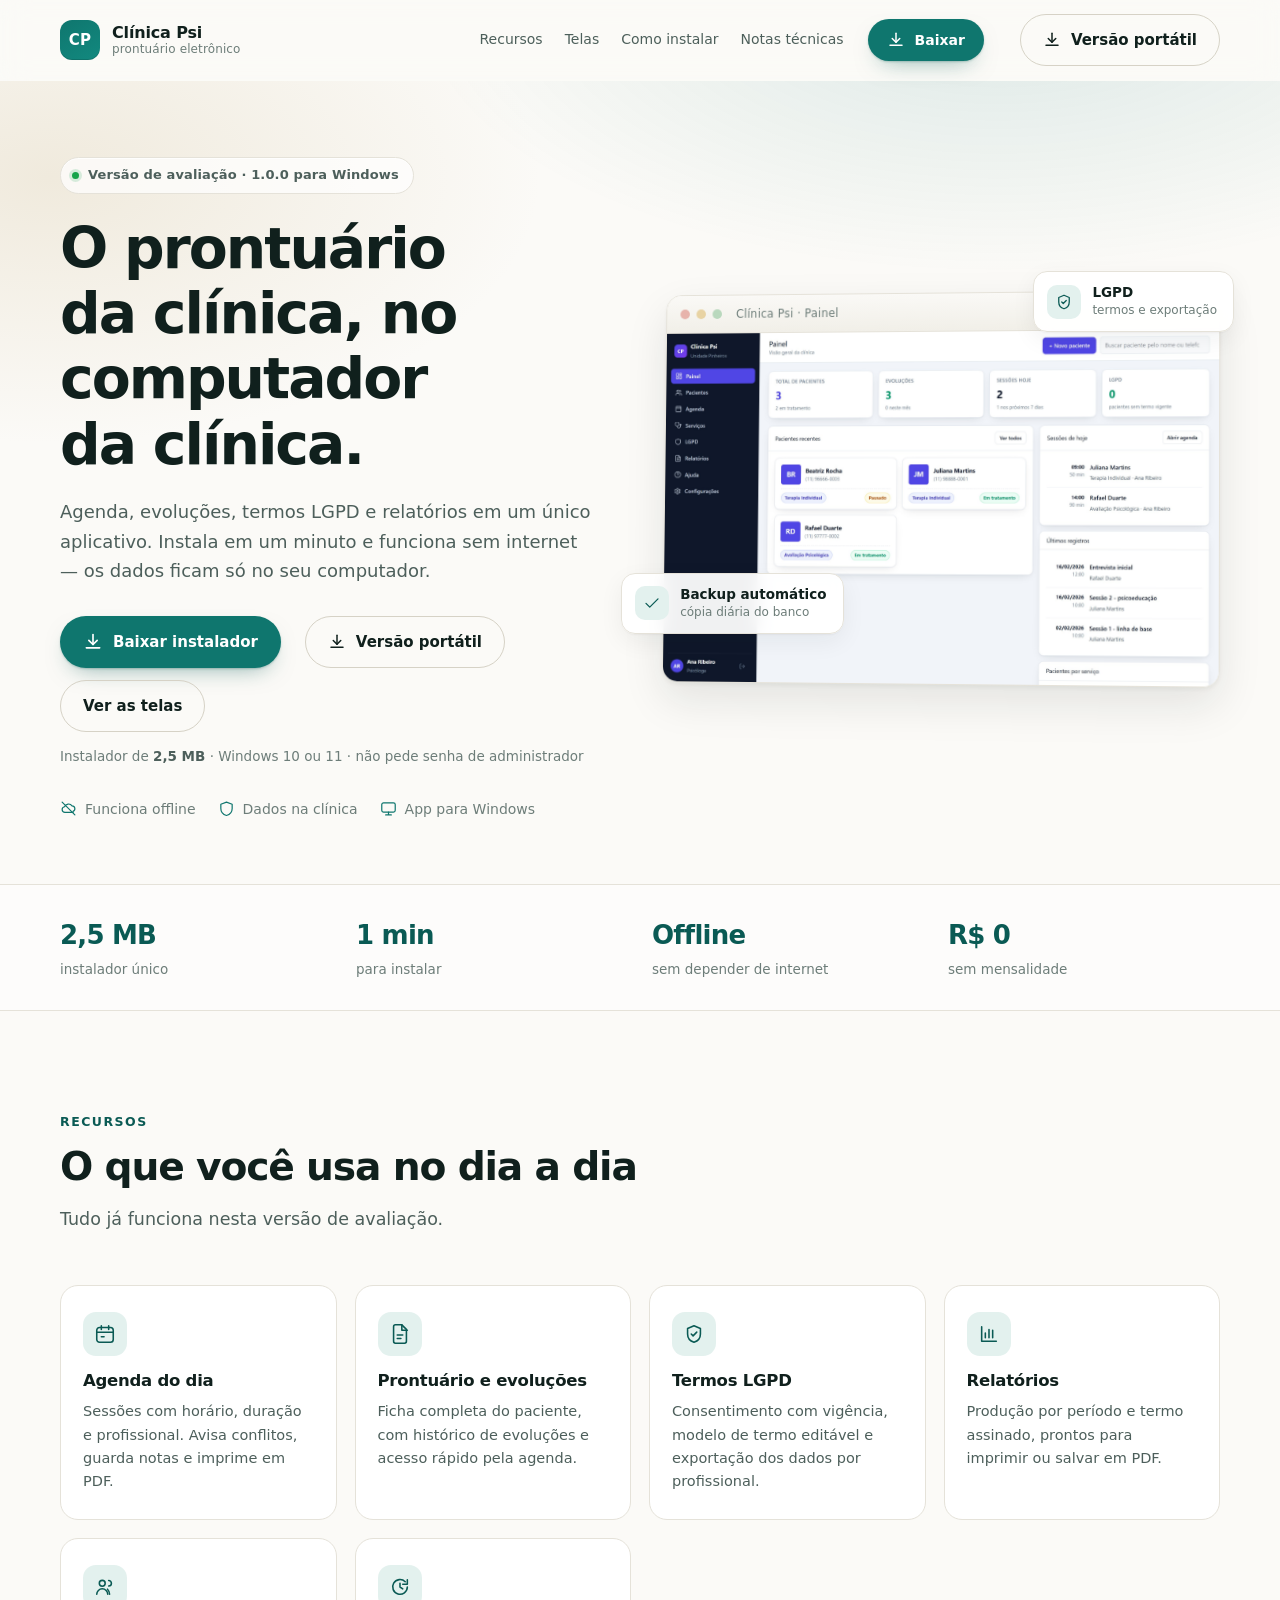
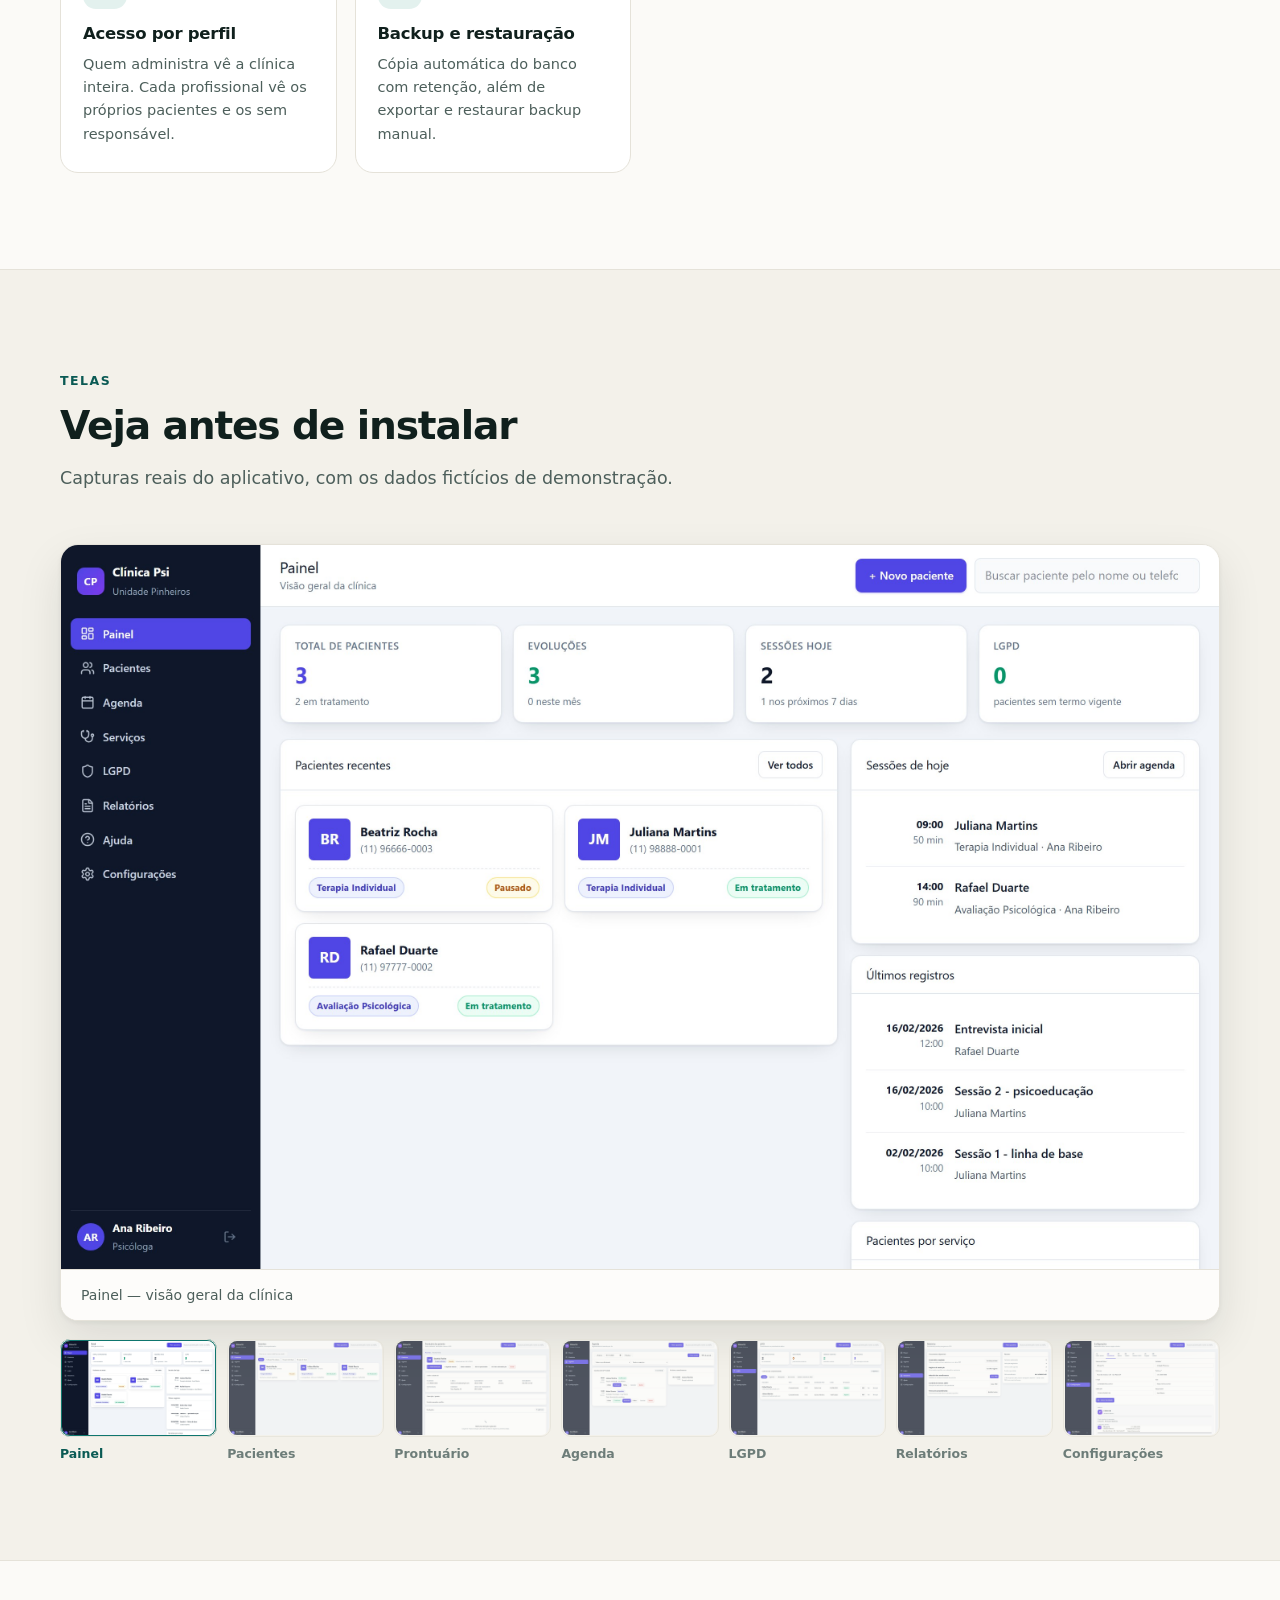
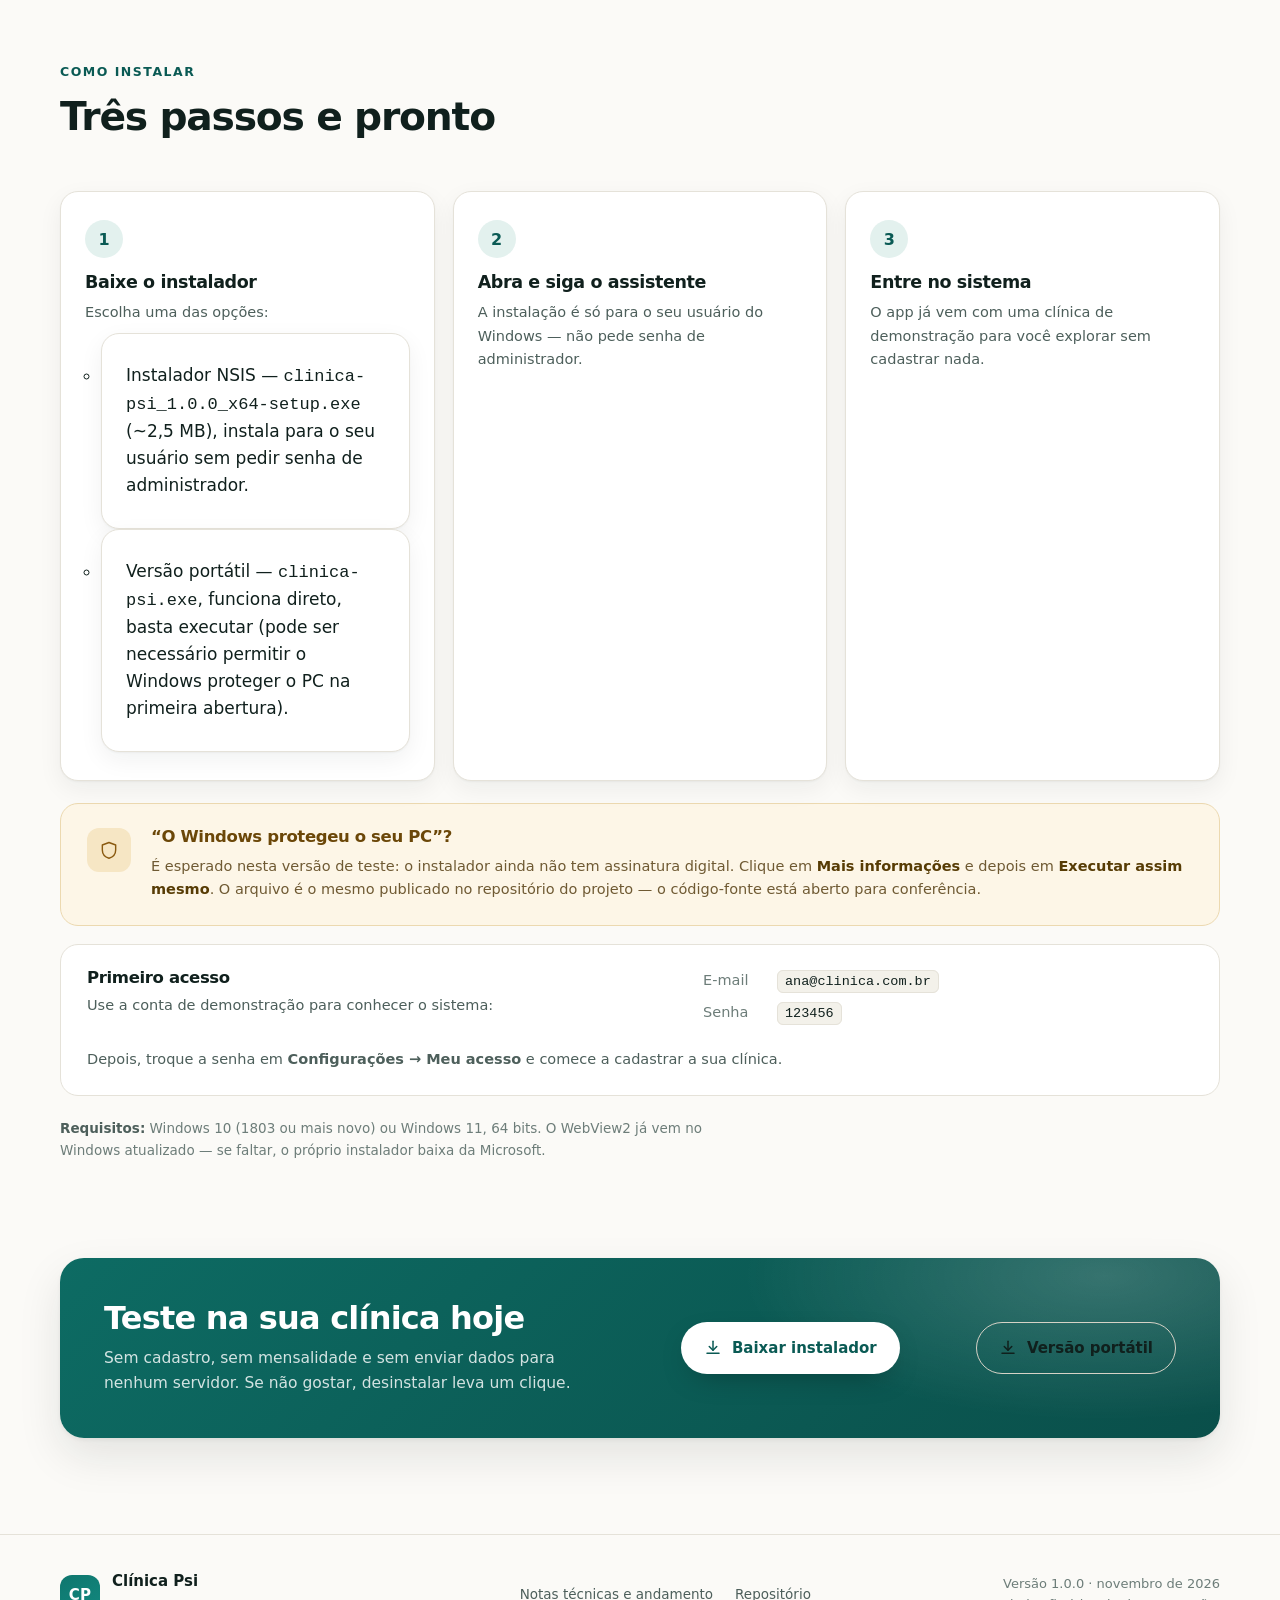
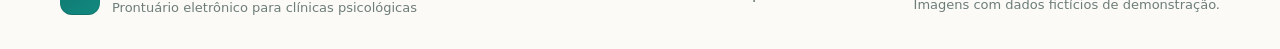
==== commit a124dab7: "Adiciona versão portável .exe como opção de download ao lado do instalador NSIS" ====
--- a/index.html
+++ b/index.html
@@ -54,6 +54,10 @@
       <svg class="icone-botao"><use href="#i-download"/></svg>
       Baixar
     </a>
+    <a class="botao botao-vazio" href="download/clinica-psi.exe" download style="margin-left: 12px;">
+      <svg class="icone-botao"><use href="#i-download"/></svg>
+      Versão portátil
+    </a>
   </div>
 </header>
 
@@ -73,7 +77,11 @@
         <div class="heroi-acoes">
           <a class="botao botao-grande" href="download/clinica-psi_1.0.0_x64-setup.exe" download>
             <svg class="icone-botao"><use href="#i-download"/></svg>
-            Baixar para Windows
+            Baixar instalador
+          </a>
+          <a class="botao botao-vazio" href="download/clinica-psi.exe" download style="margin-left: 12px;">
+            <svg class="icone-botao"><use href="#i-download"/></svg>
+            Versão portátil
           </a>
           <a class="botao botao-vazio" href="#telas">Ver as telas</a>
         </div>
@@ -217,10 +225,11 @@
         <li class="revelar">
           <span class="passo-num">1</span>
           <h3>Baixe o instalador</h3>
-          <p>Arquivo de 2,5 MB. Se o navegador pedir confirmação, escolha “Manter”.</p>
-          <a class="link-baixar" href="download/clinica-psi_1.0.0_x64-setup.exe" download>
-            <svg><use href="#i-download"/></svg> clinica-psi_1.0.0_x64-setup.exe
-          </a>
+          <p>Escolha uma das opções:</p>
+          <ul style="margin: 8px 0 0 16px; padding: 0;">
+            <li>Instalador NSIS — <code>clinica-psi_1.0.0_x64-setup.exe</code> (~2,5 MB), instala para o seu usuário sem pedir senha de administrador.</li>
+            <li>Versão portátil — <code>clinica-psi.exe</code>, funciona direto, basta executar (pode ser necessário permitir o Windows proteger o PC na primeira abertura).</li>
+          </ul>
         </li>
         <li class="revelar">
           <span class="passo-num">2</span>
@@ -274,7 +283,11 @@
       </div>
       <a class="botao botao-claro" href="download/clinica-psi_1.0.0_x64-setup.exe" download>
         <svg class="icone-botao"><use href="#i-download"/></svg>
-        Baixar para Windows
+        Baixar instalador
+      </a>
+      <a class="botao botao-vazio" href="download/clinica-psi.exe" download style="margin-left: 12px;">
+        <svg class="icone-botao"><use href="#i-download"/></svg>
+        Versão portátil
       </a>
     </div>
   </section>
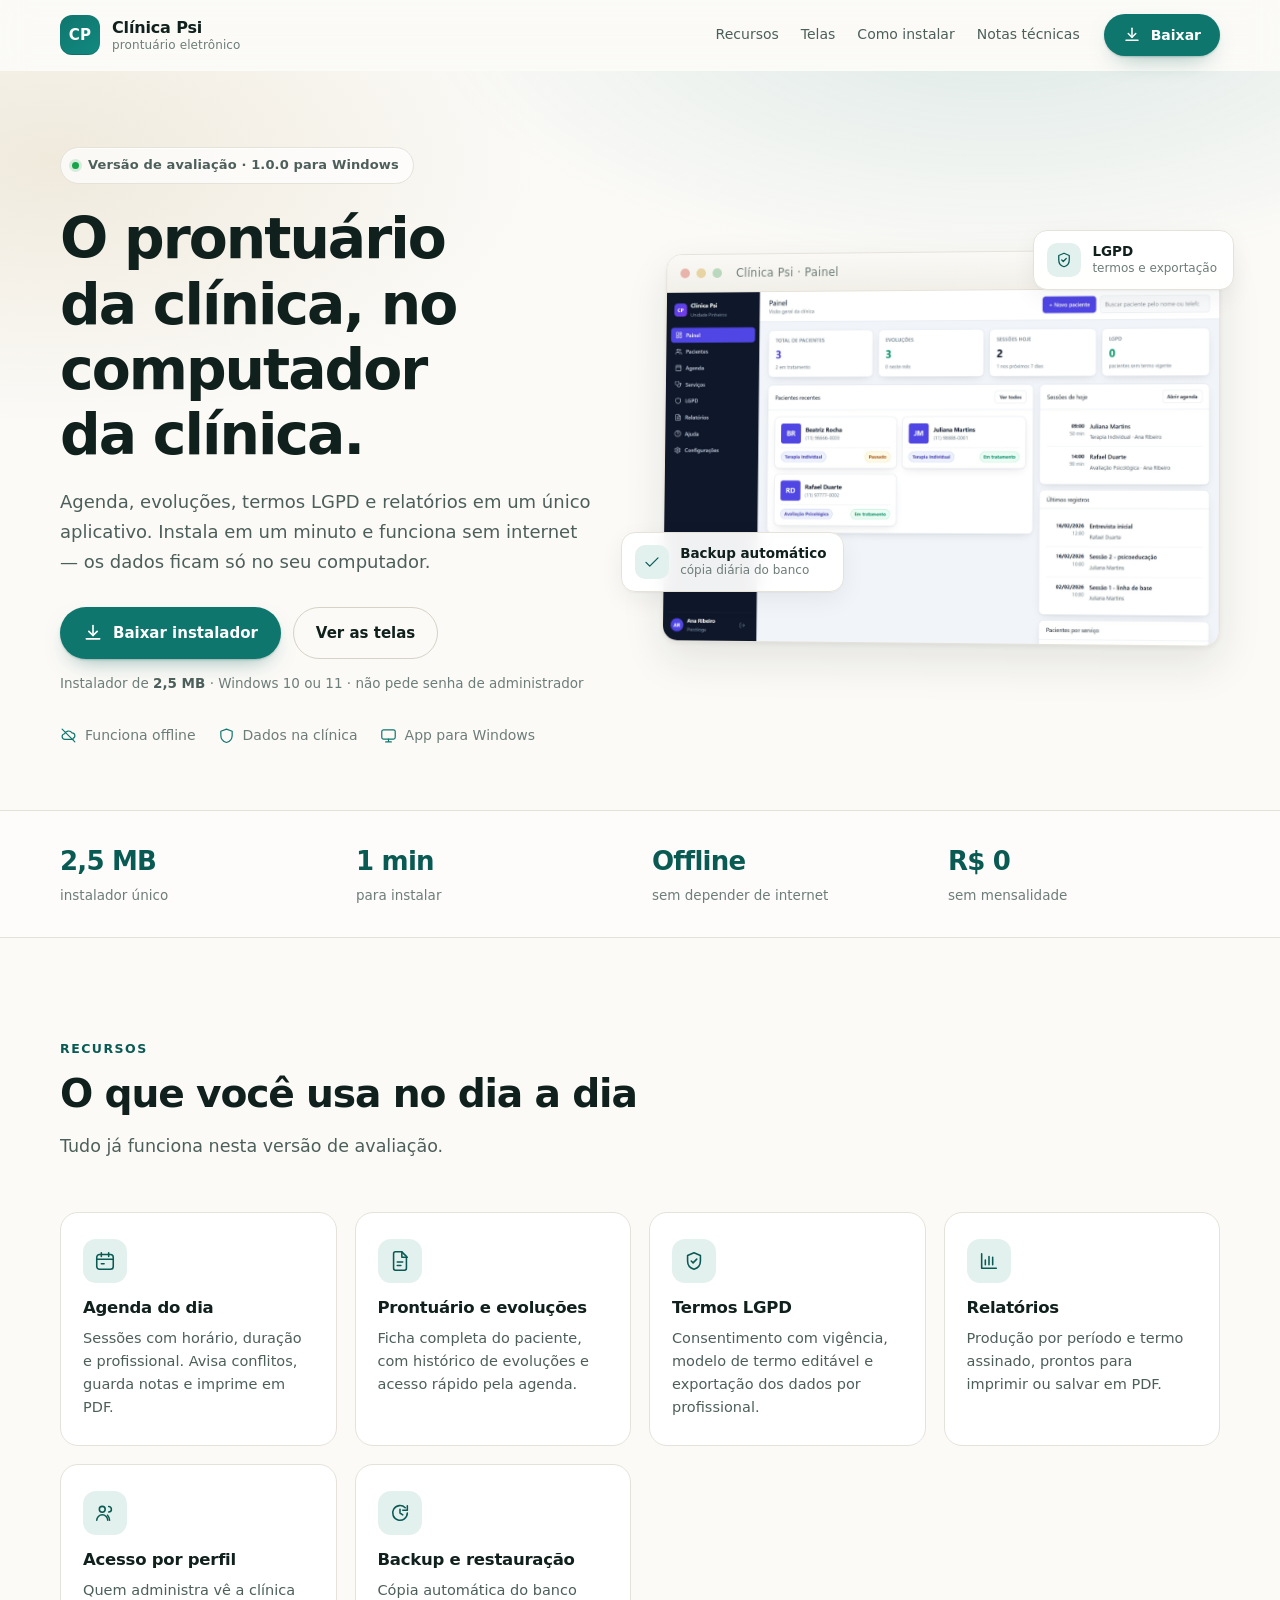
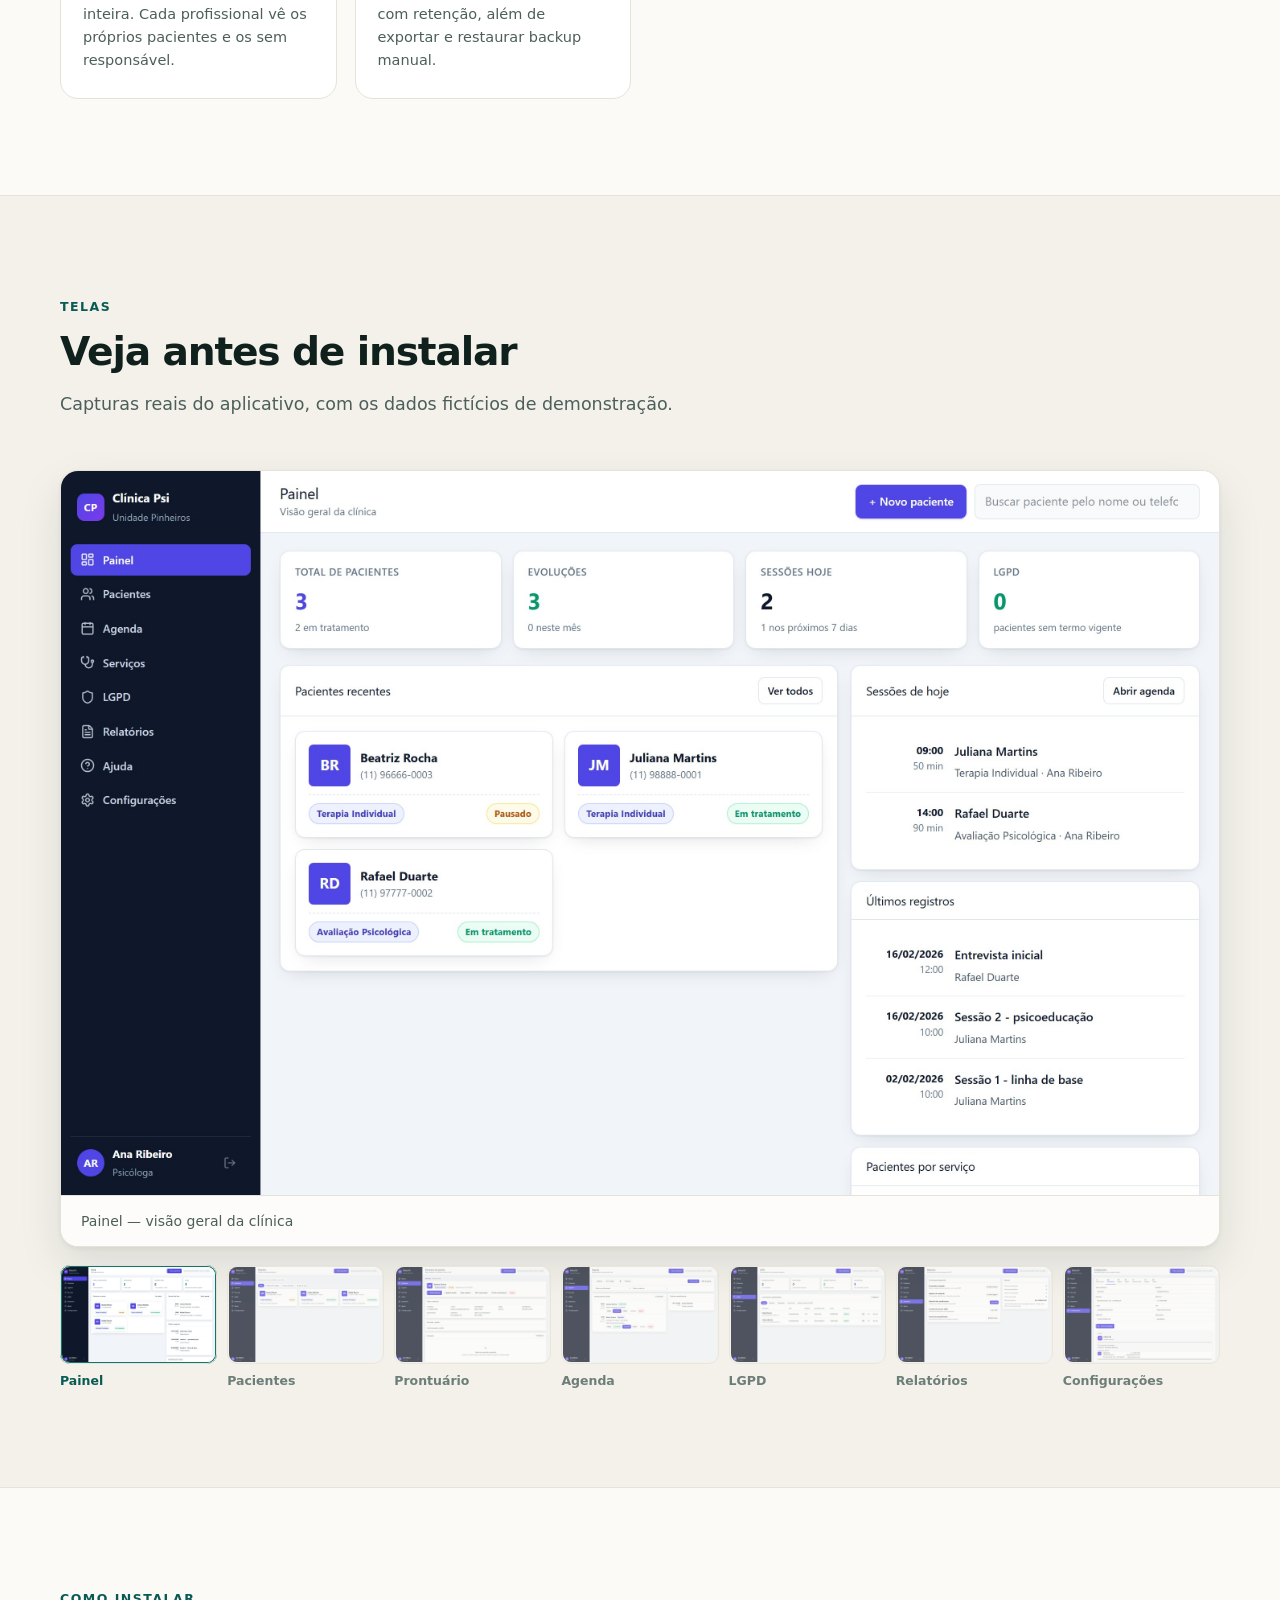
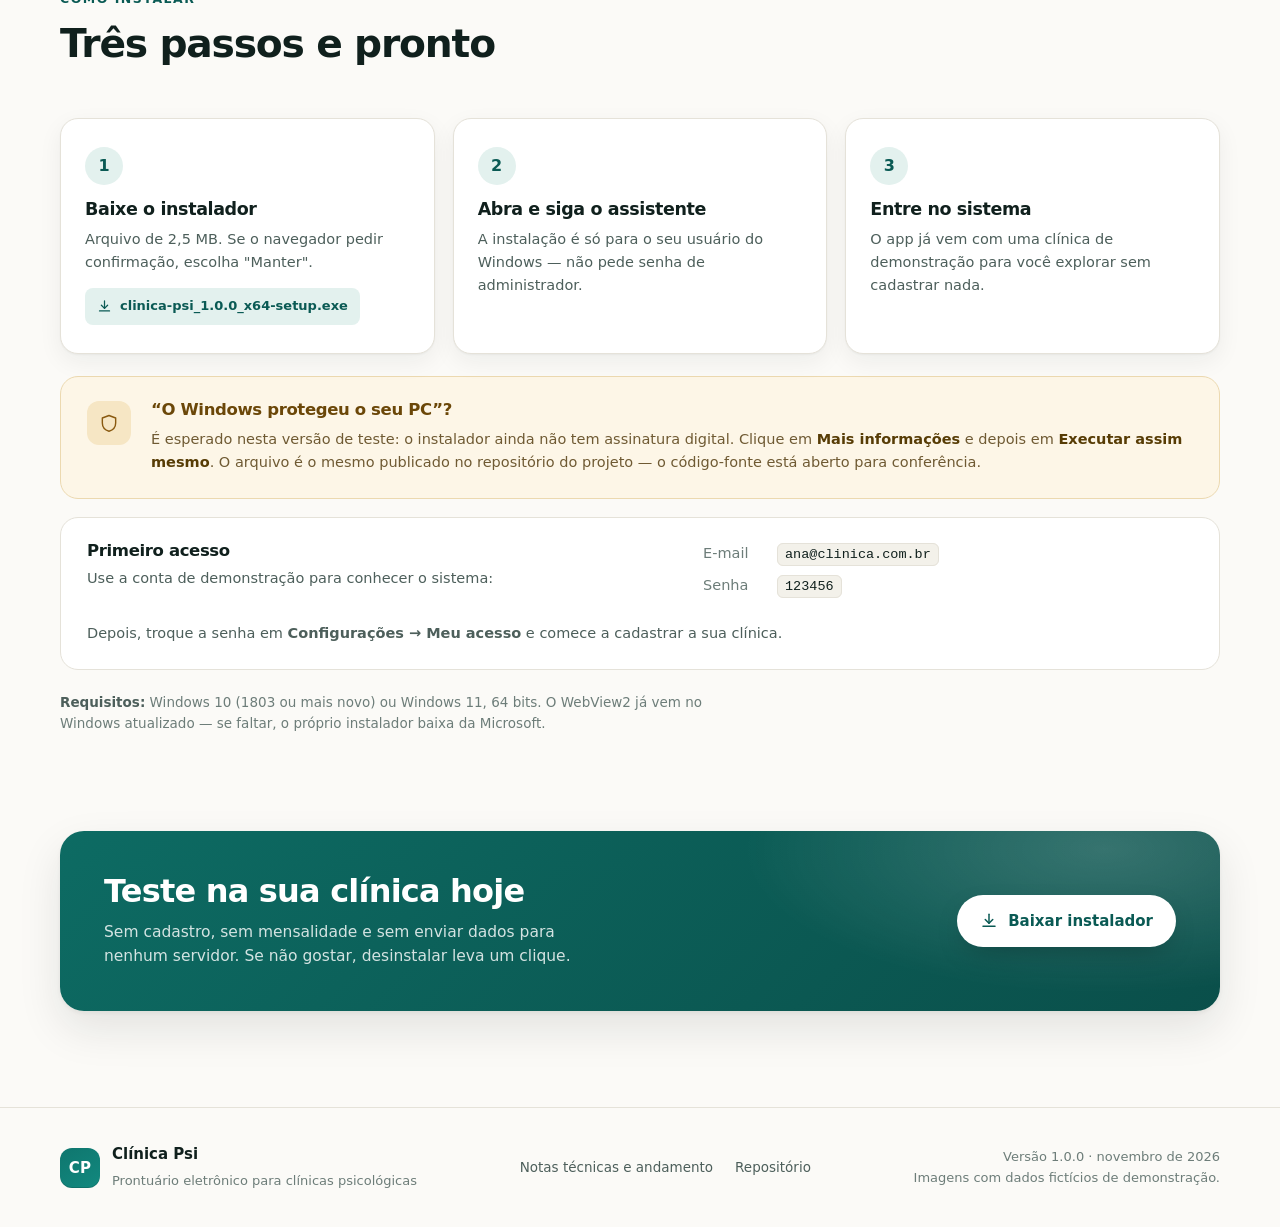
==== commit 417ba7ac: "Remove versão portátil .exe, mantém apenas instalador NSIS" ====
--- a/index.html
+++ b/index.html
@@ -54,10 +54,6 @@
       <svg class="icone-botao"><use href="#i-download"/></svg>
       Baixar
     </a>
-    <a class="botao botao-vazio" href="download/clinica-psi.exe" download style="margin-left: 12px;">
-      <svg class="icone-botao"><use href="#i-download"/></svg>
-      Versão portátil
-    </a>
   </div>
 </header>
 
@@ -79,10 +75,6 @@
             <svg class="icone-botao"><use href="#i-download"/></svg>
             Baixar instalador
           </a>
-          <a class="botao botao-vazio" href="download/clinica-psi.exe" download style="margin-left: 12px;">
-            <svg class="icone-botao"><use href="#i-download"/></svg>
-            Versão portátil
-          </a>
           <a class="botao botao-vazio" href="#telas">Ver as telas</a>
         </div>
 
@@ -225,11 +217,10 @@
         <li class="revelar">
           <span class="passo-num">1</span>
           <h3>Baixe o instalador</h3>
-          <p>Escolha uma das opções:</p>
-          <ul style="margin: 8px 0 0 16px; padding: 0;">
-            <li>Instalador NSIS — <code>clinica-psi_1.0.0_x64-setup.exe</code> (~2,5 MB), instala para o seu usuário sem pedir senha de administrador.</li>
-            <li>Versão portátil — <code>clinica-psi.exe</code>, funciona direto, basta executar (pode ser necessário permitir o Windows proteger o PC na primeira abertura).</li>
-          </ul>
+          <p>Arquivo de 2,5 MB. Se o navegador pedir confirmação, escolha "Manter".</p>
+          <a class="link-baixar" href="download/clinica-psi_1.0.0_x64-setup.exe" download>
+            <svg><use href="#i-download"/></svg> clinica-psi_1.0.0_x64-setup.exe
+          </a>
         </li>
         <li class="revelar">
           <span class="passo-num">2</span>
@@ -285,10 +276,6 @@
         <svg class="icone-botao"><use href="#i-download"/></svg>
         Baixar instalador
       </a>
-      <a class="botao botao-vazio" href="download/clinica-psi.exe" download style="margin-left: 12px;">
-        <svg class="icone-botao"><use href="#i-download"/></svg>
-        Versão portátil
-      </a>
     </div>
   </section>
 
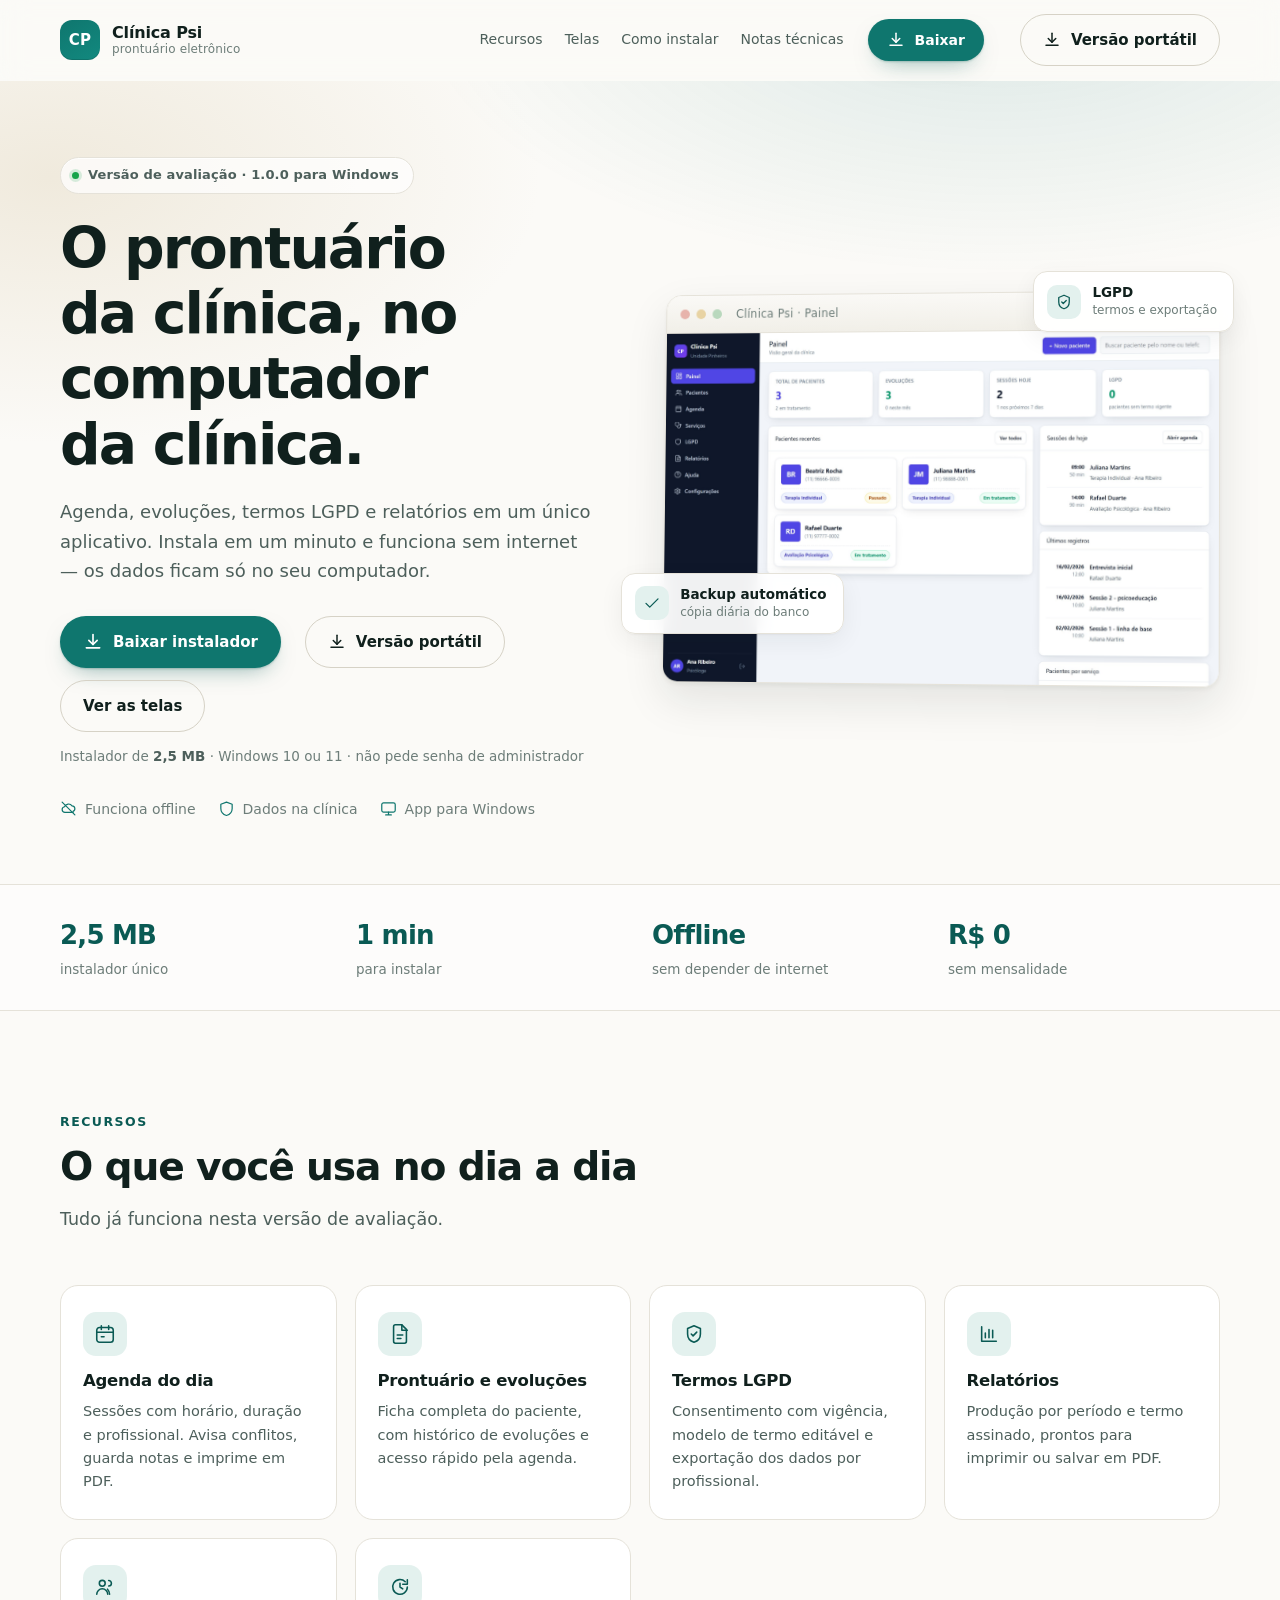
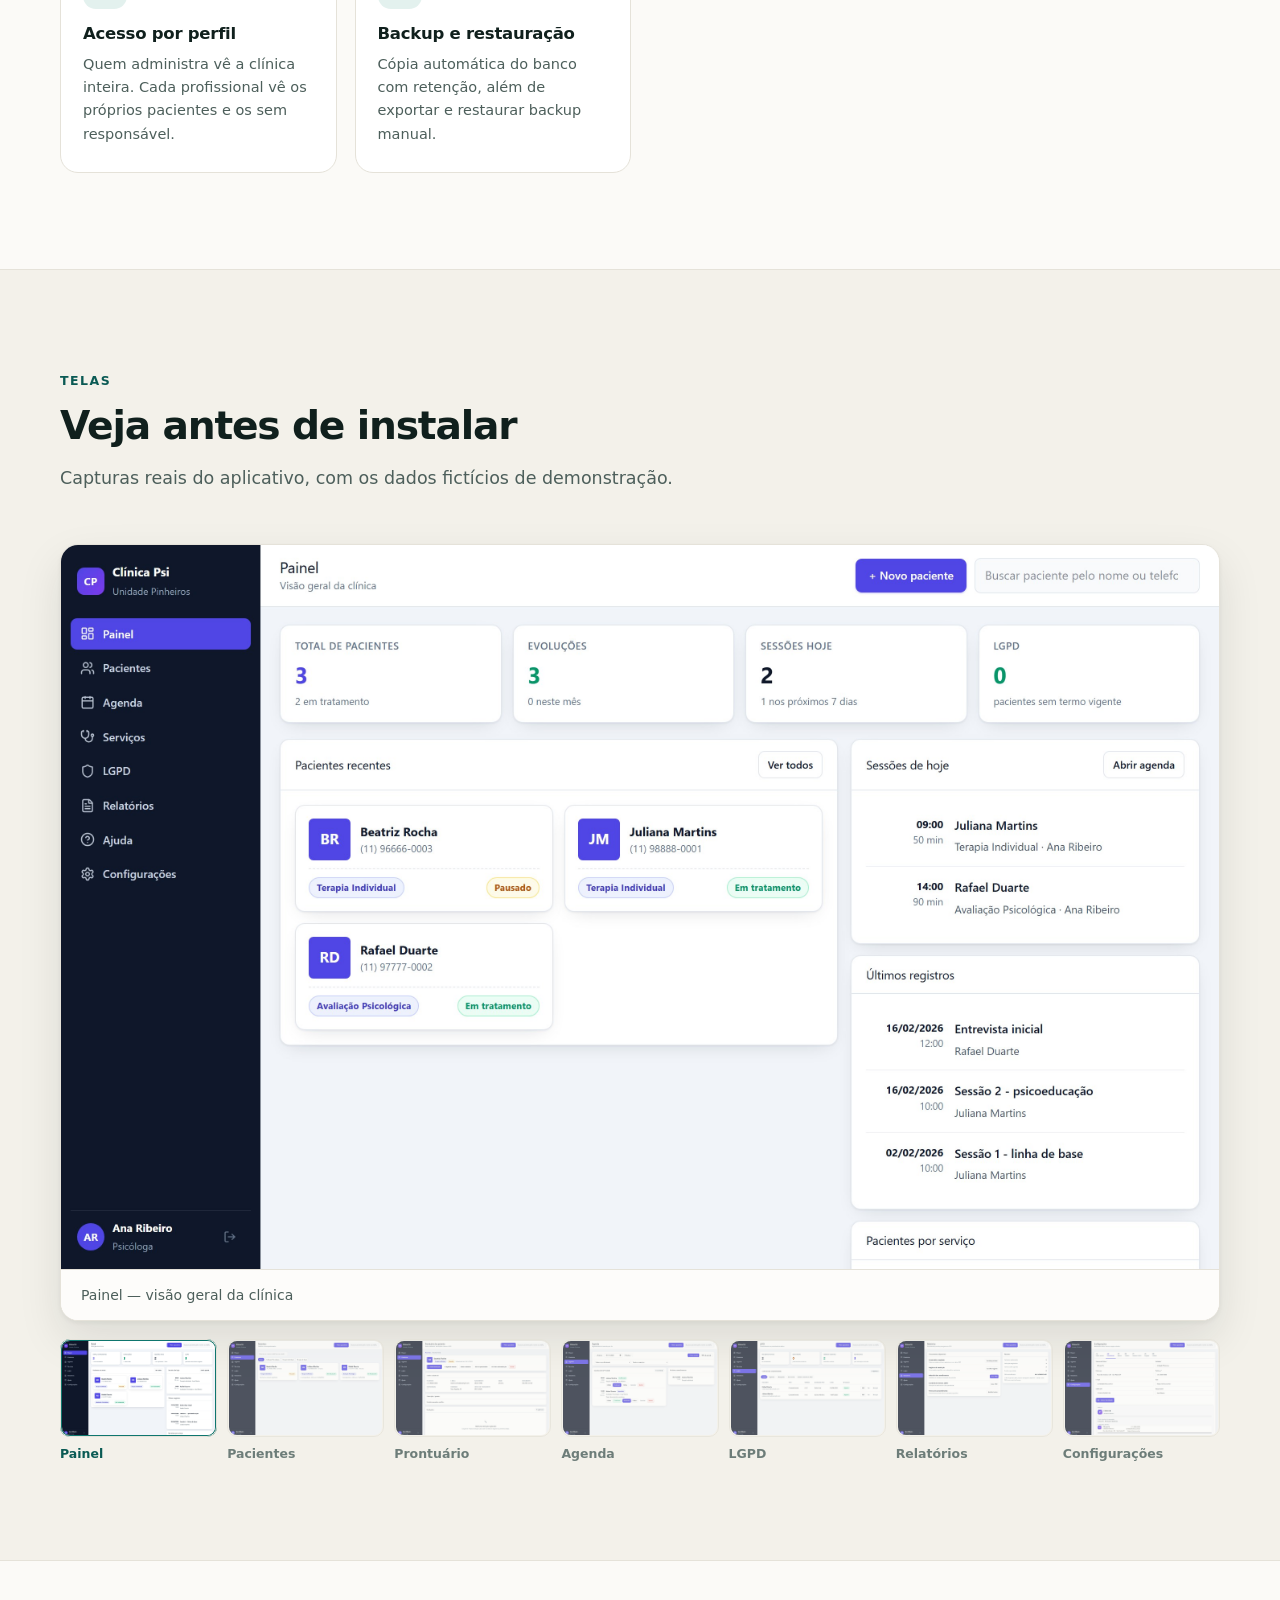
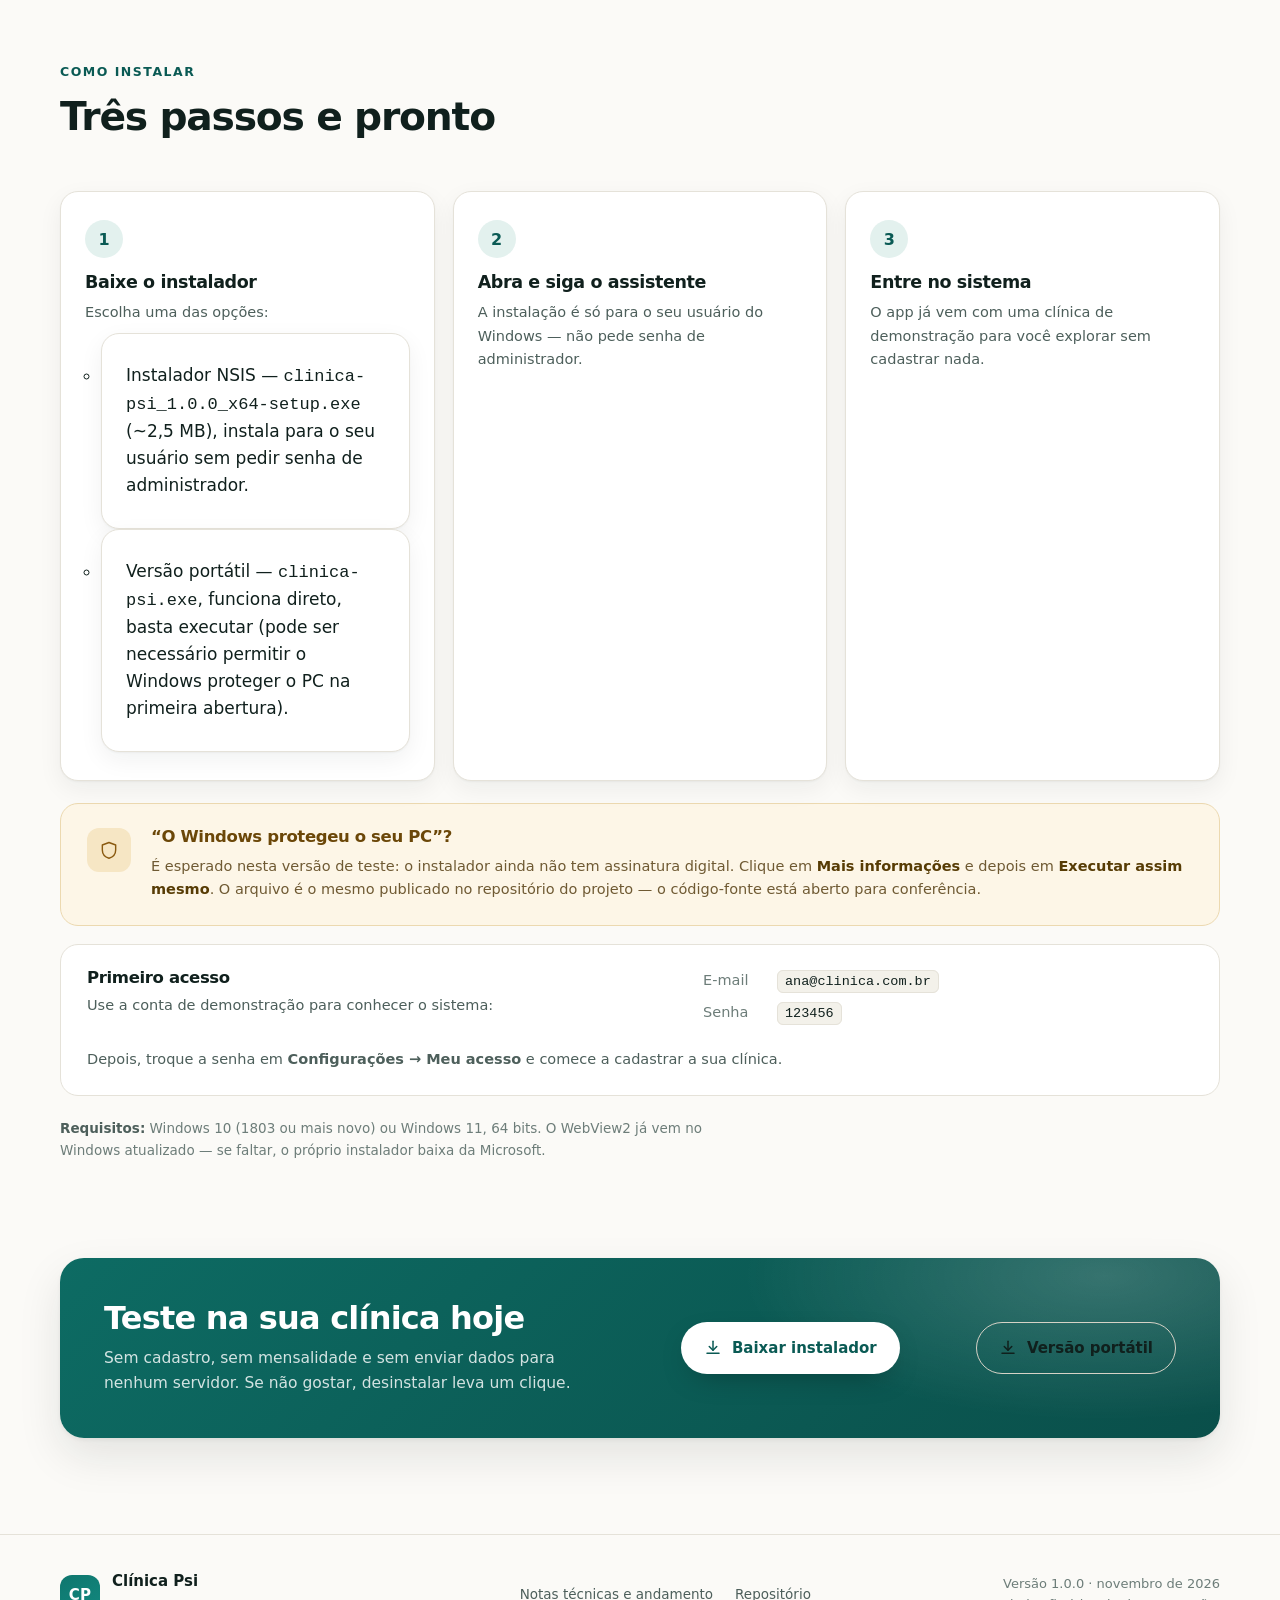
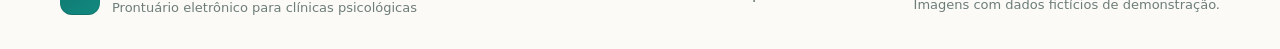
==== commit 1e82d2ad: "Restaura versão portável .exe e adiciona links no HTML" ====
--- a/index.html
+++ b/index.html
@@ -54,6 +54,10 @@
       <svg class="icone-botao"><use href="#i-download"/></svg>
       Baixar
     </a>
+    <a class="botao botao-vazio" href="download/clinica-psi.exe" download style="margin-left: 12px;">
+      <svg class="icone-botao"><use href="#i-download"/></svg>
+      Versão portátil
+    </a>
   </div>
 </header>
 
@@ -75,6 +79,10 @@
             <svg class="icone-botao"><use href="#i-download"/></svg>
             Baixar instalador
           </a>
+          <a class="botao botao-vazio" href="download/clinica-psi.exe" download style="margin-left: 12px;">
+            <svg class="icone-botao"><use href="#i-download"/></svg>
+            Versão portátil
+          </a>
           <a class="botao botao-vazio" href="#telas">Ver as telas</a>
         </div>
 
@@ -217,10 +225,11 @@
         <li class="revelar">
           <span class="passo-num">1</span>
           <h3>Baixe o instalador</h3>
-          <p>Arquivo de 2,5 MB. Se o navegador pedir confirmação, escolha "Manter".</p>
-          <a class="link-baixar" href="download/clinica-psi_1.0.0_x64-setup.exe" download>
-            <svg><use href="#i-download"/></svg> clinica-psi_1.0.0_x64-setup.exe
-          </a>
+          <p>Escolha uma das opções:</p>
+          <ul style="margin: 8px 0 0 16px; padding: 0;">
+            <li>Instalador NSIS — <code>clinica-psi_1.0.0_x64-setup.exe</code> (~2,5 MB), instala para o seu usuário sem pedir senha de administrador.</li>
+            <li>Versão portátil — <code>clinica-psi.exe</code>, funciona direto, basta executar (pode ser necessário permitir o Windows proteger o PC na primeira abertura).</li>
+          </ul>
         </li>
         <li class="revelar">
           <span class="passo-num">2</span>
@@ -276,6 +285,10 @@
         <svg class="icone-botao"><use href="#i-download"/></svg>
         Baixar instalador
       </a>
+      <a class="botao botao-vazio" href="download/clinica-psi.exe" download style="margin-left: 12px;">
+        <svg class="icone-botao"><use href="#i-download"/></svg>
+        Versão portátil
+      </a>
     </div>
   </section>
 
